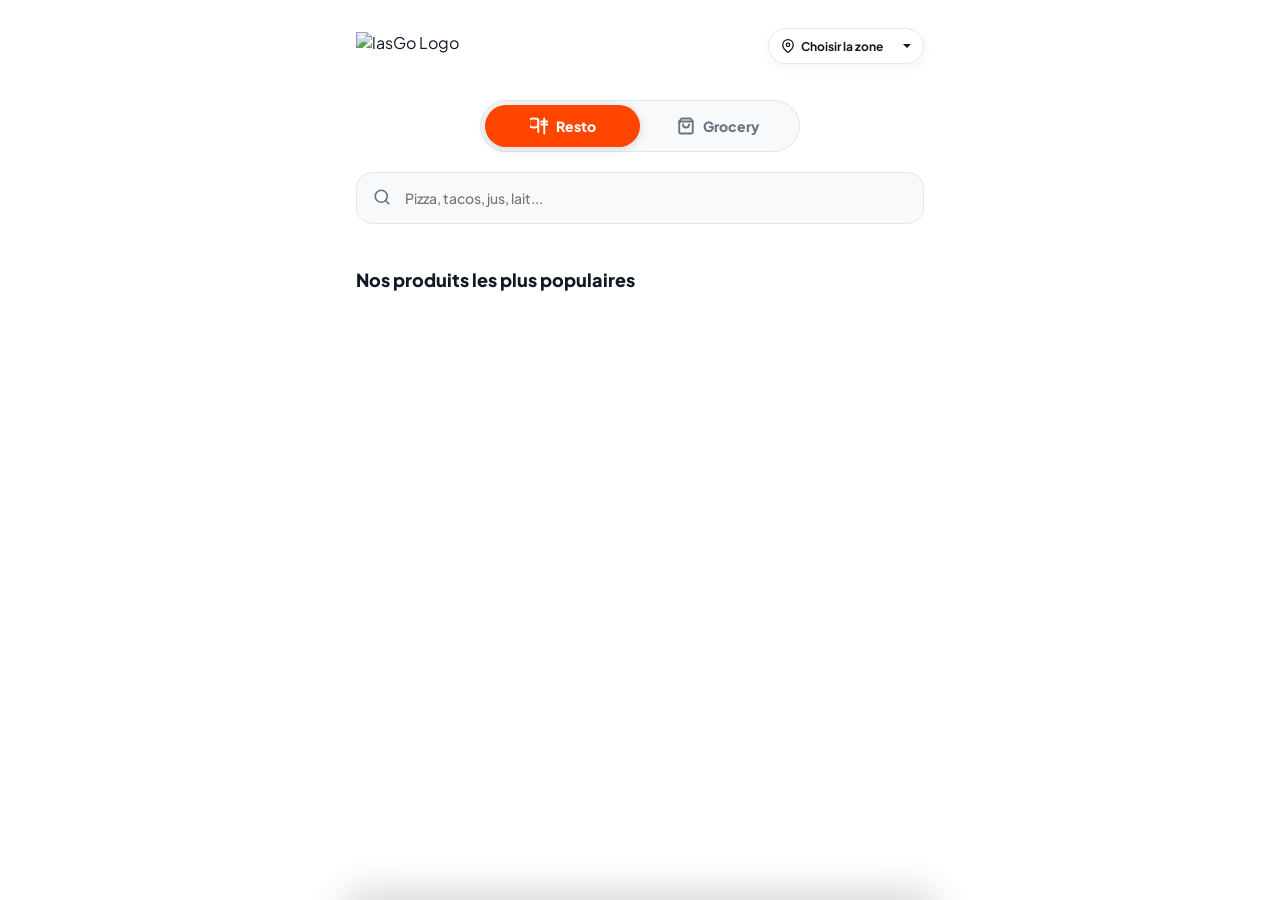
==== index.html @ 86d432a6 "Update index.html" ====
<!DOCTYPE html>
<html lang="en">
<head>
    <meta charset="UTF-8">
    <meta name="viewport" content="width=device-width, initial-scale=1.0, maximum-scale=1.0, user-scalable=no">
    <title>lasco.</title>
    <link href="https://fonts.googleapis.com/css2?family=Plus+Jakarta+Sans:wght@400;500;600;700;800&display=swap" rel="stylesheet">
    
    <style>
        /* =========================================
           VARIABLES & RESET (Dynamic Theme)
        ========================================= */
        :root {
            --bg-main: #FFFFFF; 
            --surface: #FFFFFF;
            
            --resto-color: #FF4500; 
            --resto-light: #FFF0EB;
            
            --grocery-color: #16A34A; 
            --grocery-light: #DCFCE7;
            
            --theme-color: var(--resto-color);
            --theme-light: var(--resto-light);
            
            --text-main: #111827; 
            --text-muted: #6B7280;
            --border-light: #F3F4F6; 
            --border-dark: #E5E7EB;
            
            --warning: #D97706; --warning-light: #FEF3C7; 
            --promo: #DB2777; --promo-light: #FCE7F3; 
            --purple: #8B5CF6; --purple-light: #EDE9FE;
            --blue: #3B82F6; --blue-light: #DBEAFE;
            --danger: #EF4444; --danger-light: #FEE2E2;

            --radius-card: 16px; 
            --shadow-sm: 0 4px 12px rgba(0,0,0,0.04); 
            --shadow-modal: 0 -10px 40px rgba(0,0,0,0.08);
            --shadow-floating: 0 10px 25px rgba(255, 69, 0, 0.25);
        }

        * { box-sizing: border-box; margin: 0; padding: 0; -webkit-tap-highlight-color: transparent; }
        body { font-family: 'Plus Jakarta Sans', sans-serif; background: var(--bg-main); color: var(--text-main); padding-bottom: 120px; transition: background-color 0.3s ease; overflow-x: hidden;}
        
        /* PREVENTS BACKGROUND SCROLL WHEN MODAL IS OPEN */
        body.no-scroll { overflow: hidden; }

        .container { padding: 16px; max-width: 600px; margin: 0 auto; position: relative; }
        svg { width: 18px; height: 18px; fill: none; stroke: currentColor; stroke-width: 2.2; stroke-linecap: round; stroke-linejoin: round; }
        button, input, select, textarea { font-family: inherit; outline: none; border: none; background: none; }
        button { cursor: pointer; }

        /* LIVE ANNOUNCEMENT BANNER */
        #announcementBanner { display: none; background: var(--text-main); color: white; text-align: center; font-size: 13px; font-weight: 700; padding: 10px; }

        /* HEADER & LOGO */
        .header { display: flex; justify-content: space-between; align-items: center; margin-bottom: 24px; position: sticky; top: 0; background: rgba(255,255,255,0.95); backdrop-filter: blur(8px); z-index: 50; padding: 12px 0; }
        .brand-logo { display: flex; align-items: center; gap: 4px; }
        .brand-text { font-size: 26px; font-weight: 800; color: var(--theme-color); letter-spacing: -1px; transition: color 0.3s ease;}
        
        /* LOCATION SELECTOR PILL */
        .location-pill { position: relative; background: var(--bg-main); border: 1px solid var(--border-dark); padding: 8px 12px; border-radius: 50px; display: flex; align-items: center; gap: 6px; box-shadow: var(--shadow-sm);}
        .location-pill svg.loc-icon { width: 14px; color: var(--text-main); }
        .location-pill select { appearance: none; border: none; background: transparent; font-family: inherit; font-size: 12px; font-weight: 700; color: var(--text-main); outline: none; padding-right: 14px; cursor: pointer; width: 110px;}
        .location-pill::after { content: ''; position: absolute; right: 12px; top: 50%; transform: translateY(-50%); width: 0; height: 0; border-left: 4px solid transparent; border-right: 4px solid transparent; border-top: 4px solid var(--text-main); pointer-events: none;}

        /* ANIMATED MODE TOGGLE */
        .mode-toggle-wrapper { display: flex; justify-content: center; margin-bottom: 20px; }
        .mode-toggle { position: relative; display: flex; width: 100%; max-width: 320px; background: #F8F9FB; border-radius: 50px; padding: 4px; border: 1px solid var(--border-dark); box-shadow: inset 0 2px 4px rgba(0,0,0,0.02); }
        .toggle-bg { position: absolute; top: 4px; bottom: 4px; left: 4px; width: calc(50% - 4px); background: var(--theme-color); border-radius: 50px; transition: transform 0.35s cubic-bezier(0.25, 1, 0.5, 1), background-color 0.3s ease; z-index: 1; box-shadow: 0 2px 8px rgba(0,0,0,0.15);}
        .m-btn { flex: 1; position: relative; z-index: 2; padding: 12px 16px; border-radius: 50px; font-size: 14px; font-weight: 800; color: var(--text-muted); display: flex; align-items: center; justify-content: center; gap: 8px; transition: color 0.3s; cursor: pointer; }
        .m-btn svg { width: 18px; stroke-width: 2.5; }
        .m-btn.active { color: white; }
        
        /* SEARCH */
        .search-box { position: relative; margin-bottom: 24px; }
        .search-box input { width: 100%; padding: 16px 16px 16px 48px; border: 1px solid var(--border-dark); border-radius: 16px; background: #F8F9FB; font-size: 14px; font-weight: 500; color: var(--text-main); transition: 0.2s;}
        .search-box input:focus { border-color: var(--theme-color); background: var(--surface); box-shadow: 0 0 0 3px var(--theme-light); }
        .search-box .s-icon { position: absolute; left: 16px; top: 16px; color: var(--text-muted); width: 20px; }

        /* TIER 1: MAIN CATEGORIES */
        .main-cats { display: flex; gap: 12px; overflow-x: auto; scrollbar-width: none; margin: 0 -16px 20px; padding: 0 16px; scroll-behavior: smooth; }
        .main-cats::-webkit-scrollbar { display: none; }
        .mc-card { min-width: 85px; background: var(--surface); border: 1px solid var(--border-dark); border-radius: 16px; padding: 16px 8px; display: flex; flex-direction: column; align-items: center; justify-content: center; gap: 8px; cursor: pointer; transition: 0.2s; box-shadow: 0 2px 8px rgba(0,0,0,0.02);}
        .mc-card:active { transform: scale(0.95); }
        .mc-icon { font-size: 28px; line-height: 1; }
        .mc-text { font-size: 12px; font-weight: 700; color: var(--text-main); text-align: center; }
        .mc-card.active { border-color: var(--theme-color); background: var(--theme-light); }
        .mc-card.active .mc-text { color: var(--theme-color); }
        
        /* TIER 2: SUBCATEGORIES */
        .sub-cats { display: none; gap: 8px; overflow-x: auto; scrollbar-width: none; margin: 0 -16px 24px; padding: 0 16px; scroll-behavior: smooth; }
        .sub-cats::-webkit-scrollbar { display: none; }
        .sc-pill { padding: 8px 16px; border-radius: 50px; background: var(--surface); border: 1px solid var(--border-dark); font-size: 13px; font-weight: 600; color: var(--text-muted); white-space: nowrap; cursor: pointer; transition: 0.2s; box-shadow: 0 2px 4px rgba(0,0,0,0.02);}
        .sc-pill.active { background: var(--theme-color); color: white; border-color: var(--theme-color); }

        /* GRID HEADER */
        .grid-header { font-size: 18px; font-weight: 800; color: var(--text-main); margin-bottom: 16px; display: flex; align-items: center; gap: 8px;}
        .grid-header .count { font-size: 13px; color: var(--text-muted); font-weight: 500; }

        /* PRODUCT GRID */
        .product-grid { display: grid; grid-template-columns: 1fr 1fr; gap: 14px; margin-bottom: 32px;}
        .prod-card { background: var(--surface); border-radius: 18px; padding: 10px; position: relative; border: 1px solid var(--border-dark); display: flex; flex-direction: column; cursor: pointer; transition: 0.2s; overflow: hidden; box-shadow: 0 4px 12px rgba(0,0,0,0.02);} 
        .prod-card:active { transform: scale(0.98); }
        
        .prod-img-wrap { width: 100%; aspect-ratio: 5 / 4; overflow: hidden; background: transparent; transition: transform 0.3s; margin-bottom: 12px; display: flex; align-items: center; justify-content: center;}
        .prod-img { width: 100%; height: 100%; object-fit: contain; mix-blend-mode: multiply; display: block; }
        
        /* NEW BADGES & TRAITS */
        .prod-tag { position: absolute; top: 10px; left: 10px; font-size: 10px; font-weight: 800; padding: 4px 8px; border-radius: 6px; z-index: 2; display: flex; align-items: center; gap: 3px; letter-spacing: 0.5px;}
        .tag-promo { background: var(--promo-light); color: var(--promo); }
        .tag-vedette { background: var(--danger-light); color: var(--danger); }
        .tag-nouveau { background: var(--purple-light); color: var(--purple); }
        .tag-populaire { background: var(--warning-light); color: var(--warning); }
        .tag-combo { background: var(--blue-light); color: var(--blue); }
        .tag-resto { background: var(--warning-light); color: var(--warning); }
        .tag-grocery { background: var(--grocery-light); color: var(--grocery-color); }
        
        .card-trait-wrap { display: flex; gap: 6px; margin-bottom: 12px; flex-wrap: wrap; }
        .card-trait { background: #F3F4F6; color: var(--text-muted); font-size: 10px; font-weight: 800; padding: 4px 8px; border-radius: 6px; display: inline-flex; align-items: center; text-transform: uppercase; letter-spacing: 0.5px; }

        .prod-info-block { flex: 1; display: flex; flex-direction: column; justify-content: flex-start; padding: 0 2px; }
        .prod-title { font-size: 15px; font-weight: 800; color: var(--text-main); margin-bottom: 4px; line-height: 1.2; display: -webkit-box; -webkit-line-clamp: 2; -webkit-box-orient: vertical; overflow: hidden;} 
        .prod-category { font-size: 12px; color: var(--text-muted); font-weight: 500; white-space: nowrap; overflow: hidden; text-overflow: ellipsis;}
        
        .prod-bottom-row { display: flex; justify-content: space-between; align-items: center; margin-top: auto;}
        
        .p-old-price { font-size: 12px; color: var(--text-muted); text-decoration: line-through; font-weight: 600; margin-right: 6px;}
        .prod-price { font-size: 16px; font-weight: 800; color: var(--theme-color); transition: color 0.3s ease;} 
        .btn-add { width: 34px; height: 34px; background: var(--theme-color); color: white; border-radius: 10px; display: flex; align-items: center; justify-content: center; flex-shrink: 0; transition: background-color 0.3s ease; box-shadow: 0 4px 10px rgba(0,0,0,0.1);} 

        /* FULL WIDTH BOTTOM CART BAR */
        .floating-cart { position: fixed; bottom: 20px; left: 16px; right: 16px; max-width: 568px; margin: 0 auto; background: var(--theme-color); border-radius: 16px; padding: 16px 20px; display: flex; justify-content: space-between; align-items: center; color: white; box-shadow: var(--shadow-floating); z-index: 90; cursor: pointer; transform: translateY(200%); transition: transform 0.4s cubic-bezier(0.175, 0.885, 0.32, 1), background-color 0.3s ease; }
        .floating-cart.visible { transform: translateY(0); }
        .fc-left { display: flex; align-items: center; gap: 12px; font-size: 16px; font-weight: 800;}
        .fc-icon-wrapper { position: relative; display: flex; align-items: center; justify-content: center;}
        .fc-icon-wrapper svg { width: 24px; height: 24px; stroke-width: 2.5;}
        .fc-badge { position: absolute; top: -6px; right: -8px; background: white; color: var(--theme-color); font-size: 11px; font-weight: 800; width: 18px; height: 18px; border-radius: 50%; display: flex; align-items: center; justify-content: center; }
        .fc-right { display: flex; align-items: center; gap: 12px; font-size: 18px; font-weight: 800;}
        .fc-arrow { background: white; color: var(--theme-color); width: 32px; height: 32px; border-radius: 50%; display: flex; align-items: center; justify-content: center; }

        /* STORE CLOSED BANNER */
        .closed-banner { background: var(--danger); color: white; padding: 12px; text-align: center; font-size: 13px; font-weight: 700; border-radius: var(--radius-card); margin-bottom: 20px; display: none; }

        /* MODAL OVERLAYS */
        .overlay { position: fixed; inset: 0; background: rgba(17, 24, 39, 0.6); backdrop-filter: blur(4px); z-index: 1000; opacity: 0; pointer-events: none; transition: 0.3s; }
        .overlay.active { opacity: 1; pointer-events: auto; }
        
        /* =========================================
           PRODUCT MODAL SHEET
        ========================================= */
        .product-sheet { position: fixed; bottom: 0; left: 0; right: 0; background: white; border-radius: 28px 28px 0 0; z-index: 1001; transform: translateY(100%); transition: 0.4s cubic-bezier(0.175, 0.885, 0.32, 1); max-width: 600px; margin: 0 auto; box-shadow: var(--shadow-modal); max-height: 92vh; display: flex; flex-direction: column; overflow: hidden; padding: 0;}
        .product-sheet.active { transform: translateY(0); }
        
        .pm-header-img-wrap { position: relative; width: 100%; aspect-ratio: 5 / 4; height: auto; background: #F8F9FB; flex-shrink: 0;}
        .pm-img { width: 100%; height: 100%; object-fit: contain; mix-blend-mode: multiply;}
        .pm-close-btn { position: absolute; top: 16px; right: 16px; width: 36px; height: 36px; background: white; border-radius: 50%; display: flex; align-items: center; justify-content: center; color: var(--text-main); cursor: pointer; box-shadow: 0 4px 12px rgba(0,0,0,0.1); z-index: 10;}
        
        .pm-content { overflow-y: auto; padding: 20px 20px 100px; flex: 1; scrollbar-width: none;}
        .pm-content::-webkit-scrollbar { display: none; }
        
        .pm-title { font-size: 24px; font-weight: 800; margin-bottom: 4px; color: var(--text-main); letter-spacing: -0.5px;}
        .pm-price { font-size: 20px; font-weight: 800; color: var(--theme-color); margin-bottom: 12px;}
        .pm-desc { font-size: 13px; color: var(--text-muted); line-height: 1.5; margin-bottom: 32px; font-weight: 500;}
        
        .pm-section { margin-bottom: 28px; }
        .pm-section-header { display: flex; align-items: center; gap: 8px; margin-bottom: 16px; }
        .pm-section-title { font-size: 15px; font-weight: 800; color: var(--text-main); text-transform: uppercase; letter-spacing: 0.5px;}
        .badge-req { background: var(--theme-light); color: var(--theme-color); font-size: 9px; font-weight: 800; padding: 4px 8px; border-radius: 50px; text-transform: uppercase; }
        .badge-opt { background: #F3F4F6; color: var(--text-muted); font-size: 9px; font-weight: 800; padding: 4px 8px; border-radius: 50px; text-transform: uppercase; }

        /* MODULAR PILLS (RADIO STYLE) */
        .opt-scroll { display: flex; gap: 10px; overflow-x: auto; scrollbar-width: none; margin: 0 -20px; padding: 0 20px; }
        .opt-scroll::-webkit-scrollbar { display: none; }
        .opt-pill { border: 1px solid var(--border-dark); border-radius: 50px; padding: 10px 16px; font-size: 13px; font-weight: 700; color: var(--text-main); cursor: pointer; transition: 0.2s; display: flex; align-items: center; gap: 6px; white-space: nowrap; }
        .opt-pill.selected { border-color: var(--theme-color); color: var(--theme-color); background: var(--theme-light); }
        .opt-pill .price-tag { font-size: 11px; font-weight: 600; color: var(--text-muted); margin-left: 4px; }
        .opt-pill.selected .price-tag { color: var(--theme-color); }
        .opt-check { display: none; width: 14px; height: 14px; background: var(--theme-color); border-radius: 50%; align-items: center; justify-content: center; }
        .opt-pill.selected .opt-check { display: flex; }
        .opt-check::after { content: ''; width: 3px; height: 7px; border: solid white; border-width: 0 2px 2px 0; transform: rotate(45deg); margin-bottom: 1px;}

        /* MODULAR ROWS (CHECKBOX STYLE) */
        .opt-list { display: flex; flex-direction: column; gap: 12px; }
        .opt-row { display: flex; justify-content: space-between; align-items: center; cursor: pointer; padding: 14px 16px; border: 1px solid var(--border-dark); border-radius: 16px; transition: 0.2s; background: var(--surface); }
        .opt-row.selected { border-color: var(--theme-color); background: var(--theme-light); }
        .opt-left { display: flex; align-items: center; gap: 12px; font-size: 14px; font-weight: 700; color: var(--text-main); }
        .opt-right { display: flex; align-items: center; gap: 12px; font-size: 13px; font-weight: 700; color: var(--text-muted); }
        .opt-row.selected .opt-right { color: var(--theme-color); }
        .opt-checkbox { width: 22px; height: 22px; border: 2px solid var(--border-dark); border-radius: 6px; display: flex; align-items: center; justify-content: center; transition: 0.2s; background: white;}
        .opt-row.selected .opt-checkbox { background: var(--theme-color); border-color: var(--theme-color); }
        .opt-row.selected .opt-checkbox::after { content: ''; width: 5px; height: 10px; border: solid white; border-width: 0 2px 2px 0; transform: rotate(45deg); margin-bottom: 2px;}

        .textarea-notes { width: 100%; padding: 16px; border-radius: 16px; border: 1px solid var(--border-dark); background: #F8F9FB; font-size: 13px; resize: none; outline: none; margin-bottom: 20px; font-weight: 500; font-family: inherit;}
        .textarea-notes:focus { border-color: var(--theme-color); background: var(--surface); box-shadow: 0 0 0 3px var(--theme-light);}

        /* Sticky Bottom Bar */
        .pm-sticky-bottom { position: absolute; bottom: 0; left: 0; right: 0; background: white; padding: 16px 20px 24px; display: flex; gap: 16px; align-items: center; box-shadow: 0 -10px 30px rgba(0,0,0,0.05); z-index: 20; border-radius: 0 0 28px 28px; }
        .qty-pill { display: flex; align-items: center; background: #F3F4F6; border-radius: 50px; padding: 6px; }
        .qty-btn { width: 36px; height: 36px; display: flex; align-items: center; justify-content: center; font-size: 20px; font-weight: 600; color: var(--text-main); border: none; background: transparent; cursor: pointer;}
        .qty-val { font-size: 16px; font-weight: 800; min-width: 24px; text-align: center; }
        .btn-add-cart { flex: 1; background: var(--theme-color); color: white; border-radius: 16px; padding: 18px; font-size: 16px; font-weight: 800; border: none; display: flex; justify-content: center; align-items: center; gap: 8px; cursor: pointer; transition: 0.2s; box-shadow: 0 8px 20px rgba(255, 69, 0, 0.2); }
        .btn-add-cart:active { transform: scale(0.98); }

        /* CART MODAL (Standard Sheet) */
        .std-sheet { position: fixed; bottom: 0; left: 0; right: 0; background: var(--surface); border-radius: 28px 28px 0 0; padding: 20px 16px 32px; z-index: 1001; transform: translateY(100%); transition: 0.4s cubic-bezier(0.175, 0.885, 0.32, 1); max-width: 600px; margin: 0 auto; box-shadow: var(--shadow-modal); max-height: 90vh; overflow-y: auto; scrollbar-width: none; }
        .std-sheet::-webkit-scrollbar { display: none; }
        .std-sheet.active { transform: translateY(0); }
        .sheet-handle { width: 36px; height: 5px; background: var(--border-dark); border-radius: 10px; margin: 0 auto 16px; }
        .sheet-close { position: absolute; top: 16px; right: 16px; width: 32px; height: 32px; background: var(--bg-main); border-radius: 50%; display: flex; align-items: center; justify-content: center; color: var(--text-muted); cursor: pointer; border: 1px solid var(--border-dark);}

        #cartModal h2 { font-size: 22px; font-weight: 800; margin-bottom: 4px; color: var(--text-main); }
        #cartCountHeader { font-size: 13px; font-weight: 700; color: var(--theme-color); }
        .cart-subtitle { font-size: 13px; color: var(--text-muted); font-weight: 500; margin-bottom: 24px; }
        .cart-item { display: flex; gap: 14px; padding: 16px 0; border-bottom: 1px solid var(--border-dark); align-items: center;}
        .cart-item:last-child { border-bottom: none; }
        .ci-img { width: 64px; height: 64px; border-radius: 14px; object-fit: cover; background: var(--bg-main); mix-blend-mode: multiply; border: 1px solid var(--border-dark);}
        .ci-details { flex: 1; }
        .ci-name { font-size: 15px; font-weight: 800; margin-bottom: 4px; color: var(--text-main); }
        .ci-meta { font-size: 12px; color: var(--text-muted); margin-bottom: 4px; line-height: 1.3; }
        .ci-price { font-size: 14px; font-weight: 800; color: var(--theme-color); margin-bottom: 8px;}
        .ci-actions { display: flex; flex-direction: column; align-items: flex-end; justify-content: center; gap: 12px;}
        .ci-qty-pill { display: flex; align-items: center; gap: 12px; border: 1px solid var(--border-dark); border-radius: 50px; padding: 4px 8px; background: var(--surface); }
        .ci-qty-btn { width: 24px; height: 24px; display: flex; align-items: center; justify-content: center; font-size: 16px; font-weight: 600; color: var(--text-main); border:none; background:transparent;}
        .ci-qty-val { font-size: 14px; font-weight: 800; min-width: 14px; text-align: center;}
        .ci-remove { font-size: 12px; color: var(--text-main); font-weight: 600; cursor: pointer; display: flex; align-items:center; gap: 4px; transition: 0.2s; border:none; background:transparent;}
        .ci-remove svg { color: var(--text-muted); }
        
        .cart-summary { background: var(--bg-main); border-radius: 16px; padding: 20px; margin-top: 16px; margin-bottom: 28px; border: 1px solid var(--border-dark);}
        .cs-row { display: flex; justify-content: space-between; font-size: 14px; margin-bottom: 14px; color: var(--text-muted); font-weight: 500; }
        .cs-row.total { font-size: 18px; font-weight: 800; color: var(--theme-color); margin-bottom: 0; padding-top: 14px; border-top: 1px dashed var(--border-dark); }

        .form-group { margin-bottom: 16px; }
        .form-input { width: 100%; padding: 16px; border-radius: 16px; border: 1px solid var(--border-dark); background: #F8F9FB; font-size: 14px; outline: none; font-weight: 500; transition: 0.2s; color: var(--text-main); font-family: inherit;}
        .form-input:focus { border-color: var(--theme-color); background: var(--surface); box-shadow: 0 0 0 3px var(--theme-light); }
        
        select.form-input { appearance: none; cursor: pointer; }
        .select-wrapper { position: relative; }
        .select-wrapper::after { content: ''; position: absolute; right: 16px; top: 50%; transform: translateY(-50%); width: 0; height: 0; border-left: 5px solid transparent; border-right: 5px solid transparent; border-top: 5px solid var(--text-main); pointer-events: none;}

        .btn-main-cart { width: 100%; padding: 18px; background: var(--theme-color); color: white; font-size: 16px; font-weight: 800; border-radius: 16px; border: none; margin-top: 20px; box-shadow: 0 8px 20px rgba(255, 69, 0, 0.2); cursor: pointer; transition: 0.2s;}
        .btn-main-cart:active { transform: scale(0.98); }

        .secure-text { display: flex; align-items: center; justify-content: center; gap: 6px; font-size: 11px; color: var(--text-muted); font-weight: 600; margin-top: 16px; }
        .secure-text svg { width: 12px; height: 12px; stroke: currentColor; stroke-width: 2.5;}

        /* TOAST */
        .toast { position: fixed; top: 20px; left: 50%; transform: translateX(-50%) translateY(-100px); background: var(--text-main); color: white; padding: 12px 24px; border-radius: 50px; font-size: 13px; font-weight: 700; display: flex; align-items: center; gap: 8px; box-shadow: 0 10px 30px rgba(0,0,0,0.12); z-index: 2000; transition: 0.4s cubic-bezier(0.175, 0.885, 0.32, 1.275); }
        .toast.show { transform: translateX(-50%) translateY(0); }
    </style>
</head>
<body>

    <div id="announcementBanner"></div>

    <div class="container">
        <div class="closed-banner" id="closedBanner">La boutique est actuellement fermée.</div>

        <header class="header">
    <div class="brand-logo">
        <img src="https://i.postimg.cc/tCS14jmV/file-000000007c5c720ab4e6e16943cc7514.png" alt="lasGo Logo" style="height: 28px; width: auto; object-fit: contain;">
    </div>

            <div class="location-pill">
                <svg class="loc-icon" viewBox="0 0 24 24"><path d="M21 10c0 7-9 13-9 13s-9-6-9-13a9 9 0 0 1 18 0z"></path><circle cx="12" cy="10" r="3"></circle></svg>
                <select id="headerZoneSelect" onchange="syncZone(this.value)">
                    <option value="" disabled selected>Choisir la zone</option>
                </select>
            </div>
        </header>

        <div class="mode-toggle-wrapper">
            <div class="mode-toggle">
                <div class="toggle-bg" id="toggleBg"></div>
                <div class="m-btn active" id="btnResto" onclick="setMode('Resto')">
                    <svg viewBox="0 0 24 24"><path d="M11 4v16"></path><path d="M11 4C11 2.9 8.31 2 5 2S-1 2.9-1 4v6c0 2.21 2.69 4 6 4s6-1.79 6-4V4z"></path><path d="M19 2v20"></path><path d="M15 6h8"></path><path d="M15 10h8"></path></svg>
                    Resto
                </div>
                <div class="m-btn" id="btnGrocery" onclick="setMode('Grocery')">
                    <svg viewBox="0 0 24 24"><path d="M6 2L3 6v14a2 2 0 0 0 2 2h14a2 2 0 0 0 2-2V6l-3-4z"></path><line x1="3" y1="6" x2="21" y2="6"></line><path d="M16 10a4 4 0 0 1-8 0"></path></svg>
                    Grocery
                </div>
            </div>
        </div>

        <div class="search-box">
            <svg class="s-icon" viewBox="0 0 24 24"><circle cx="11" cy="11" r="8"></circle><line x1="21" y1="21" x2="16.65" y2="16.65"></line></svg>
            <input type="text" id="searchInput" placeholder="Pizza, tacos, jus, lait...">
        </div>

        <div class="main-cats" id="mainCatContainer"></div>

        <div class="sub-cats" id="subCatContainer"></div>

        <div id="gridSection">
            <h2 class="grid-header" id="gridTitle">Nos produits les plus populaires <span class="count" id="gridCount"></span></h2>
            <div class="product-grid" id="mainGrid"></div>
        </div>

    </div>

    <div class="floating-cart" id="floatingCart" onclick="openCartModal()">
        <div class="fc-left">
            <div class="fc-icon-wrapper">
                <svg viewBox="0 0 24 24"><circle cx="9" cy="21" r="1"></circle><circle cx="20" cy="21" r="1"></circle><path d="M1 1h4l2.68 13.39a2 2 0 0 0 2 1.61h9.72a2 2 0 0 0 2-1.61L23 6H6"></path></svg>
                <div class="fc-badge" id="floatCartBadge">1</div>
            </div>
            <span>Voir panier</span>
        </div>
        <div class="fc-right">
            <span id="floatCartTotal">0 DH</span>
            <div class="fc-arrow"><svg viewBox="0 0 24 24" style="width:18px;"><polyline points="9 18 15 12 9 6"></polyline></svg></div>
        </div>
    </div>

    <div class="overlay" id="productOverlay" onclick="if(event.target===this) closeModals()"></div>
    
    <div class="bottom-sheet product-sheet" id="productModal">
        <div class="pm-header-img-wrap">
            <img src="" class="pm-img" id="modalImg">
            <div class="pm-close-btn" onclick="closeModals()"><svg viewBox="0 0 24 24"><line x1="18" y1="6" x2="6" y2="18"></line><line x1="6" y1="6" x2="18" y2="18"></line></svg></div>
        </div>
        
        <div class="pm-content">
            <div id="modalTraits"></div>
            <h2 class="pm-title" id="modalTitle">Nom du produit</h2>
            <div class="pm-price" id="modalPrice">0 DH</div>
            <p class="pm-desc" id="modalDesc"></p>

            <div id="modalConfigSections">
                </div>

            <div class="pm-section" id="modalNotesSection">
                <div class="pm-section-header">
                    <span class="pm-section-title">Instructions Spéciales</span>
                    <span class="badge-opt">OPTIONNEL</span>
                </div>
                <textarea class="textarea-notes" id="modalNotes" rows="2" placeholder="Ex: Sans sucre, sans glaçons, bien cuit..."></textarea>
            </div>
        </div>
        
        <div class="pm-sticky-bottom">
            <div class="qty-pill">
                <button class="qty-btn" onclick="updateModalQty(-1)">−</button>
                <span class="qty-val" id="modalQty">1</span>
                <button class="qty-btn" onclick="updateModalQty(1)">+</button>
            </div>
            <button class="btn-add-cart" id="btnAddToCart" onclick="addToCart()">
                Ajouter • <span id="modalBtnTotal">0 DH</span>
            </button>
        </div>
    </div>

    <div class="overlay" id="cartOverlay" onclick="if(event.target===this) closeModals()"></div>
    <div class="std-sheet" id="cartModal">
        <div class="sheet-handle"></div>
        <div class="sheet-close" onclick="closeModals()"><svg viewBox="0 0 24 24" style="width:16px;"><line x1="18" y1="6" x2="6" y2="18"></line><line x1="6" y1="6" x2="18" y2="18"></line></svg></div>
        
        <h2>Mon Panier</h2>
        <p class="cart-subtitle"><span id="cartCountHeader">1 article</span></p>

        <div id="cartItemsList"></div>

        <div class="cart-summary">
            <div class="cs-row"><span>Sous-total</span><span id="cartSubtotal">0 DH</span></div>
            <div class="cs-row"><span>Frais de livraison</span><span id="cartDelivery">-- DH</span></div>
            <div class="cs-row total"><span>Total</span><span id="cartTotal">0 DH</span></div>
        </div>

        <div id="checkoutForm">
            <h3 style="font-size: 16px; font-weight: 800; margin-bottom: 16px;">Détails de livraison</h3>
            <div class="form-group">
                <input type="text" id="custName" class="form-input" placeholder="Nom Complet *">
            </div>
            <div class="form-group">
                <input type="tel" id="custPhone" class="form-input" placeholder="Numéro de téléphone *">
            </div>
            <div class="form-group select-wrapper">
                <select id="custArea" class="form-input" onchange="syncZone(this.value)">
                    <option value="" disabled selected>Choisissez votre zone...</option>
                </select>
            </div>
        </div>

        <button class="btn-main-cart" id="btnSubmitOrder" onclick="submitOrder()">Commander via WhatsApp</button>
        <div class="secure-text">
            <svg viewBox="0 0 24 24"><rect x="3" y="11" width="18" height="11" rx="2" ry="2"></rect><path d="M7 11V7a5 5 0 0 1 10 0v4"></path></svg>
            Vos informations sont sécurisées
        </div>
    </div>

    <div class="toast" id="toastBox">
        <svg viewBox="0 0 24 24"><path d="M22 11.08V12a10 10 0 1 1-5.93-9.14"></path><polyline points="22 4 12 14.01 9 11.01"></polyline></svg><span id="toastMsg">Action réussie</span>
    </div>

    <script type="module">
        import { initializeApp } from "https://www.gstatic.com/firebasejs/10.7.1/firebase-app.js";
        import { getFirestore, collection, onSnapshot, addDoc, doc } from "https://www.gstatic.com/firebasejs/10.7.1/firebase-firestore.js";

        const firebaseConfig = {
          apiKey: "AIzaSyAaaR52bvyQfkxmZL16lcg4Bd4M76OtbI4",
          authDomain: "lesgo-cd7f9.firebaseapp.com",
          projectId: "lesgo-cd7f9",
          storageBucket: "lesgo-cd7f9.firebasestorage.app",
          messagingSenderId: "618932234525",
          appId: "1:618932234525:web:8eb0b934b1bfd1060059f4"
        };
        const app = initializeApp(firebaseConfig);
        const db = getFirestore(app);

        const formatPrice = (num) => { const p = Number(num); return p % 1 === 0 ? p.toString() : p.toFixed(2); };

        let allProducts = [];
        let currentMode = 'Resto'; 
        let activeMainCategory = 'Top ventes'; 
        let activeSubCategory = 'All';
        
        // CART LOAD FROM LOCALSTORAGE
        let cart = [];
        try {
            const savedCart = localStorage.getItem('lasGoCart');
            if (savedCart) cart = JSON.parse(savedCart);
        } catch(e) {}

        let currentProductData = null;
        
        let customModalState = { 
            qty: 1, 
            basePrice: 0,
            selections: {} 
        };

        const categoryAssets = {
            "Breakfast": "🥐", "Petit-déjeuner": "🥐", "Tacos": "🌮", "Fast Food": "🍔", "Burger": "🍔", "Pizza": "🍕", "Drinks": "🥤", "Boissons": "🥤", "Desserts": "🍰", "Sucré": "🍰", "Produce": "🥗", "Fruits & Légumes": "🍎", "Meat": "🥩", "Viande": "🥩", "Dairy": "🥛", "Laitiers": "🥛", "Bakery": "🥖", "Boulangerie": "🥖", "Cleaning": "🧼", "Épicerie": "🍝"
        };
        function getIconForCat(name) {
            for(let key in categoryAssets) { if(name.toLowerCase().includes(key.toLowerCase())) return categoryAssets[key]; }
            return currentMode === 'Resto' ? "🍽️" : "🛒";
        }

        onSnapshot(collection(db, "zones"), snap => {
            let allZones = snap.docs.map(d => ({id: d.id, ...d.data()}));
            allZones.sort((a,b) => a.name.localeCompare(b.name));
            
            let html = '<option value="" disabled selected>Choisissez votre zone...</option>';
            allZones.forEach(z => {
                html += `<option value="${z.name}|${z.fee}">${z.name} (${formatPrice(z.fee)} DH)</option>`;
            });
            
            const headerSelect = document.getElementById('headerZoneSelect');
            const cartSelect = document.getElementById('custArea');
            
            const currHeader = headerSelect.value;
            const currCart = cartSelect.value;
            
            headerSelect.innerHTML = html;
            cartSelect.innerHTML = html;
            
            if(currHeader) headerSelect.value = currHeader;
            if(currCart) cartSelect.value = currCart;
        });

        onSnapshot(doc(db, "settings", "announcement"), snap => {
            const banner = document.getElementById('announcementBanner');
            if(snap.exists() && snap.data().isVisible && snap.data().text) {
                banner.innerText = snap.data().text;
                banner.style.display = 'block';
            } else {
                banner.style.display = 'none';
            }
        });

        onSnapshot(doc(db, "settings", "store_status"), snap => {
            const banner = document.getElementById('closedBanner');
            const btnSubmit = document.getElementById('btnSubmitOrder');
            
            let isOnline = false;
            if (snap.exists()) { isOnline = snap.data().isOnline === true; }
            
            if(isOnline) {
                banner.style.display = 'none';
                btnSubmit.disabled = false;
                btnSubmit.innerHTML = "Commander via WhatsApp";
            } else {
                banner.style.display = 'block';
                btnSubmit.disabled = true;
                btnSubmit.innerHTML = "Boutique fermée";
            }
        });

        window.syncZone = (value) => {
            document.getElementById('headerZoneSelect').value = value;
            document.getElementById('custArea').value = value;
            updateCartTotals(); 
        };

        window.setMode = (mode) => {
            currentMode = mode;
            activeMainCategory = mode === 'Resto' ? 'Top ventes' : 'Tous';
            activeSubCategory = 'All';
            
            const btnResto = document.getElementById('btnResto');
            const btnGrocery = document.getElementById('btnGrocery');
            btnResto.classList.remove('active'); btnGrocery.classList.remove('active');
            
            const root = document.documentElement;
            if(mode === 'Grocery') {
                btnGrocery.classList.add('active');
                document.getElementById('toggleBg').style.transform = 'translateX(100%)';
                root.style.setProperty('--theme-color', 'var(--grocery-color)');
                root.style.setProperty('--theme-light', 'var(--grocery-light)');
                document.getElementById('brandIconBox').innerText = '🛒';
            } else {
                btnResto.classList.add('active');
                document.getElementById('toggleBg').style.transform = 'translateX(0)';
                root.style.setProperty('--theme-color', 'var(--resto-color)');
                root.style.setProperty('--theme-light', 'var(--resto-light)');
                document.getElementById('brandIconBox').innerText = '🔥';
            }
            renderUI();
        };

        onSnapshot(collection(db, "products"), snap => {
            allProducts = snap.docs.map(d => ({id: d.id, ...d.data()})).filter(p => p.isAvailable !== false);
            if(!document.getElementById('productModal').classList.contains('active')) {
                renderUI();
            }
        });

        function renderUI() {
            renderMainCategories();
            renderSubCategories();
            renderProductGrid();
            updateFloatingCart(); // Load floating cart on UI render
        }

        function renderMainCategories() {
            const modeProducts = allProducts.filter(p => p.productType === currentMode);
            const uniqueCats = [...new Set(modeProducts.map(p => p.category).filter(Boolean))].sort();
            const container = document.getElementById('mainCatContainer');
            let html = '';
            
            if(currentMode === 'Resto') html += createMainCard('Top ventes', '🔥', activeMainCategory === 'Top ventes');
            else html += createMainCard('Tous', '🛒', activeMainCategory === 'Tous');
            
            uniqueCats.forEach(cat => { html += createMainCard(cat, getIconForCat(cat), activeMainCategory === cat); });
            container.innerHTML = html;
            
            setTimeout(() => {
                const activeItem = document.querySelector('#mainCatContainer .mc-card.active');
                if(activeItem && container) { container.scrollTo({ left: activeItem.offsetLeft - 16, behavior: 'smooth' }); }
            }, 50);
        }

        function createMainCard(name, icon, isActive) {
            const activeClass = isActive ? 'active' : '';
            return `<div class="mc-card ${activeClass}" onclick="selectMainCategory('${name}', this)"><div class="mc-icon">${icon}</div><div class="mc-text">${name}</div></div>`;
        }

        window.selectMainCategory = (name, element) => { activeMainCategory = name; activeSubCategory = 'All'; renderUI(); };

        function renderSubCategories() {
            const container = document.getElementById('subCatContainer');
            if(activeMainCategory === 'Top ventes' || activeMainCategory === 'Tous') { container.style.display = 'none'; return; }

            const modeProducts = allProducts.filter(p => p.productType === currentMode && p.category === activeMainCategory);
            const uniqueSubs = [...new Set(modeProducts.map(p => p.subCategory).filter(Boolean))].sort();
            
            if(uniqueSubs.length === 0) { container.style.display = 'none'; return; }

            container.style.display = 'flex';
            let html = `<div class="sc-pill ${activeSubCategory === 'All' ? 'active' : ''}" onclick="selectSubCategory('All', this)">Tous</div>`;
            uniqueSubs.forEach(sub => { html += `<div class="sc-pill ${activeSubCategory === sub ? 'active' : ''}" onclick="selectSubCategory('${sub}', this)">${sub}</div>`; });
            container.innerHTML = html;
            
            setTimeout(() => {
                const activeItem = document.querySelector('#subCatContainer .sc-pill.active');
                if(activeItem && container) { container.scrollTo({ left: activeItem.offsetLeft - 16, behavior: 'smooth' }); }
            }, 50);
        }

        window.selectSubCategory = (name, element) => { activeSubCategory = name; renderProductGrid(); renderSubCategories(); };

        function renderProductGrid() {
            let displayProducts = [];
            const modeProducts = allProducts.filter(p => p.productType === currentMode);
            
            if(activeMainCategory === 'Top ventes') {
                displayProducts = modeProducts.filter(p => p.featured === true || (p.sortWeight && p.sortWeight > 0) || (p.badge && p.badge !== 'Standard'));
                document.getElementById('gridTitle').innerHTML = `Nos produits les plus populaires <span class="count">${displayProducts.length} produits</span>`;
            } else if (activeMainCategory === 'Tous') {
                displayProducts = modeProducts;
                document.getElementById('gridTitle').innerHTML = `Tous les produits <span class="count">${displayProducts.length} produits</span>`;
            } else {
                displayProducts = modeProducts.filter(p => p.category === activeMainCategory);
                if(activeSubCategory !== 'All') displayProducts = displayProducts.filter(p => p.subCategory === activeSubCategory);
                document.getElementById('gridTitle').innerHTML = `${activeMainCategory} <span class="count">${displayProducts.length} produits</span>`;
            }

            displayProducts.sort((a, b) => {
                const wa = a.sortWeight || 0;
                const wb = b.sortWeight || 0;
                if (wb !== wa) return wb - wa;
                return (a.name || "").localeCompare(b.name || "");
            });

            const container = document.getElementById('mainGrid');
            if(displayProducts.length === 0) { container.innerHTML = `<p style="color:var(--text-muted); font-size:13px; font-weight:500;">Aucun article trouvé.</p>`; return; }

            container.innerHTML = displayProducts.map(p => generateProductCard(p)).join('');
        }

        function generateProductCard(p) {
            const hasPromo = p.promoPrice !== null && p.promoPrice !== undefined;
            const displayPrice = hasPromo ? p.promoPrice : p.sellPrice;
            
            const priceHtml = hasPromo 
                ? `<span class="p-old-price">${formatPrice(p.sellPrice)} DH</span><span class="prod-price">${formatPrice(p.promoPrice)} DH</span>`
                : `<span class="prod-price">${formatPrice(p.sellPrice)} DH</span>`;

            const imgTag = p.imageUrl ? `<img src="${p.imageUrl}" class="prod-img">` : `<span style="font-weight:800; color:var(--text-muted); font-size:24px;">${p.name.charAt(0)}</span>`;
            
            let tagHtml = '';
            if (hasPromo) {
                tagHtml = `<div class="prod-tag tag-promo">% PROMO</div>`;
            } else if (p.badge && p.badge !== 'Standard') {
                let badgeClass = 'tag-resto';
                if(p.badge === 'Vedette') badgeClass = 'tag-vedette';
                if(p.badge === 'Nouveau') badgeClass = 'tag-nouveau';
                if(p.badge === 'Populaire') badgeClass = 'tag-populaire';
                if(p.badge === 'Combo Pack') badgeClass = 'tag-combo';
                tagHtml = `<div class="prod-tag ${badgeClass}">★ ${p.badge.toUpperCase()}</div>`;
            } else if (p.featured) {
                tagHtml = `<div class="prod-tag tag-vedette">★ VEDETTE</div>`; 
            }

            let subText = p.subtitle || p.category || '';

            let traitHtml = '';
            if (p.traits && p.traits.length > 0) {
                const displayTraits = p.traits.slice(0, 2);
                traitHtml = `<div class="card-trait-wrap">` + 
                    displayTraits.map(t => `<span class="card-trait">${t}</span>`).join('') + 
                    `</div>`;
            }

            const subMargin = traitHtml ? 'margin-bottom: 8px;' : 'margin-bottom: 16px;';

            return `
            <div class="prod-card" onclick="openProductModal('${p.id}')">
                ${tagHtml}
                <div class="prod-img-wrap">${imgTag}</div>
                <div class="prod-info-block">
                    <h3 class="prod-title">${p.name}</h3>
                    <p class="prod-category" style="${subMargin}">${subText}</p>
                    ${traitHtml}
                    <div class="prod-bottom-row">
                        <div style="display:flex; align-items:center;">${priceHtml}</div>
                        <div class="btn-add"><svg viewBox="0 0 24 24"><line x1="12" y1="5" x2="12" y2="19"></line><line x1="5" y1="12" x2="19" y2="12"></line></svg></div>
                    </div>
                </div>
            </div>`;
        }

        document.getElementById('searchInput').addEventListener('input', e => {
            const q = e.target.value.toLowerCase();
            if(q.length === 0) { renderUI(); return; }
            let subset = allProducts.filter(p => p.productType === currentMode && p.name.toLowerCase().includes(q));
            
            subset.sort((a, b) => {
                const wa = a.sortWeight || 0;
                const wb = b.sortWeight || 0;
                if (wb !== wa) return wb - wa;
                return (a.name || "").localeCompare(b.name || "");
            });

            document.getElementById('mainCatContainer').style.display = 'none';
            document.getElementById('subCatContainer').style.display = 'none';
            document.getElementById('gridTitle').innerHTML = `Résultats de recherche <span class="count">${subset.length} produits</span>`;
            
            const container = document.getElementById('mainGrid');
            if(subset.length === 0) { container.innerHTML = `<p style="color:var(--text-muted); font-size:13px; font-weight:500;">Aucun article trouvé.</p>`; } 
            else {
                container.innerHTML = subset.map(p => generateProductCard(p)).join('');
            }
        });
        
        document.getElementById('searchInput').addEventListener('blur', e => { if(e.target.value.trim() === '') { document.getElementById('mainCatContainer').style.display = 'flex'; renderUI(); } });

        window.openProductModal = (id) => {
            const p = allProducts.find(x => x.id === id); if(!p) return;
            currentProductData = p;
            history.pushState({ modalOpen: true }, "");

            const hasPromo = p.promoPrice !== null && p.promoPrice !== undefined;
            const baseP = hasPromo ? p.promoPrice : p.sellPrice;

            customModalState = { 
                qty: 1, 
                basePrice: baseP, 
                selections: {}
            };
            
            document.getElementById('modalTitle').innerText = p.name;
            document.getElementById('modalPrice').innerHTML = hasPromo 
                ? `<span style="text-decoration:line-through; color:var(--text-muted); font-size:16px; margin-right:8px;">${formatPrice(p.sellPrice)} DH</span>${formatPrice(p.promoPrice)} DH`
                : `${formatPrice(p.sellPrice)} DH`;
            
            const traitsContainer = document.getElementById('modalTraits');
            if(p.traits && p.traits.length > 0) {
                traitsContainer.innerHTML = `<div style="display:flex; gap:6px; flex-wrap:wrap; margin-bottom:12px;">` + 
                    p.traits.map(t => `<span style="font-size:10px; font-weight:800; padding:4px 8px; background:#F3F4F6; color:var(--text-muted); border-radius:4px; text-transform:uppercase;">${t}</span>`).join('') + 
                    `</div>`;
            } else {
                traitsContainer.innerHTML = '';
            }

            const descEl = document.getElementById('modalDesc');
            if(p.description) { descEl.innerText = p.description; descEl.style.display = 'block'; } else { descEl.style.display = 'none'; }
            
            const imgEl = document.getElementById('modalImg');
            if(p.imageUrl) { imgEl.src = p.imageUrl; imgEl.style.display = 'block'; } else { imgEl.style.display = 'none'; }

            let sectionsHtml = '';

            if (p.optionGroups && p.optionGroups.length > 0) {
                p.optionGroups.forEach(g => {
                    if(g.selection === 'single' && g.items.length > 0) {
                        customModalState.selections[g.id] = [{ name: g.items[0].name, price: g.items[0].price }];
                    } else {
                        customModalState.selections[g.id] = [];
                    }

                    let groupBadge = g.selection === 'single' ? `<span class="badge-req">OBLIGATOIRE</span>` : `<span class="badge-opt">MULTIPLE</span>`;
                    
                    sectionsHtml += `
                    <div class="pm-section">
                        <div class="pm-section-header"><span class="pm-section-title">${g.name}</span>${groupBadge}</div>
                        ${g.selection === 'single' ? buildSingleChoiceHTML(g) : buildMultipleChoiceHTML(g)}
                    </div>`;
                });
            }

            document.getElementById('modalConfigSections').innerHTML = sectionsHtml;

            updateModalDOMPrice();
            
            document.body.classList.add('no-scroll'); // LOCK SCROLL
            document.getElementById('productOverlay').classList.add('active'); 
            document.getElementById('productModal').classList.add('active');
        };

        function buildSingleChoiceHTML(group) {
            return `
            <div class="opt-scroll">
                ${group.items.map((item, i) => `
                <div class="opt-pill ${i===0?'selected':''}" onclick="toggleModularOption(this, ${group.id}, '${item.name}', ${item.price}, 'single')">
                    <span>${item.name}</span>
                    ${item.price > 0 ? `<span class="price-tag">+${formatPrice(item.price)}DH</span>` : ''}
                    <div class="opt-check"></div>
                </div>`).join('')}
            </div>`;
        }

        function buildMultipleChoiceHTML(group) {
            return `
            <div class="opt-list">
                ${group.items.map((item, i) => `
                <div class="opt-row" onclick="toggleModularOption(this, ${group.id}, '${item.name}', ${item.price}, 'multiple')">
                    <div class="opt-left"><span>${item.name}</span></div>
                    <div class="opt-right">
                        ${item.price > 0 ? `<span>+${formatPrice(item.price)} DH</span>` : ''}
                        <div class="opt-checkbox"></div>
                    </div>
                </div>`).join('')}
            </div>`;
        }

        window.toggleModularOption = (element, groupId, itemName, price, type) => {
            let selections = customModalState.selections[groupId] || [];

            if (type === 'single') {
                const siblings = element.parentElement.querySelectorAll('.opt-pill'); 
                siblings.forEach(el => el.classList.remove('selected'));
                element.classList.add('selected');
                customModalState.selections[groupId] = [{ name: itemName, price: price }];
            } else {
                const idx = selections.findIndex(s => s.name === itemName);
                if (idx > -1) {
                    selections.splice(idx, 1);
                    element.classList.remove('selected');
                } else {
                    selections.push({ name: itemName, price: price });
                    element.classList.add('selected');
                }
                customModalState.selections[groupId] = selections;
            }

            updateModalDOMPrice();
        };

        window.updateModalQty = (change) => {
            let newQty = customModalState.qty + change; if(newQty < 1) newQty = 1;
            customModalState.qty = newQty; updateModalDOMPrice();
        };

        function updateModalDOMPrice() {
            document.getElementById('modalQty').innerText = customModalState.qty;
            
            let optionsTotal = 0;
            Object.values(customModalState.selections).forEach(groupSelections => {
                groupSelections.forEach(item => {
                    optionsTotal += item.price;
                });
            });

            let unitPrice = customModalState.basePrice + optionsTotal;
            let total = unitPrice * customModalState.qty;
            document.getElementById('modalBtnTotal').innerText = `${formatPrice(total)} DH`;
        }

        window.addEventListener('popstate', (e) => { closeModals(true); });

        window.closeModals = (fromHistory = false) => { 
            document.body.classList.remove('no-scroll'); // UNLOCK SCROLL
            document.querySelectorAll('.overlay').forEach(el => el.classList.remove('active')); 
            document.querySelectorAll('.bottom-sheet, .std-sheet, .product-sheet').forEach(el => el.classList.remove('active')); 
            if(!fromHistory && history.state && history.state.modalOpen) { history.back(); }
        };

        // --- CART LOGIC ---
        window.addToCart = () => {
            const p = currentProductData;
            const note = document.getElementById('modalNotes').value.trim();

            let optionsTotal = 0;
            let formattedChoices = []; 

            if(p.optionGroups) {
                p.optionGroups.forEach(g => {
                    const groupSelections = customModalState.selections[g.id] || [];
                    groupSelections.forEach(sel => {
                        optionsTotal += sel.price;
                        formattedChoices.push({
                            groupId: g.id,
                            groupName: g.name,
                            itemName: sel.name,
                            price: sel.price
                        });
                    });
                });
            }

            let unitPrice = customModalState.basePrice + optionsTotal;

            const choiceString = formattedChoices.map(c => `${c.groupId}-${c.itemName}`).join('|');
            const cartItemId = p.id + '_' + choiceString;

            const existingIndex = cart.findIndex(item => item.cartItemId === cartItemId && item.note === note);
            if(existingIndex > -1) { 
                cart[existingIndex].qty += customModalState.qty; 
            } else {
                cart.push({
                    cartItemId: cartItemId, 
                    product: { id: p.id, name: p.name, imageUrl: p.imageUrl },
                    qty: customModalState.qty, 
                    unitPrice: unitPrice, 
                    modularChoices: formattedChoices,
                    note: note
                });
            }

            localStorage.setItem('lasGoCart', JSON.stringify(cart)); // SAVE TO STORAGE

            closeModals(); updateFloatingCart(); showToast("Ajouté au panier !");
        };

        function updateFloatingCart() {
            const banner = document.getElementById('floatingCart');
            if(cart.length === 0) { banner.classList.remove('visible'); return; }

            let totalItems = 0; let totalPrice = 0;
            cart.forEach(item => { totalItems += item.qty; totalPrice += (item.qty * item.unitPrice); });

            document.getElementById('floatCartBadge').innerText = totalItems;
            document.getElementById('floatCartTotal').innerText = `${formatPrice(totalPrice)} DH`;
            banner.classList.add('visible');
        }

        window.openCartModal = () => {
            if(cart.length === 0) return showToast("Votre panier est vide");
            history.pushState({ modalOpen: true }, ""); 
            renderCartItems(); updateCartTotals();
            document.body.classList.add('no-scroll'); // LOCK SCROLL
            document.getElementById('cartOverlay').classList.add('active'); document.getElementById('cartModal').classList.add('active');
        };

        window.updateCartItemQty = (index, change) => {
            cart[index].qty += change;
            if(cart[index].qty <= 0) cart.splice(index, 1);
            
            localStorage.setItem('lasGoCart', JSON.stringify(cart)); // UPDATE STORAGE
            
            if(cart.length === 0) { closeModals(); updateFloatingCart(); return; }
            renderCartItems(); updateCartTotals(); updateFloatingCart();
        };

        function renderCartItems() {
            let totalItems = 0; cart.forEach(i => totalItems += i.qty);
            document.getElementById('cartCountHeader').innerText = `${totalItems} article${totalItems>1?'s':''}`;

            document.getElementById('cartItemsList').innerHTML = cart.map((item, i) => {
                const imgHtml = item.product.imageUrl ? `<img src="${item.product.imageUrl}" class="ci-img">` : `<div class="ci-img" style="display:flex;align-items:center;justify-content:center;font-size:10px; font-weight:bold; color:var(--text-muted);">${item.product.name.charAt(0)}</div>`;
                
                let metaText = [];
                if(item.modularChoices && item.modularChoices.length > 0) {
                    item.modularChoices.forEach(c => {
                        let priceTag = c.price > 0 ? ` (+${formatPrice(c.price)}DH)` : '';
                        metaText.push(`${c.groupName}: <span style="color:var(--text-main); font-weight:600;">${c.itemName}</span>${priceTag}`);
                    });
                }

                if(item.note) metaText.push(`Note: ${item.note}`);

                return `
                <div class="cart-item">
                    ${imgHtml}
                    <div class="ci-details">
                        <div class="ci-name">${item.product.name}</div>
                        <div class="ci-meta">${metaText.join('<br>')}</div>
                        <div class="ci-price">${formatPrice(item.unitPrice * item.qty)} DH</div>
                    </div>
                    <div class="ci-actions">
                        <div class="ci-qty-pill">
                            <button class="ci-qty-btn" onclick="updateCartItemQty(${i}, -1)">-</button>
                            <span class="ci-qty-val">${item.qty}</span>
                            <button class="ci-qty-btn" onclick="updateCartItemQty(${i}, 1)">+</button>
                        </div>
                        <button class="ci-remove" onclick="updateCartItemQty(${i}, -999)">
                            <svg viewBox="0 0 24 24" style="width:14px;"><polyline points="3 6 5 6 21 6"></polyline><path d="M19 6v14a2 2 0 0 1-2 2H7a2 2 0 0 1-2-2V6m3 0V4a2 2 0 0 1 2-2h4a2 2 0 0 1 2 2v2"></path></svg> Supprimer
                        </button>
                    </div>
                </div>`;
            }).join('');
        }

        window.updateCartTotals = () => {
            let subtotal = 0; cart.forEach(i => subtotal += (i.qty * i.unitPrice));
            const areaRaw = document.getElementById('custArea').value;
            const deliveryFee = areaRaw ? (parseInt(areaRaw.split('|')[1]) || 0) : 0;
            const total = subtotal + deliveryFee;

            document.getElementById('cartSubtotal').innerText = `${formatPrice(subtotal)} DH`;
            document.getElementById('cartDelivery').innerText = areaRaw ? `${formatPrice(deliveryFee)} DH` : `-- DH`;
            document.getElementById('cartTotal').innerText = `${formatPrice(total)} DH`;
        };

        // --- CHECKOUT & SUBMIT LOGIC ---
        window.submitOrder = async () => {
            const name = document.getElementById('custName').value.trim();
            const phone = document.getElementById('custPhone').value.trim();
            const areaRaw = document.getElementById('custArea').value;
            
            if(!areaRaw) return showToast("Veuillez choisir votre zone de livraison.");
            if(!name || !phone) return showToast("Veuillez entrer votre nom et téléphone.");
            
            const areaName = areaRaw.split('|')[0]; const deliveryFee = parseInt(areaRaw.split('|')[1]) || 0;
            
            let subtotal = 0; let totalItems = 0; cart.forEach(i => { subtotal += (i.qty * i.unitPrice); totalItems += i.qty; });
            const total = subtotal + deliveryFee;

            const btn = document.getElementById('btnSubmitOrder');
            btn.innerHTML = "Traitement en cours..."; btn.disabled = true;

            const orderData = {
                customerName: name, customerPhone: phone, neighborhood: areaName,
                deliveryFee: deliveryFee, totalPrice: total, totalItems: totalItems,
                status: "Pending", timestamp: new Date().toISOString(), driverEmail: "",
                cart: cart.map(c => ({
                    product: { id: c.product.id, name: c.product.name, imageUrl: c.product.imageUrl },
                    qty: c.qty, unitPrice: c.unitPrice, 
                    modularChoices: c.modularChoices || [],
                    note: c.note || ''
                }))
            };

            try {
                await addDoc(collection(db, "orders"), orderData);
                
                let waText = `*Nouvelle Commande - Lasco*\n\n`;
                waText += `*Nom:* ${name}\n*Tél:* ${phone}\n*Quartier:* ${areaName}\n\n*Détails:*\n`;
                cart.forEach(c => {
                    waText += `▪ ${c.qty}x ${c.product.name} (${formatPrice(c.unitPrice * c.qty)} DH)\n`;
                    let mods = []; 
                    
                    if(c.modularChoices && c.modularChoices.length > 0) {
                        c.modularChoices.forEach(choice => {
                            mods.push(`${choice.groupName}: ${choice.itemName}`);
                        });
                    }

                    if(c.note) mods.push(`Note: ${c.note}`);
                    
                    if(mods.length) waText += `   _${mods.join(' | ')}_\n`;
                });
                waText += `\n*Sous-total:* ${formatPrice(subtotal)} DH\n*Livraison:* ${formatPrice(deliveryFee)} DH\n*TOTAL:* ${formatPrice(total)} DH`;
                
                const waUrl = `https://wa.me/212600000000?text=${encodeURIComponent(waText)}`; 
                
                // CLEAR CART AFTER SUCCESSFUL ORDER
                cart = []; 
                localStorage.removeItem('lasGoCart'); 
                
                updateFloatingCart(); 
                closeModals(); 
                
                window.open(waUrl, '_blank'); // Open WhatsApp in new tab so button can reset
                
                // Reset Button after 2 seconds
                setTimeout(() => {
                    btn.innerHTML = "Commander via WhatsApp"; 
                    btn.disabled = false;
                }, 2000);

            } catch (e) {
                console.error(e); alert("Erreur lors de la commande.");
                btn.innerHTML = `Commander via WhatsApp`; 
                btn.disabled = false;
            }
        };

        function showToast(msg) { const t = document.getElementById('toastBox'); document.getElementById('toastMsg').innerText = msg; t.classList.add('show'); setTimeout(() => t.classList.remove('show'), 3000); }

        // Start App
        setMode('Resto');
    </script>
</body>
</html>
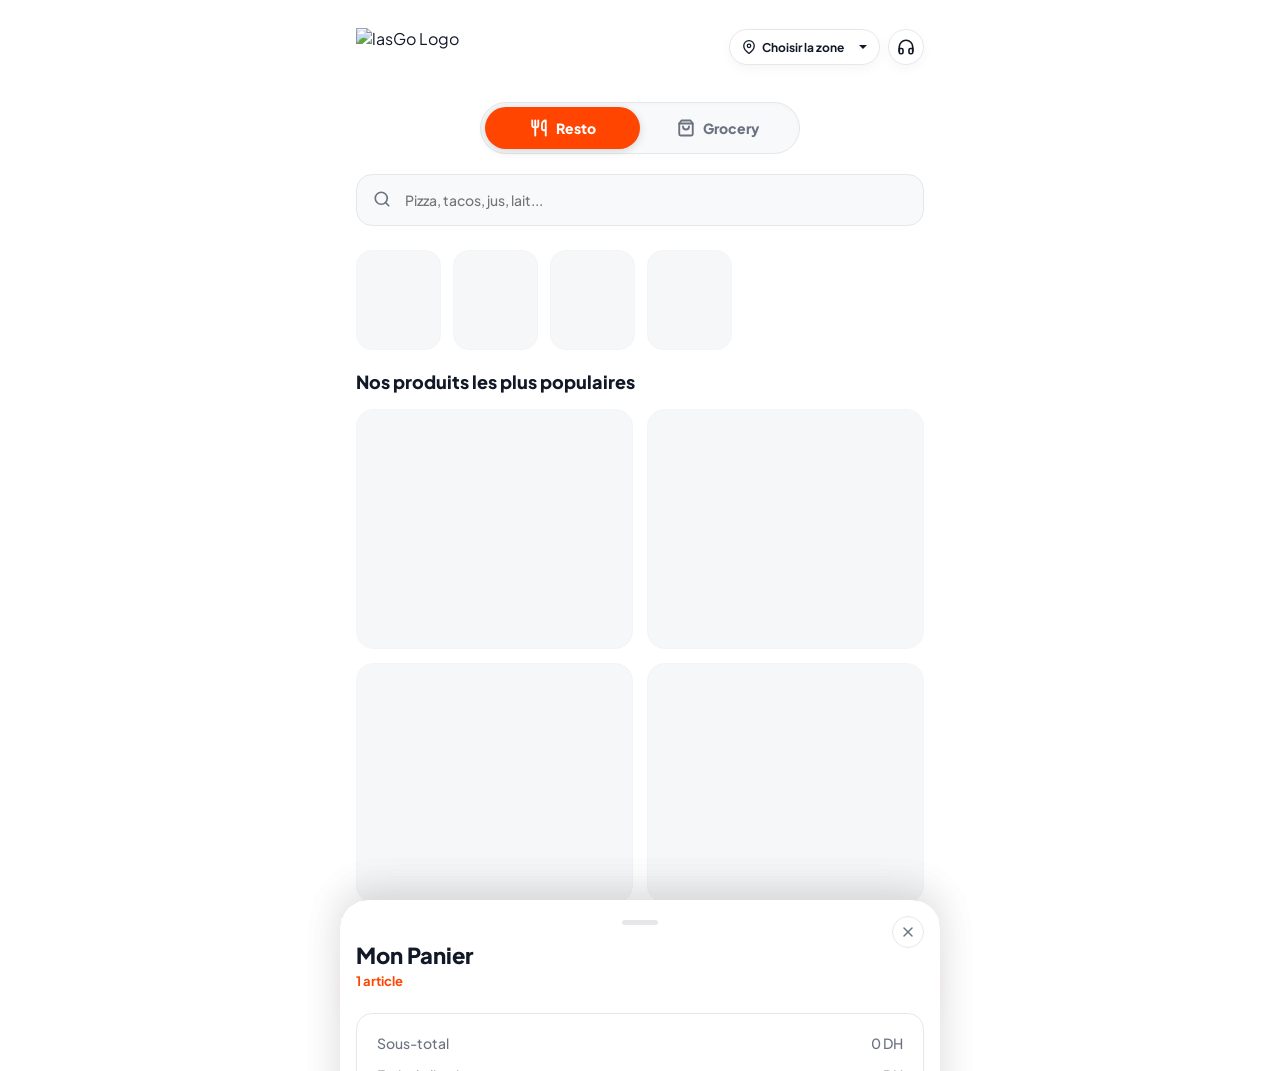
==== commit 7d3f4258: "Update index.html" ====
--- a/index.html
+++ b/index.html
@@ -3,7 +3,7 @@
 <head>
     <meta charset="UTF-8">
     <meta name="viewport" content="width=device-width, initial-scale=1.0, maximum-scale=1.0, user-scalable=no">
-    <title>lasco.</title>
+    <title>lasGo.</title>
     <link href="https://fonts.googleapis.com/css2?family=Plus+Jakarta+Sans:wght@400;500;600;700;800&display=swap" rel="stylesheet">
     
     <style>
@@ -43,7 +43,6 @@
         * { box-sizing: border-box; margin: 0; padding: 0; -webkit-tap-highlight-color: transparent; }
         body { font-family: 'Plus Jakarta Sans', sans-serif; background: var(--bg-main); color: var(--text-main); padding-bottom: 120px; transition: background-color 0.3s ease; overflow-x: hidden;}
         
-        /* PREVENTS BACKGROUND SCROLL WHEN MODAL IS OPEN */
         body.no-scroll { overflow: hidden; }
 
         .container { padding: 16px; max-width: 600px; margin: 0 auto; position: relative; }
@@ -51,19 +50,25 @@
         button, input, select, textarea { font-family: inherit; outline: none; border: none; background: none; }
         button { cursor: pointer; }
 
-        /* LIVE ANNOUNCEMENT BANNER */
         #announcementBanner { display: none; background: var(--text-main); color: white; text-align: center; font-size: 13px; font-weight: 700; padding: 10px; }
 
         /* HEADER & LOGO */
         .header { display: flex; justify-content: space-between; align-items: center; margin-bottom: 24px; position: sticky; top: 0; background: rgba(255,255,255,0.95); backdrop-filter: blur(8px); z-index: 50; padding: 12px 0; }
         .brand-logo { display: flex; align-items: center; gap: 4px; }
-        .brand-text { font-size: 26px; font-weight: 800; color: var(--theme-color); letter-spacing: -1px; transition: color 0.3s ease;}
-        
+        
+        /* HEADER RIGHT SECTION (Location + Support) */
+        .header-right { display: flex; align-items: center; gap: 8px; }
+
         /* LOCATION SELECTOR PILL */
-        .location-pill { position: relative; background: var(--bg-main); border: 1px solid var(--border-dark); padding: 8px 12px; border-radius: 50px; display: flex; align-items: center; gap: 6px; box-shadow: var(--shadow-sm);}
+        .location-pill { position: relative; background: var(--surface); border: 1px solid var(--border-dark); padding: 8px 12px; border-radius: 50px; display: flex; align-items: center; gap: 6px; box-shadow: var(--shadow-sm);}
         .location-pill svg.loc-icon { width: 14px; color: var(--text-main); }
-        .location-pill select { appearance: none; border: none; background: transparent; font-family: inherit; font-size: 12px; font-weight: 700; color: var(--text-main); outline: none; padding-right: 14px; cursor: pointer; width: 110px;}
+        .location-pill select { appearance: none; border: none; background: transparent; font-family: inherit; font-size: 12px; font-weight: 700; color: var(--text-main); outline: none; padding-right: 14px; cursor: pointer; width: 105px;}
         .location-pill::after { content: ''; position: absolute; right: 12px; top: 50%; transform: translateY(-50%); width: 0; height: 0; border-left: 4px solid transparent; border-right: 4px solid transparent; border-top: 4px solid var(--text-main); pointer-events: none;}
+
+        /* SUPPORT BUTTON */
+        .support-btn { background: var(--surface); border: 1px solid var(--border-dark); width: 36px; height: 36px; border-radius: 50px; display: flex; align-items: center; justify-content: center; color: var(--text-main); box-shadow: var(--shadow-sm); cursor: pointer; transition: 0.2s; text-decoration: none;}
+        .support-btn:active { transform: scale(0.95); }
+        .support-btn svg { width: 18px; height: 18px; }
 
         /* ANIMATED MODE TOGGLE */
         .mode-toggle-wrapper { display: flex; justify-content: center; margin-bottom: 20px; }
@@ -79,12 +84,25 @@
         .search-box input:focus { border-color: var(--theme-color); background: var(--surface); box-shadow: 0 0 0 3px var(--theme-light); }
         .search-box .s-icon { position: absolute; left: 16px; top: 16px; color: var(--text-muted); width: 20px; }
 
+        /* SKELETON LOADING ANIMATION */
+        @keyframes shimmer { 0% { background-position: -1000px 0; } 100% { background-position: 1000px 0; } }
+        .skeleton { background: #f6f7f8; background-image: linear-gradient(to right, #f6f7f8 0%, #edeef1 20%, #f6f7f8 40%, #f6f7f8 100%); background-repeat: no-repeat; background-size: 1000px 100%; animation-duration: 1.5s; animation-fill-mode: forwards; animation-iteration-count: infinite; animation-name: shimmer; animation-timing-function: linear; }
+        .skel-cat { min-width: 85px; height: 100px; border-radius: 16px; border: 1px solid var(--border-light); }
+        .skel-card { height: 240px; border-radius: 18px; border: 1px solid var(--border-light); }
+
         /* TIER 1: MAIN CATEGORIES */
         .main-cats { display: flex; gap: 12px; overflow-x: auto; scrollbar-width: none; margin: 0 -16px 20px; padding: 0 16px; scroll-behavior: smooth; }
         .main-cats::-webkit-scrollbar { display: none; }
         .mc-card { min-width: 85px; background: var(--surface); border: 1px solid var(--border-dark); border-radius: 16px; padding: 16px 8px; display: flex; flex-direction: column; align-items: center; justify-content: center; gap: 8px; cursor: pointer; transition: 0.2s; box-shadow: 0 2px 8px rgba(0,0,0,0.02);}
         .mc-card:active { transform: scale(0.95); }
-        .mc-icon { font-size: 28px; line-height: 1; }
+        
+        /* ICONS - SCALING REMOVED */
+        .mc-icon { font-size: 28px; line-height: 1; transition: 0.2s ease; display: flex; align-items: center; justify-content: center;}
+        .mc-icon svg { width: 28px; height: 28px; stroke-width: 1.5; color: var(--text-main); transition: 0.2s ease; }
+        .mc-card:not(.active) .mc-icon { opacity: 0.5; filter: grayscale(100%); }
+        .mc-card.active .mc-icon { opacity: 1; filter: drop-shadow(0 4px 8px rgba(0,0,0,0.08)); }
+        .mc-card.active .mc-icon svg { color: var(--theme-color); }
+        
         .mc-text { font-size: 12px; font-weight: 700; color: var(--text-main); text-align: center; }
         .mc-card.active { border-color: var(--theme-color); background: var(--theme-light); }
         .mc-card.active .mc-text { color: var(--theme-color); }
@@ -126,8 +144,10 @@
         
         .prod-bottom-row { display: flex; justify-content: space-between; align-items: center; margin-top: auto;}
         
-        .p-old-price { font-size: 12px; color: var(--text-muted); text-decoration: line-through; font-weight: 600; margin-right: 6px;}
-        .prod-price { font-size: 16px; font-weight: 800; color: var(--theme-color); transition: color 0.3s ease;} 
+        /* UPDATED PRICE LAYOUT (STACKED) */
+        .p-old-price { font-size: 11px; color: var(--text-muted); text-decoration: line-through; font-weight: 600; margin-bottom: 2px; line-height: 1; display: block;}
+        .prod-price { font-size: 16px; font-weight: 800; color: var(--theme-color); line-height: 1; display: block;} 
+
         .btn-add { width: 34px; height: 34px; background: var(--theme-color); color: white; border-radius: 10px; display: flex; align-items: center; justify-content: center; flex-shrink: 0; transition: background-color 0.3s ease; box-shadow: 0 4px 10px rgba(0,0,0,0.1);} 
 
         /* FULL WIDTH BOTTOM CART BAR */
@@ -140,16 +160,13 @@
         .fc-right { display: flex; align-items: center; gap: 12px; font-size: 18px; font-weight: 800;}
         .fc-arrow { background: white; color: var(--theme-color); width: 32px; height: 32px; border-radius: 50%; display: flex; align-items: center; justify-content: center; }
 
-        /* STORE CLOSED BANNER */
         .closed-banner { background: var(--danger); color: white; padding: 12px; text-align: center; font-size: 13px; font-weight: 700; border-radius: var(--radius-card); margin-bottom: 20px; display: none; }
 
         /* MODAL OVERLAYS */
         .overlay { position: fixed; inset: 0; background: rgba(17, 24, 39, 0.6); backdrop-filter: blur(4px); z-index: 1000; opacity: 0; pointer-events: none; transition: 0.3s; }
         .overlay.active { opacity: 1; pointer-events: auto; }
         
-        /* =========================================
-           PRODUCT MODAL SHEET
-        ========================================= */
+        /* PRODUCT MODAL SHEET */
         .product-sheet { position: fixed; bottom: 0; left: 0; right: 0; background: white; border-radius: 28px 28px 0 0; z-index: 1001; transform: translateY(100%); transition: 0.4s cubic-bezier(0.175, 0.885, 0.32, 1); max-width: 600px; margin: 0 auto; box-shadow: var(--shadow-modal); max-height: 92vh; display: flex; flex-direction: column; overflow: hidden; padding: 0;}
         .product-sheet.active { transform: translateY(0); }
         
@@ -170,7 +187,6 @@
         .badge-req { background: var(--theme-light); color: var(--theme-color); font-size: 9px; font-weight: 800; padding: 4px 8px; border-radius: 50px; text-transform: uppercase; }
         .badge-opt { background: #F3F4F6; color: var(--text-muted); font-size: 9px; font-weight: 800; padding: 4px 8px; border-radius: 50px; text-transform: uppercase; }
 
-        /* MODULAR PILLS (RADIO STYLE) */
         .opt-scroll { display: flex; gap: 10px; overflow-x: auto; scrollbar-width: none; margin: 0 -20px; padding: 0 20px; }
         .opt-scroll::-webkit-scrollbar { display: none; }
         .opt-pill { border: 1px solid var(--border-dark); border-radius: 50px; padding: 10px 16px; font-size: 13px; font-weight: 700; color: var(--text-main); cursor: pointer; transition: 0.2s; display: flex; align-items: center; gap: 6px; white-space: nowrap; }
@@ -181,7 +197,6 @@
         .opt-pill.selected .opt-check { display: flex; }
         .opt-check::after { content: ''; width: 3px; height: 7px; border: solid white; border-width: 0 2px 2px 0; transform: rotate(45deg); margin-bottom: 1px;}
 
-        /* MODULAR ROWS (CHECKBOX STYLE) */
         .opt-list { display: flex; flex-direction: column; gap: 12px; }
         .opt-row { display: flex; justify-content: space-between; align-items: center; cursor: pointer; padding: 14px 16px; border: 1px solid var(--border-dark); border-radius: 16px; transition: 0.2s; background: var(--surface); }
         .opt-row.selected { border-color: var(--theme-color); background: var(--theme-light); }
@@ -195,7 +210,6 @@
         .textarea-notes { width: 100%; padding: 16px; border-radius: 16px; border: 1px solid var(--border-dark); background: #F8F9FB; font-size: 13px; resize: none; outline: none; margin-bottom: 20px; font-weight: 500; font-family: inherit;}
         .textarea-notes:focus { border-color: var(--theme-color); background: var(--surface); box-shadow: 0 0 0 3px var(--theme-light);}
 
-        /* Sticky Bottom Bar */
         .pm-sticky-bottom { position: absolute; bottom: 0; left: 0; right: 0; background: white; padding: 16px 20px 24px; display: flex; gap: 16px; align-items: center; box-shadow: 0 -10px 30px rgba(0,0,0,0.05); z-index: 20; border-radius: 0 0 28px 28px; }
         .qty-pill { display: flex; align-items: center; background: #F3F4F6; border-radius: 50px; padding: 6px; }
         .qty-btn { width: 36px; height: 36px; display: flex; align-items: center; justify-content: center; font-size: 20px; font-weight: 600; color: var(--text-main); border: none; background: transparent; cursor: pointer;}
@@ -203,7 +217,7 @@
         .btn-add-cart { flex: 1; background: var(--theme-color); color: white; border-radius: 16px; padding: 18px; font-size: 16px; font-weight: 800; border: none; display: flex; justify-content: center; align-items: center; gap: 8px; cursor: pointer; transition: 0.2s; box-shadow: 0 8px 20px rgba(255, 69, 0, 0.2); }
         .btn-add-cart:active { transform: scale(0.98); }
 
-        /* CART MODAL (Standard Sheet) */
+        /* CART MODAL */
         .std-sheet { position: fixed; bottom: 0; left: 0; right: 0; background: var(--surface); border-radius: 28px 28px 0 0; padding: 20px 16px 32px; z-index: 1001; transform: translateY(100%); transition: 0.4s cubic-bezier(0.175, 0.885, 0.32, 1); max-width: 600px; margin: 0 auto; box-shadow: var(--shadow-modal); max-height: 90vh; overflow-y: auto; scrollbar-width: none; }
         .std-sheet::-webkit-scrollbar { display: none; }
         .std-sheet.active { transform: translateY(0); }
@@ -258,15 +272,20 @@
         <div class="closed-banner" id="closedBanner">La boutique est actuellement fermée.</div>
 
         <header class="header">
-    <div class="brand-logo">
-        <img src="https://i.postimg.cc/tCS14jmV/file-000000007c5c720ab4e6e16943cc7514.png" alt="lasGo Logo" style="height: 28px; width: auto; object-fit: contain;">
-    </div>
-
-            <div class="location-pill">
-                <svg class="loc-icon" viewBox="0 0 24 24"><path d="M21 10c0 7-9 13-9 13s-9-6-9-13a9 9 0 0 1 18 0z"></path><circle cx="12" cy="10" r="3"></circle></svg>
-                <select id="headerZoneSelect" onchange="syncZone(this.value)">
-                    <option value="" disabled selected>Choisir la zone</option>
-                </select>
+            <div class="brand-logo" style="display: flex; align-items: center;">
+                <img src="https://i.postimg.cc/HWJW9ySr/file-000000007c5c720ab4e6e16943cc7514.png" alt="lasGo Logo" style="height: 38px; width: auto; object-fit: contain; mix-blend-mode: multiply;">
+            </div>
+
+            <div class="header-right">
+                <div class="location-pill">
+                    <svg class="loc-icon" viewBox="0 0 24 24"><path d="M21 10c0 7-9 13-9 13s-9-6-9-13a9 9 0 0 1 18 0z"></path><circle cx="12" cy="10" r="3"></circle></svg>
+                    <select id="headerZoneSelect" onchange="syncZone(this.value)">
+                        <option value="" disabled selected>Choisir la zone</option>
+                    </select>
+                </div>
+                <a href="https://wa.me/212708006088" target="_blank" class="support-btn" aria-label="Support">
+                    <svg viewBox="0 0 24 24"><path d="M3 18v-6a9 9 0 0 1 18 0v6"></path><path d="M21 19a2 2 0 0 1-2 2h-1a2 2 0 0 1-2-2v-3a2 2 0 0 1 2-2h3zM3 19a2 2 0 0 0 2 2h1a2 2 0 0 0 2-2v-3a2 2 0 0 0-2-2H3z"></path></svg>
+                </a>
             </div>
         </header>
 
@@ -274,7 +293,7 @@
             <div class="mode-toggle">
                 <div class="toggle-bg" id="toggleBg"></div>
                 <div class="m-btn active" id="btnResto" onclick="setMode('Resto')">
-                    <svg viewBox="0 0 24 24"><path d="M11 4v16"></path><path d="M11 4C11 2.9 8.31 2 5 2S-1 2.9-1 4v6c0 2.21 2.69 4 6 4s6-1.79 6-4V4z"></path><path d="M19 2v20"></path><path d="M15 6h8"></path><path d="M15 10h8"></path></svg>
+                    <svg viewBox="0 0 24 24" fill="none" stroke="currentColor" stroke-width="2.5" stroke-linecap="round" stroke-linejoin="round"><path d="M3 2v7c0 1.1.9 2 2 2h4a2 2 0 0 0 2-2V2"></path><path d="M7 2v20"></path><path d="M21 15V2v0a5 5 0 0 0-5 5v6c0 1.1.9 2 2 2h3Zm0 0v7"></path></svg>
                     Resto
                 </div>
                 <div class="m-btn" id="btnGrocery" onclick="setMode('Grocery')">
@@ -289,13 +308,23 @@
             <input type="text" id="searchInput" placeholder="Pizza, tacos, jus, lait...">
         </div>
 
-        <div class="main-cats" id="mainCatContainer"></div>
+        <div class="main-cats" id="mainCatContainer">
+            <div class="skeleton skel-cat"></div>
+            <div class="skeleton skel-cat"></div>
+            <div class="skeleton skel-cat"></div>
+            <div class="skeleton skel-cat"></div>
+        </div>
 
         <div class="sub-cats" id="subCatContainer"></div>
 
         <div id="gridSection">
             <h2 class="grid-header" id="gridTitle">Nos produits les plus populaires <span class="count" id="gridCount"></span></h2>
-            <div class="product-grid" id="mainGrid"></div>
+            <div class="product-grid" id="mainGrid">
+                <div class="skeleton skel-card"></div>
+                <div class="skeleton skel-card"></div>
+                <div class="skeleton skel-card"></div>
+                <div class="skeleton skel-card"></div>
+            </div>
         </div>
 
     </div>
@@ -318,7 +347,7 @@
     
     <div class="bottom-sheet product-sheet" id="productModal">
         <div class="pm-header-img-wrap">
-            <img src="" class="pm-img" id="modalImg">
+            <img src="" class="pm-img" id="modalImg" loading="lazy" decoding="async">
             <div class="pm-close-btn" onclick="closeModals()"><svg viewBox="0 0 24 24"><line x1="18" y1="6" x2="6" y2="18"></line><line x1="6" y1="6" x2="18" y2="18"></line></svg></div>
         </div>
         
@@ -328,8 +357,7 @@
             <div class="pm-price" id="modalPrice">0 DH</div>
             <p class="pm-desc" id="modalDesc"></p>
 
-            <div id="modalConfigSections">
-                </div>
+            <div id="modalConfigSections"></div>
 
             <div class="pm-section" id="modalNotesSection">
                 <div class="pm-section-header">
@@ -415,8 +443,8 @@
         let currentMode = 'Resto'; 
         let activeMainCategory = 'Top ventes'; 
         let activeSubCategory = 'All';
-        
-        // CART LOAD FROM LOCALSTORAGE
+        let isFirstDataLoad = true; 
+        
         let cart = [];
         try {
             const savedCart = localStorage.getItem('lasGoCart');
@@ -432,8 +460,20 @@
         };
 
         const categoryAssets = {
-            "Breakfast": "🥐", "Petit-déjeuner": "🥐", "Tacos": "🌮", "Fast Food": "🍔", "Burger": "🍔", "Pizza": "🍕", "Drinks": "🥤", "Boissons": "🥤", "Desserts": "🍰", "Sucré": "🍰", "Produce": "🥗", "Fruits & Légumes": "🍎", "Meat": "🥩", "Viande": "🥩", "Dairy": "🥛", "Laitiers": "🥛", "Bakery": "🥖", "Boulangerie": "🥖", "Cleaning": "🧼", "Épicerie": "🍝"
-        };
+            "Top ventes": "🔥",
+            "En Vedette": "⭐",
+            "Breakfast": "🥐", "Petit-déjeuner": "🥐", "Croissants": "🥐", 
+            "Desserts": "🍰", "Sucré": "🍰", "Cakes": "🎂", 
+            "Traditional": "🫖", "Moroccan Sweets": "🍯",
+            "Drinks": "🧋", "Boissons": "🥤",
+            "Tacos": "🌮", "Fast Food": "🍔", "Burger": "🍔", "Pizza": "🍕", 
+            "Produce": "🥗", "Fruits & Légumes": "🍎", "Meat": "🥩", "Viande": "🥩", "Charcuterie & Frais": "🥩",
+            "Dairy": "🥛", "Produits Laitiers": "🥛", "Bakery": "🥖", "Boulangerie": "🥖", 
+            "Cleaning": "🧼", "Entretien": "🧼",
+            "Épicerie": `<svg viewBox="0 0 24 24" fill="none" stroke="currentColor" stroke-width="2" stroke-linecap="round" stroke-linejoin="round" style="width:24px;height:24px;"><path d="M4 10h16M4 14h16M6 4h12a2 2 0 0 1 2 2v14a2 2 0 0 1-2 2H6a2 2 0 0 1-2-2V6a2 2 0 0 1 2-2z"></path></svg>`,
+            "Snacks": "🍪" /* Updated to Emoji */
+        };
+        
         function getIconForCat(name) {
             for(let key in categoryAssets) { if(name.toLowerCase().includes(key.toLowerCase())) return categoryAssets[key]; }
             return currentMode === 'Resto' ? "🍽️" : "🛒";
@@ -497,8 +537,10 @@
 
         window.setMode = (mode) => {
             currentMode = mode;
-            activeMainCategory = mode === 'Resto' ? 'Top ventes' : 'Tous';
+            activeMainCategory = mode === 'Resto' ? 'Top ventes' : 'En Vedette';
             activeSubCategory = 'All';
+            
+            localStorage.setItem('lasGoActiveTab', mode);
             
             const btnResto = document.getElementById('btnResto');
             const btnGrocery = document.getElementById('btnGrocery');
@@ -510,29 +552,35 @@
                 document.getElementById('toggleBg').style.transform = 'translateX(100%)';
                 root.style.setProperty('--theme-color', 'var(--grocery-color)');
                 root.style.setProperty('--theme-light', 'var(--grocery-light)');
-                document.getElementById('brandIconBox').innerText = '🛒';
             } else {
                 btnResto.classList.add('active');
                 document.getElementById('toggleBg').style.transform = 'translateX(0)';
                 root.style.setProperty('--theme-color', 'var(--resto-color)');
                 root.style.setProperty('--theme-light', 'var(--resto-light)');
-                document.getElementById('brandIconBox').innerText = '🔥';
             }
             renderUI();
         };
 
         onSnapshot(collection(db, "products"), snap => {
             allProducts = snap.docs.map(d => ({id: d.id, ...d.data()})).filter(p => p.isAvailable !== false);
+            
+            if (isFirstDataLoad && snap.metadata.fromCache && allProducts.length === 0) {
+                setTimeout(() => { if (isFirstDataLoad) { isFirstDataLoad = false; renderUI(); } }, 1500);
+                return;
+            }
+            isFirstDataLoad = false;
+
             if(!document.getElementById('productModal').classList.contains('active')) {
                 renderUI();
             }
         });
 
         function renderUI() {
+            if (isFirstDataLoad) return; 
             renderMainCategories();
             renderSubCategories();
             renderProductGrid();
-            updateFloatingCart(); // Load floating cart on UI render
+            updateFloatingCart(); 
         }
 
         function renderMainCategories() {
@@ -541,8 +589,10 @@
             const container = document.getElementById('mainCatContainer');
             let html = '';
             
-            if(currentMode === 'Resto') html += createMainCard('Top ventes', '🔥', activeMainCategory === 'Top ventes');
-            else html += createMainCard('Tous', '🛒', activeMainCategory === 'Tous');
+            const firstCatName = currentMode === 'Resto' ? 'Top ventes' : 'En Vedette';
+            const firstCatIcon = currentMode === 'Resto' ? '🔥' : '⭐';
+            
+            html += createMainCard(firstCatName, firstCatIcon, activeMainCategory === firstCatName);
             
             uniqueCats.forEach(cat => { html += createMainCard(cat, getIconForCat(cat), activeMainCategory === cat); });
             container.innerHTML = html;
@@ -562,7 +612,7 @@
 
         function renderSubCategories() {
             const container = document.getElementById('subCatContainer');
-            if(activeMainCategory === 'Top ventes' || activeMainCategory === 'Tous') { container.style.display = 'none'; return; }
+            if(activeMainCategory === 'Top ventes' || activeMainCategory === 'En Vedette') { container.style.display = 'none'; return; }
 
             const modeProducts = allProducts.filter(p => p.productType === currentMode && p.category === activeMainCategory);
             const uniqueSubs = [...new Set(modeProducts.map(p => p.subCategory).filter(Boolean))].sort();
@@ -589,9 +639,9 @@
             if(activeMainCategory === 'Top ventes') {
                 displayProducts = modeProducts.filter(p => p.featured === true || (p.sortWeight && p.sortWeight > 0) || (p.badge && p.badge !== 'Standard'));
                 document.getElementById('gridTitle').innerHTML = `Nos produits les plus populaires <span class="count">${displayProducts.length} produits</span>`;
-            } else if (activeMainCategory === 'Tous') {
-                displayProducts = modeProducts;
-                document.getElementById('gridTitle').innerHTML = `Tous les produits <span class="count">${displayProducts.length} produits</span>`;
+            } else if (activeMainCategory === 'En Vedette') {
+                displayProducts = modeProducts.filter(p => p.promoPrice > 0 || p.badge === 'Top Vente' || p.badge === 'Promo' || p.badge === 'Combo Pack');
+                document.getElementById('gridTitle').innerHTML = `En Vedette <span class="count">${displayProducts.length} produits</span>`;
             } else {
                 displayProducts = modeProducts.filter(p => p.category === activeMainCategory);
                 if(activeSubCategory !== 'All') displayProducts = displayProducts.filter(p => p.subCategory === activeSubCategory);
@@ -612,14 +662,19 @@
         }
 
         function generateProductCard(p) {
-            const hasPromo = p.promoPrice !== null && p.promoPrice !== undefined;
-            const displayPrice = hasPromo ? p.promoPrice : p.sellPrice;
-            
+            const hasPromo = p.promoPrice !== null && p.promoPrice !== undefined && p.promoPrice > 0;
+            
+            // UPDATED PRICE HTML TO STACK
             const priceHtml = hasPromo 
-                ? `<span class="p-old-price">${formatPrice(p.sellPrice)} DH</span><span class="prod-price">${formatPrice(p.promoPrice)} DH</span>`
-                : `<span class="prod-price">${formatPrice(p.sellPrice)} DH</span>`;
-
-            const imgTag = p.imageUrl ? `<img src="${p.imageUrl}" class="prod-img">` : `<span style="font-weight:800; color:var(--text-muted); font-size:24px;">${p.name.charAt(0)}</span>`;
+                ? `<div style="display:flex; flex-direction:column; justify-content:center;">
+                       <span class="p-old-price">${formatPrice(p.sellPrice)} DH</span>
+                       <span class="prod-price">${formatPrice(p.promoPrice)} DH</span>
+                   </div>`
+                : `<div style="display:flex; align-items:center;">
+                       <span class="prod-price">${formatPrice(p.sellPrice)} DH</span>
+                   </div>`;
+
+            const imgTag = p.imageUrl ? `<img src="${p.imageUrl}" class="prod-img" loading="lazy" decoding="async">` : `<span style="font-weight:800; color:var(--text-muted); font-size:24px;">${p.name.charAt(0)}</span>`;
             
             let tagHtml = '';
             if (hasPromo) {
@@ -656,8 +711,10 @@
                     <p class="prod-category" style="${subMargin}">${subText}</p>
                     ${traitHtml}
                     <div class="prod-bottom-row">
-                        <div style="display:flex; align-items:center;">${priceHtml}</div>
-                        <div class="btn-add"><svg viewBox="0 0 24 24"><line x1="12" y1="5" x2="12" y2="19"></line><line x1="5" y1="12" x2="19" y2="12"></line></svg></div>
+                        ${priceHtml}
+                        <div class="btn-add" onclick="event.stopPropagation(); quickAddToCart('${p.id}')">
+                            <svg viewBox="0 0 24 24"><line x1="12" y1="5" x2="12" y2="19"></line><line x1="5" y1="12" x2="19" y2="12"></line></svg>
+                        </div>
                     </div>
                 </div>
             </div>`;
@@ -693,7 +750,7 @@
             currentProductData = p;
             history.pushState({ modalOpen: true }, "");
 
-            const hasPromo = p.promoPrice !== null && p.promoPrice !== undefined;
+            const hasPromo = p.promoPrice !== null && p.promoPrice !== undefined && p.promoPrice > 0;
             const baseP = hasPromo ? p.promoPrice : p.sellPrice;
 
             customModalState = { 
@@ -746,7 +803,7 @@
 
             updateModalDOMPrice();
             
-            document.body.classList.add('no-scroll'); // LOCK SCROLL
+            document.body.classList.add('no-scroll'); 
             document.getElementById('productOverlay').classList.add('active'); 
             document.getElementById('productModal').classList.add('active');
         };
@@ -823,13 +880,43 @@
         window.addEventListener('popstate', (e) => { closeModals(true); });
 
         window.closeModals = (fromHistory = false) => { 
-            document.body.classList.remove('no-scroll'); // UNLOCK SCROLL
+            document.body.classList.remove('no-scroll'); 
             document.querySelectorAll('.overlay').forEach(el => el.classList.remove('active')); 
             document.querySelectorAll('.bottom-sheet, .std-sheet, .product-sheet').forEach(el => el.classList.remove('active')); 
             if(!fromHistory && history.state && history.state.modalOpen) { history.back(); }
         };
 
-        // --- CART LOGIC ---
+        window.quickAddToCart = (id) => {
+            const p = allProducts.find(x => x.id === id);
+            if(!p) return;
+
+            if(p.productType === 'Resto' || (p.optionGroups && p.optionGroups.length > 0)) {
+                openProductModal(id);
+                return;
+            }
+
+            const price = (p.promoPrice !== null && p.promoPrice !== undefined && p.promoPrice > 0) ? p.promoPrice : p.sellPrice;
+            const cartItemId = p.id + '_quick';
+
+            const existingIndex = cart.findIndex(item => item.cartItemId === cartItemId);
+            if(existingIndex > -1) { 
+                cart[existingIndex].qty += 1; 
+            } else {
+                cart.push({
+                    cartItemId: cartItemId, 
+                    product: { id: p.id, name: p.name, imageUrl: p.imageUrl },
+                    qty: 1, 
+                    unitPrice: price, 
+                    modularChoices: [],
+                    note: ''
+                });
+            }
+
+            localStorage.setItem('lasGoCart', JSON.stringify(cart));
+            updateFloatingCart(); 
+            showToast(p.name + " ajouté !");
+        };
+
         window.addToCart = () => {
             const p = currentProductData;
             const note = document.getElementById('modalNotes').value.trim();
@@ -871,7 +958,7 @@
                 });
             }
 
-            localStorage.setItem('lasGoCart', JSON.stringify(cart)); // SAVE TO STORAGE
+            localStorage.setItem('lasGoCart', JSON.stringify(cart)); 
 
             closeModals(); updateFloatingCart(); showToast("Ajouté au panier !");
         };
@@ -892,7 +979,7 @@
             if(cart.length === 0) return showToast("Votre panier est vide");
             history.pushState({ modalOpen: true }, ""); 
             renderCartItems(); updateCartTotals();
-            document.body.classList.add('no-scroll'); // LOCK SCROLL
+            document.body.classList.add('no-scroll'); 
             document.getElementById('cartOverlay').classList.add('active'); document.getElementById('cartModal').classList.add('active');
         };
 
@@ -900,7 +987,7 @@
             cart[index].qty += change;
             if(cart[index].qty <= 0) cart.splice(index, 1);
             
-            localStorage.setItem('lasGoCart', JSON.stringify(cart)); // UPDATE STORAGE
+            localStorage.setItem('lasGoCart', JSON.stringify(cart)); 
             
             if(cart.length === 0) { closeModals(); updateFloatingCart(); return; }
             renderCartItems(); updateCartTotals(); updateFloatingCart();
@@ -911,7 +998,7 @@
             document.getElementById('cartCountHeader').innerText = `${totalItems} article${totalItems>1?'s':''}`;
 
             document.getElementById('cartItemsList').innerHTML = cart.map((item, i) => {
-                const imgHtml = item.product.imageUrl ? `<img src="${item.product.imageUrl}" class="ci-img">` : `<div class="ci-img" style="display:flex;align-items:center;justify-content:center;font-size:10px; font-weight:bold; color:var(--text-muted);">${item.product.name.charAt(0)}</div>`;
+                const imgHtml = item.product.imageUrl ? `<img src="${item.product.imageUrl}" class="ci-img" loading="lazy">` : `<div class="ci-img" style="display:flex;align-items:center;justify-content:center;font-size:10px; font-weight:bold; color:var(--text-muted);">${item.product.name.charAt(0)}</div>`;
                 
                 let metaText = [];
                 if(item.modularChoices && item.modularChoices.length > 0) {
@@ -956,7 +1043,6 @@
             document.getElementById('cartTotal').innerText = `${formatPrice(total)} DH`;
         };
 
-        // --- CHECKOUT & SUBMIT LOGIC ---
         window.submitOrder = async () => {
             const name = document.getElementById('custName').value.trim();
             const phone = document.getElementById('custPhone').value.trim();
@@ -1006,18 +1092,16 @@
                 });
                 waText += `\n*Sous-total:* ${formatPrice(subtotal)} DH\n*Livraison:* ${formatPrice(deliveryFee)} DH\n*TOTAL:* ${formatPrice(total)} DH`;
                 
-                const waUrl = `https://wa.me/212600000000?text=${encodeURIComponent(waText)}`; 
+                const waUrl = `https://wa.me/212708006088?text=${encodeURIComponent(waText)}`; 
                 
-                // CLEAR CART AFTER SUCCESSFUL ORDER
                 cart = []; 
                 localStorage.removeItem('lasGoCart'); 
                 
                 updateFloatingCart(); 
                 closeModals(); 
                 
-                window.open(waUrl, '_blank'); // Open WhatsApp in new tab so button can reset
+                window.open(waUrl, '_blank'); 
                 
-                // Reset Button after 2 seconds
                 setTimeout(() => {
                     btn.innerHTML = "Commander via WhatsApp"; 
                     btn.disabled = false;
@@ -1032,8 +1116,8 @@
 
         function showToast(msg) { const t = document.getElementById('toastBox'); document.getElementById('toastMsg').innerText = msg; t.classList.add('show'); setTimeout(() => t.classList.remove('show'), 3000); }
 
-        // Start App
-        setMode('Resto');
+        const savedTab = localStorage.getItem('lasGoActiveTab') || 'Resto';
+        setMode(savedTab);
     </script>
 </body>
 </html>
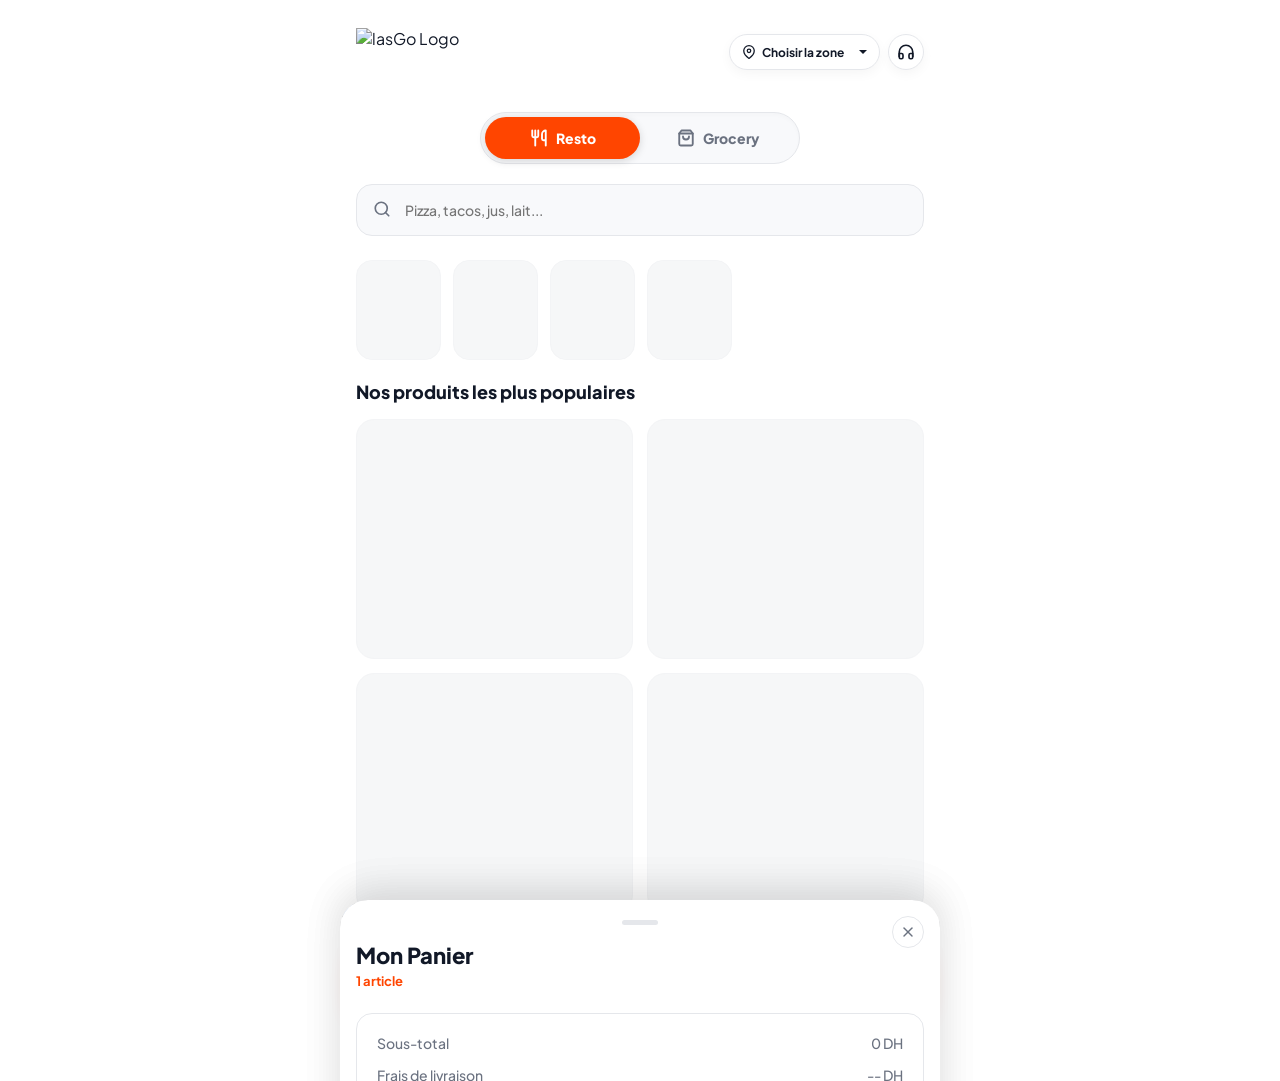
==== commit 2d461afc: "Update index.html" ====
--- a/index.html
+++ b/index.html
@@ -3,7 +3,16 @@
 <head>
     <meta charset="UTF-8">
     <meta name="viewport" content="width=device-width, initial-scale=1.0, maximum-scale=1.0, user-scalable=no">
-    <title>lasGo.</title>
+    <title>lasco</title>
+    
+    <meta property="og:title" content="lasco.">
+    <meta property="og:description" content="Vos repas et courses livrés en un éclair à Marrakech !">
+    <meta property="og:image" content="https://i.postimg.cc/0jFQ8Spd/file-000000007c5c720ab4e6e16943cc7514.png">
+    <meta property="og:url" content="https://hamza7derai.github.io/">
+    <meta property="og:type" content="website">
+    
+    <link rel="manifest" href="manifest.json">
+
     <link href="https://fonts.googleapis.com/css2?family=Plus+Jakarta+Sans:wght@400;500;600;700;800&display=swap" rel="stylesheet">
     
     <style>
@@ -96,7 +105,6 @@
         .mc-card { min-width: 85px; background: var(--surface); border: 1px solid var(--border-dark); border-radius: 16px; padding: 16px 8px; display: flex; flex-direction: column; align-items: center; justify-content: center; gap: 8px; cursor: pointer; transition: 0.2s; box-shadow: 0 2px 8px rgba(0,0,0,0.02);}
         .mc-card:active { transform: scale(0.95); }
         
-        /* ICONS - SCALING REMOVED */
         .mc-icon { font-size: 28px; line-height: 1; transition: 0.2s ease; display: flex; align-items: center; justify-content: center;}
         .mc-icon svg { width: 28px; height: 28px; stroke-width: 1.5; color: var(--text-main); transition: 0.2s ease; }
         .mc-card:not(.active) .mc-icon { opacity: 0.5; filter: grayscale(100%); }
@@ -144,7 +152,6 @@
         
         .prod-bottom-row { display: flex; justify-content: space-between; align-items: center; margin-top: auto;}
         
-        /* UPDATED PRICE LAYOUT (STACKED) */
         .p-old-price { font-size: 11px; color: var(--text-muted); text-decoration: line-through; font-weight: 600; margin-bottom: 2px; line-height: 1; display: block;}
         .prod-price { font-size: 16px; font-weight: 800; color: var(--theme-color); line-height: 1; display: block;} 
 
@@ -253,6 +260,10 @@
         .select-wrapper { position: relative; }
         .select-wrapper::after { content: ''; position: absolute; right: 16px; top: 50%; transform: translateY(-50%); width: 0; height: 0; border-left: 5px solid transparent; border-right: 5px solid transparent; border-top: 5px solid var(--text-main); pointer-events: none;}
 
+        /* CSS FOR THE NEW CART ZONE ICON */
+        .cart-zone-wrapper .zone-icon { position: absolute; left: 16px; top: 50%; transform: translateY(-50%); width: 18px; color: var(--text-muted); pointer-events: none; }
+        .cart-zone-wrapper select.form-input { padding-left: 44px; }
+
         .btn-main-cart { width: 100%; padding: 18px; background: var(--theme-color); color: white; font-size: 16px; font-weight: 800; border-radius: 16px; border: none; margin-top: 20px; box-shadow: 0 8px 20px rgba(255, 69, 0, 0.2); cursor: pointer; transition: 0.2s;}
         .btn-main-cart:active { transform: scale(0.98); }
 
@@ -266,6 +277,17 @@
 </head>
 <body>
 
+    <div id="installBanner" style="display: none; background: var(--text-main); color: white; padding: 12px 16px; justify-content: space-between; align-items: center; box-shadow: 0 4px 12px rgba(0,0,0,0.15); position: relative; z-index: 1000;">
+        <div style="display: flex; align-items: center; gap: 12px;">
+            <img src="https://i.postimg.cc/q7yMGWc1/file-00000000906471f4b781f0c5b3944220.png" style="width: 32px; height: 32px; border-radius: 8px; background: white; padding: 2px; object-fit: contain;">
+            <div>
+                <div style="font-weight: 800; font-size: 14px;">Installer l'app lasco.</div>
+                <div style="font-size: 11px; opacity: 0.8; font-weight: 500;">Commandez plus rapidement !</div>
+            </div>
+        </div>
+        <button id="installBtn" style="background: var(--theme-color); color: white; padding: 8px 16px; border-radius: 50px; font-weight: 800; font-size: 12px; border: none; box-shadow: 0 4px 10px rgba(255,69,0,0.3); cursor:pointer;">Installer</button>
+    </div>
+
     <div id="announcementBanner"></div>
 
     <div class="container">
@@ -273,7 +295,7 @@
 
         <header class="header">
             <div class="brand-logo" style="display: flex; align-items: center;">
-                <img src="https://i.postimg.cc/HWJW9ySr/file-000000007c5c720ab4e6e16943cc7514.png" alt="lasGo Logo" style="height: 38px; width: auto; object-fit: contain; mix-blend-mode: multiply;">
+                <img src="https://i.postimg.cc/q7yMGWc1/file-00000000906471f4b781f0c5b3944220.png" alt="lasGo Logo" style="height: 48px; width: auto; object-fit: contain; mix-blend-mode: multiply;">
             </div>
 
             <div class="header-right">
@@ -399,12 +421,14 @@
         <div id="checkoutForm">
             <h3 style="font-size: 16px; font-weight: 800; margin-bottom: 16px;">Détails de livraison</h3>
             <div class="form-group">
-                <input type="text" id="custName" class="form-input" placeholder="Nom Complet *">
+                <input type="text" id="custName" class="form-input" placeholder="Ton prénom ou surnom ✌️">
             </div>
             <div class="form-group">
                 <input type="tel" id="custPhone" class="form-input" placeholder="Numéro de téléphone *">
             </div>
-            <div class="form-group select-wrapper">
+            
+            <div class="form-group select-wrapper cart-zone-wrapper">
+                <svg class="zone-icon" viewBox="0 0 24 24"><path d="M21 10c0 7-9 13-9 13s-9-6-9-13a9 9 0 0 1 18 0z"></path><circle cx="12" cy="10" r="3"></circle></svg>
                 <select id="custArea" class="form-input" onchange="syncZone(this.value)">
                     <option value="" disabled selected>Choisissez votre zone...</option>
                 </select>
@@ -443,7 +467,6 @@
         let currentMode = 'Resto'; 
         let activeMainCategory = 'Top ventes'; 
         let activeSubCategory = 'All';
-        let isFirstDataLoad = true; 
         
         let cart = [];
         try {
@@ -470,8 +493,8 @@
             "Produce": "🥗", "Fruits & Légumes": "🍎", "Meat": "🥩", "Viande": "🥩", "Charcuterie & Frais": "🥩",
             "Dairy": "🥛", "Produits Laitiers": "🥛", "Bakery": "🥖", "Boulangerie": "🥖", 
             "Cleaning": "🧼", "Entretien": "🧼",
-            "Épicerie": `<svg viewBox="0 0 24 24" fill="none" stroke="currentColor" stroke-width="2" stroke-linecap="round" stroke-linejoin="round" style="width:24px;height:24px;"><path d="M4 10h16M4 14h16M6 4h12a2 2 0 0 1 2 2v14a2 2 0 0 1-2 2H6a2 2 0 0 1-2-2V6a2 2 0 0 1 2-2z"></path></svg>`,
-            "Snacks": "🍪" /* Updated to Emoji */
+            "Épicerie": "🥫", 
+            "Snacks": "🍪"
         };
         
         function getIconForCat(name) {
@@ -563,20 +586,37 @@
 
         onSnapshot(collection(db, "products"), snap => {
             allProducts = snap.docs.map(d => ({id: d.id, ...d.data()})).filter(p => p.isAvailable !== false);
-            
-            if (isFirstDataLoad && snap.metadata.fromCache && allProducts.length === 0) {
-                setTimeout(() => { if (isFirstDataLoad) { isFirstDataLoad = false; renderUI(); } }, 1500);
-                return;
-            }
-            isFirstDataLoad = false;
-
             if(!document.getElementById('productModal').classList.contains('active')) {
                 renderUI();
             }
         });
 
+        function isProductTimeValid(p) {
+            if (!p.startTime && !p.endTime && (!p.daysAvailable || p.daysAvailable.length === 0)) {
+                return true; 
+            }
+
+            const now = new Date();
+            const currentDay = now.getDay(); 
+            
+            if (p.daysAvailable && p.daysAvailable.length > 0) {
+                if (!p.daysAvailable.includes(currentDay)) return false;
+            }
+
+            if (p.startTime && p.endTime) {
+                const currentHour = now.getHours().toString().padStart(2, '0');
+                const currentMin = now.getMinutes().toString().padStart(2, '0');
+                const currentTimeStr = `${currentHour}:${currentMin}`;
+                
+                if (currentTimeStr < p.startTime || currentTimeStr > p.endTime) {
+                    return false;
+                }
+            }
+
+            return true;
+        }
+
         function renderUI() {
-            if (isFirstDataLoad) return; 
             renderMainCategories();
             renderSubCategories();
             renderProductGrid();
@@ -584,7 +624,7 @@
         }
 
         function renderMainCategories() {
-            const modeProducts = allProducts.filter(p => p.productType === currentMode);
+            const modeProducts = allProducts.filter(p => p.productType === currentMode && isProductTimeValid(p));
             const uniqueCats = [...new Set(modeProducts.map(p => p.category).filter(Boolean))].sort();
             const container = document.getElementById('mainCatContainer');
             let html = '';
@@ -614,7 +654,7 @@
             const container = document.getElementById('subCatContainer');
             if(activeMainCategory === 'Top ventes' || activeMainCategory === 'En Vedette') { container.style.display = 'none'; return; }
 
-            const modeProducts = allProducts.filter(p => p.productType === currentMode && p.category === activeMainCategory);
+            const modeProducts = allProducts.filter(p => p.productType === currentMode && p.category === activeMainCategory && isProductTimeValid(p));
             const uniqueSubs = [...new Set(modeProducts.map(p => p.subCategory).filter(Boolean))].sort();
             
             if(uniqueSubs.length === 0) { container.style.display = 'none'; return; }
@@ -634,7 +674,7 @@
 
         function renderProductGrid() {
             let displayProducts = [];
-            const modeProducts = allProducts.filter(p => p.productType === currentMode);
+            const modeProducts = allProducts.filter(p => p.productType === currentMode && isProductTimeValid(p));
             
             if(activeMainCategory === 'Top ventes') {
                 displayProducts = modeProducts.filter(p => p.featured === true || (p.sortWeight && p.sortWeight > 0) || (p.badge && p.badge !== 'Standard'));
@@ -664,7 +704,6 @@
         function generateProductCard(p) {
             const hasPromo = p.promoPrice !== null && p.promoPrice !== undefined && p.promoPrice > 0;
             
-            // UPDATED PRICE HTML TO STACK
             const priceHtml = hasPromo 
                 ? `<div style="display:flex; flex-direction:column; justify-content:center;">
                        <span class="p-old-price">${formatPrice(p.sellPrice)} DH</span>
@@ -678,7 +717,12 @@
             
             let tagHtml = '';
             if (hasPromo) {
-                tagHtml = `<div class="prod-tag tag-promo">% PROMO</div>`;
+                let discountText = '% PROMO';
+                if(p.sellPrice > p.promoPrice) {
+                    const discount = Math.round(((p.sellPrice - p.promoPrice) / p.sellPrice) * 100);
+                    discountText = `-${discount}%`;
+                }
+                tagHtml = `<div class="prod-tag tag-promo">${discountText}</div>`;
             } else if (p.badge && p.badge !== 'Standard') {
                 let badgeClass = 'tag-resto';
                 if(p.badge === 'Vedette') badgeClass = 'tag-vedette';
@@ -723,12 +767,12 @@
         document.getElementById('searchInput').addEventListener('input', e => {
             const q = e.target.value.toLowerCase();
             if(q.length === 0) { renderUI(); return; }
-            let subset = allProducts.filter(p => p.productType === currentMode && p.name.toLowerCase().includes(q));
+            let subset = allProducts.filter(p => p.productType === currentMode && isProductTimeValid(p) && p.name.toLowerCase().includes(q));
             
             subset.sort((a, b) => {
                 const wa = a.sortWeight || 0;
                 const wb = b.sortWeight || 0;
-                if (wb !== wa) return wb - wa;
+                if (weightB !== weightA) return weightB - weightA;
                 return (a.name || "").localeCompare(b.name || "");
             });
 
@@ -1119,5 +1163,45 @@
         const savedTab = localStorage.getItem('lasGoActiveTab') || 'Resto';
         setMode(savedTab);
     </script>
+
+    <script>
+        // 1. Register the Service Worker (Safely handles errors without breaking page)
+        if ('serviceWorker' in navigator) {
+            window.addEventListener('load', () => {
+                navigator.serviceWorker.register('sw.js').catch(err => {
+                    console.log("Service worker not active, but app will still run.");
+                });
+            });
+        }
+
+        // 2. The Sticky Banner Logic
+        let deferredPrompt;
+        const installBanner = document.getElementById('installBanner');
+        const installBtn = document.getElementById('installBtn');
+
+        // Hide it by default until the prompt triggers
+        installBanner.style.display = 'none';
+
+        window.addEventListener('beforeinstallprompt', (e) => {
+            e.preventDefault();
+            deferredPrompt = e;
+            installBanner.style.display = 'flex';
+        });
+
+        installBtn.addEventListener('click', async () => {
+            if (deferredPrompt) {
+                deferredPrompt.prompt();
+                const { outcome } = await deferredPrompt.userChoice;
+                if (outcome === 'accepted') {
+                    installBanner.style.display = 'none';
+                }
+                deferredPrompt = null;
+            }
+        });
+
+        window.addEventListener('appinstalled', () => {
+            installBanner.style.display = 'none';
+        });
+    </script>
 </body>
 </html>
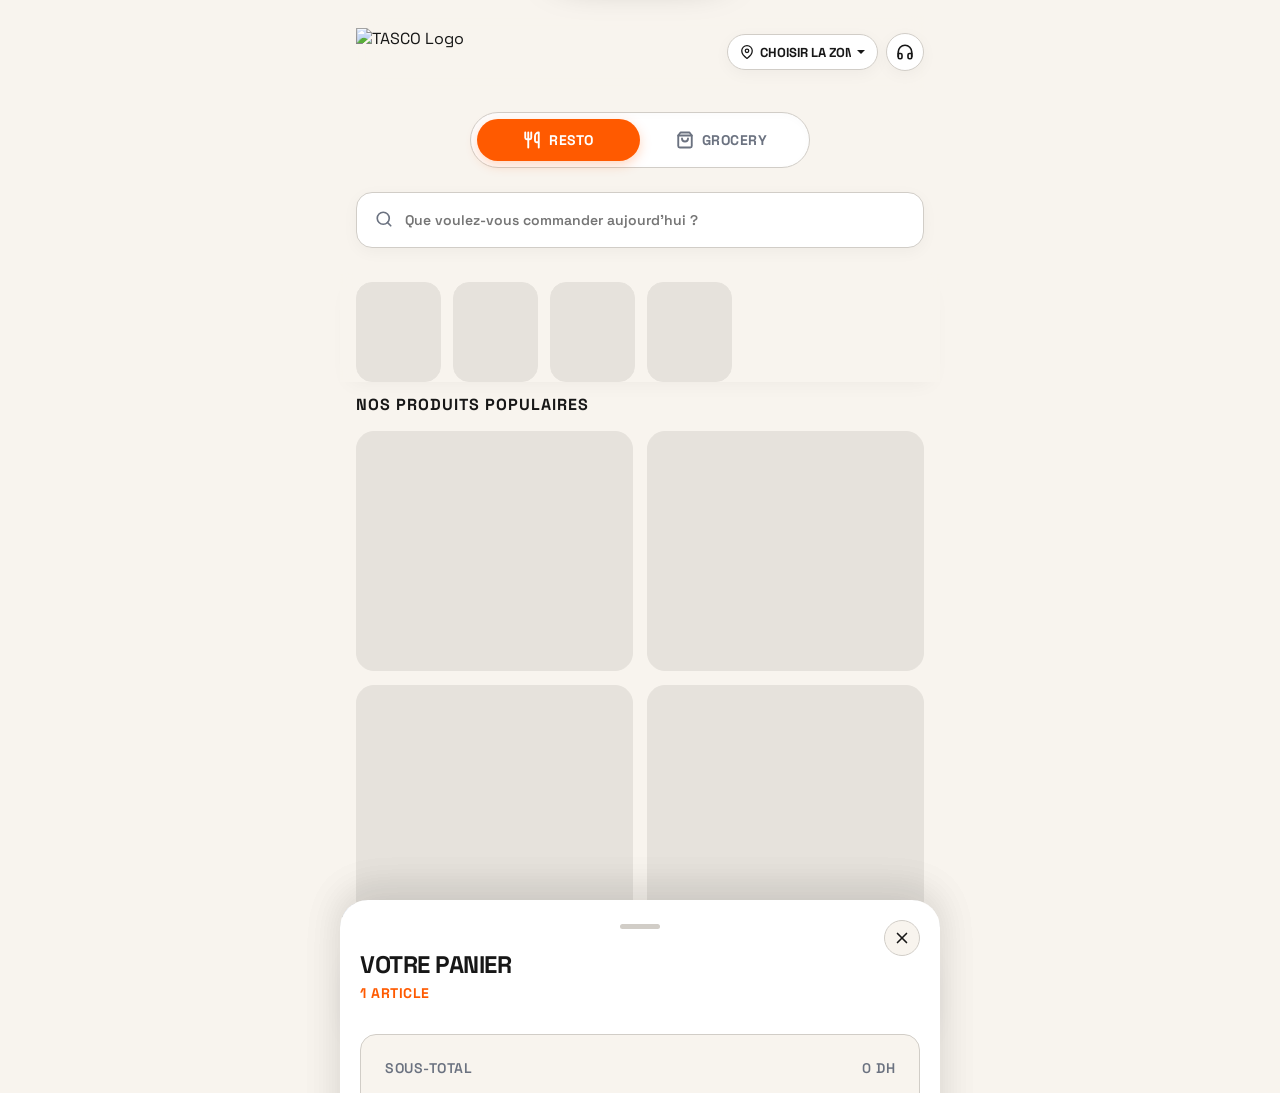
==== commit 7d78c4be: "Update index.html" ====
--- a/index.html
+++ b/index.html
@@ -1,1207 +1,2571 @@
 <!DOCTYPE html>
+
 <html lang="en">
+
 <head>
+
     <meta charset="UTF-8">
+
     <meta name="viewport" content="width=device-width, initial-scale=1.0, maximum-scale=1.0, user-scalable=no">
-    <title>lasco</title>
+
+    <title>TASCO | Fast Cravings. Real Satisfaction.</title>
+
     
-    <meta property="og:title" content="lasco.">
+
+    <meta property="og:title" content="TASCO.">
+
     <meta property="og:description" content="Vos repas et courses livrés en un éclair à Marrakech !">
-    <meta property="og:image" content="https://i.postimg.cc/0jFQ8Spd/file-000000007c5c720ab4e6e16943cc7514.png">
-    <meta property="og:url" content="https://hamza7derai.github.io/">
+
+    <meta property="og:image" content="https://i.postimg.cc/rmmnn3XM/file-000000007624720ab6ae4d2993693772.png">
+
+    <meta property="og:url" content="https://tasco.ma/">
+
     <meta property="og:type" content="website">
+
     
+
     <link rel="manifest" href="manifest.json">
 
-    <link href="https://fonts.googleapis.com/css2?family=Plus+Jakarta+Sans:wght@400;500;600;700;800&display=swap" rel="stylesheet">
+
+
+    <link href="https://fonts.googleapis.com/css2?family=Space+Grotesk:wght@400;500;600;700;800&display=swap" rel="stylesheet">
+
     
+
     <style>
+
         /* =========================================
-           VARIABLES & RESET (Dynamic Theme)
+
+           TASCO KRAFT & CREAM THEME (DYNAMIC)
+
         ========================================= */
+
         :root {
-            --bg-main: #FFFFFF; 
-            --surface: #FFFFFF;
-            
-            --resto-color: #FF4500; 
-            --resto-light: #FFF0EB;
-            
-            --grocery-color: #16A34A; 
+
+            --bg-main: #F8F4EE; /* TASCO Warm Cream */
+
+            --surface: #FFFFFF; /* Pure White Cards */
+
+            
+
+            --resto-color: #FF5A00; /* TASCO Orange */
+
+            --resto-light: rgba(255, 90, 0, 0.12);
+
+            
+
+            --grocery-color: #16A34A; /* Fresh Green */
+
             --grocery-light: #DCFCE7;
-            
+
+            
+
             --theme-color: var(--resto-color);
+
             --theme-light: var(--resto-light);
-            
-            --text-main: #111827; 
+
+            
+
+            --text-main: #171717; /* Deep Charcoal */
+
             --text-muted: #6B7280;
-            --border-light: #F3F4F6; 
-            --border-dark: #E5E7EB;
-            
+
+            --border-light: #E6E2DC; 
+
+            --border-dark: #D1CDC7;
+
+            
+
+            /* VIBRANT BADGE COLORS RESTORED */
+
             --warning: #D97706; --warning-light: #FEF3C7; 
+
             --promo: #DB2777; --promo-light: #FCE7F3; 
+
             --purple: #8B5CF6; --purple-light: #EDE9FE;
+
             --blue: #3B82F6; --blue-light: #DBEAFE;
+
             --danger: #EF4444; --danger-light: #FEE2E2;
 
+
+
             --radius-card: 16px; 
-            --shadow-sm: 0 4px 12px rgba(0,0,0,0.04); 
-            --shadow-modal: 0 -10px 40px rgba(0,0,0,0.08);
-            --shadow-floating: 0 10px 25px rgba(255, 69, 0, 0.25);
+
+            --shadow-sm: 0 4px 16px rgba(23, 23, 23, 0.04); 
+
+            --shadow-modal: 0 -10px 40px rgba(23, 23, 23, 0.08);
+
+            --shadow-floating: 0 10px 30px rgba(0, 0, 0, 0.15);
+
         }
 
+
+
         * { box-sizing: border-box; margin: 0; padding: 0; -webkit-tap-highlight-color: transparent; }
-        body { font-family: 'Plus Jakarta Sans', sans-serif; background: var(--bg-main); color: var(--text-main); padding-bottom: 120px; transition: background-color 0.3s ease; overflow-x: hidden;}
-        
+
+        body { font-family: 'Space Grotesk', sans-serif; background: var(--bg-main); color: var(--text-main); padding-bottom: 120px; transition: background-color 0.3s ease; overflow-x: hidden;}
+
+        
+
         body.no-scroll { overflow: hidden; }
 
+
+
         .container { padding: 16px; max-width: 600px; margin: 0 auto; position: relative; }
+
         svg { width: 18px; height: 18px; fill: none; stroke: currentColor; stroke-width: 2.2; stroke-linecap: round; stroke-linejoin: round; }
+
         button, input, select, textarea { font-family: inherit; outline: none; border: none; background: none; }
+
         button { cursor: pointer; }
 
-        #announcementBanner { display: none; background: var(--text-main); color: white; text-align: center; font-size: 13px; font-weight: 700; padding: 10px; }
+
+
+        #announcementBanner { display: none; background: var(--text-main); color: var(--bg-main); text-align: center; font-size: 13px; font-weight: 800; padding: 12px; text-transform: uppercase; letter-spacing: 0.5px;}
+
+
 
         /* HEADER & LOGO */
-        .header { display: flex; justify-content: space-between; align-items: center; margin-bottom: 24px; position: sticky; top: 0; background: rgba(255,255,255,0.95); backdrop-filter: blur(8px); z-index: 50; padding: 12px 0; }
+
+        .header { display: flex; justify-content: space-between; align-items: center; margin-bottom: 24px; position: sticky; top: 0; background: rgba(248, 244, 238, 0.95); backdrop-filter: blur(10px); z-index: 50; padding: 12px 0; }
+
         .brand-logo { display: flex; align-items: center; gap: 4px; }
-        
-        /* HEADER RIGHT SECTION (Location + Support) */
+
+        
+
+        /* HEADER RIGHT SECTION */
+
         .header-right { display: flex; align-items: center; gap: 8px; }
 
+
+
         /* LOCATION SELECTOR PILL */
+
         .location-pill { position: relative; background: var(--surface); border: 1px solid var(--border-dark); padding: 8px 12px; border-radius: 50px; display: flex; align-items: center; gap: 6px; box-shadow: var(--shadow-sm);}
+
         .location-pill svg.loc-icon { width: 14px; color: var(--text-main); }
-        .location-pill select { appearance: none; border: none; background: transparent; font-family: inherit; font-size: 12px; font-weight: 700; color: var(--text-main); outline: none; padding-right: 14px; cursor: pointer; width: 105px;}
+
+        .location-pill select { appearance: none; border: none; background: transparent; font-family: inherit; font-size: 13px; font-weight: 800; color: var(--text-main); outline: none; padding-right: 14px; cursor: pointer; width: 105px; text-transform: uppercase;}
+
         .location-pill::after { content: ''; position: absolute; right: 12px; top: 50%; transform: translateY(-50%); width: 0; height: 0; border-left: 4px solid transparent; border-right: 4px solid transparent; border-top: 4px solid var(--text-main); pointer-events: none;}
 
-        /* SUPPORT BUTTON */
-        .support-btn { background: var(--surface); border: 1px solid var(--border-dark); width: 36px; height: 36px; border-radius: 50px; display: flex; align-items: center; justify-content: center; color: var(--text-main); box-shadow: var(--shadow-sm); cursor: pointer; transition: 0.2s; text-decoration: none;}
-        .support-btn:active { transform: scale(0.95); }
-        .support-btn svg { width: 18px; height: 18px; }
+
+
+        /* SUPPORT & INSTALL BUTTONS */
+
+        .action-btn-circle { background: var(--surface); border: 1px solid var(--border-dark); width: 38px; height: 38px; border-radius: 50px; display: flex; align-items: center; justify-content: center; color: var(--text-main); box-shadow: var(--shadow-sm); cursor: pointer; transition: 0.2s; text-decoration: none;}
+
+        .action-btn-circle:active { transform: scale(0.95); }
+
+        .action-btn-circle svg { width: 18px; height: 18px; }
+
+
 
         /* ANIMATED MODE TOGGLE */
-        .mode-toggle-wrapper { display: flex; justify-content: center; margin-bottom: 20px; }
-        .mode-toggle { position: relative; display: flex; width: 100%; max-width: 320px; background: #F8F9FB; border-radius: 50px; padding: 4px; border: 1px solid var(--border-dark); box-shadow: inset 0 2px 4px rgba(0,0,0,0.02); }
-        .toggle-bg { position: absolute; top: 4px; bottom: 4px; left: 4px; width: calc(50% - 4px); background: var(--theme-color); border-radius: 50px; transition: transform 0.35s cubic-bezier(0.25, 1, 0.5, 1), background-color 0.3s ease; z-index: 1; box-shadow: 0 2px 8px rgba(0,0,0,0.15);}
-        .m-btn { flex: 1; position: relative; z-index: 2; padding: 12px 16px; border-radius: 50px; font-size: 14px; font-weight: 800; color: var(--text-muted); display: flex; align-items: center; justify-content: center; gap: 8px; transition: color 0.3s; cursor: pointer; }
+
+        .mode-toggle-wrapper { display: flex; justify-content: center; margin-bottom: 24px; }
+
+        .mode-toggle { position: relative; display: flex; width: 100%; max-width: 340px; background: var(--surface); border-radius: 50px; padding: 6px; border: 1px solid var(--border-dark); box-shadow: inset 0 2px 8px rgba(0,0,0,0.02); }
+
+        .toggle-bg { position: absolute; top: 6px; bottom: 6px; left: 6px; width: calc(50% - 6px); background: var(--theme-color); border-radius: 50px; transition: transform 0.35s cubic-bezier(0.25, 1, 0.5, 1), background-color 0.3s ease, box-shadow 0.3s ease; z-index: 1; box-shadow: 0 4px 12px rgba(255, 90, 0, 0.25);}
+
+        .m-btn { flex: 1; position: relative; z-index: 2; padding: 12px 16px; border-radius: 50px; font-size: 14px; font-weight: 800; color: var(--text-muted); display: flex; align-items: center; justify-content: center; gap: 8px; transition: color 0.3s; cursor: pointer; text-transform: uppercase; letter-spacing: 0.5px;}
+
         .m-btn svg { width: 18px; stroke-width: 2.5; }
+
         .m-btn.active { color: white; }
-        
+
+        
+
         /* SEARCH */
+
         .search-box { position: relative; margin-bottom: 24px; }
-        .search-box input { width: 100%; padding: 16px 16px 16px 48px; border: 1px solid var(--border-dark); border-radius: 16px; background: #F8F9FB; font-size: 14px; font-weight: 500; color: var(--text-main); transition: 0.2s;}
-        .search-box input:focus { border-color: var(--theme-color); background: var(--surface); box-shadow: 0 0 0 3px var(--theme-light); }
-        .search-box .s-icon { position: absolute; left: 16px; top: 16px; color: var(--text-muted); width: 20px; }
+
+        .search-box input { width: 100%; padding: 18px 18px 18px 48px; border: 1px solid var(--border-dark); border-radius: 16px; background: var(--surface); font-size: 14px; font-weight: 600; color: var(--text-main); transition: 0.2s; box-shadow: var(--shadow-sm);}
+
+        .search-box input:focus { border-color: var(--theme-color); box-shadow: 0 0 0 3px var(--theme-light); }
+
+        .search-box .s-icon { position: absolute; left: 18px; top: 18px; color: var(--text-muted); width: 20px; }
+
+
 
         /* SKELETON LOADING ANIMATION */
+
         @keyframes shimmer { 0% { background-position: -1000px 0; } 100% { background-position: 1000px 0; } }
-        .skeleton { background: #f6f7f8; background-image: linear-gradient(to right, #f6f7f8 0%, #edeef1 20%, #f6f7f8 40%, #f6f7f8 100%); background-repeat: no-repeat; background-size: 1000px 100%; animation-duration: 1.5s; animation-fill-mode: forwards; animation-iteration-count: infinite; animation-name: shimmer; animation-timing-function: linear; }
+
+        .skeleton { background: #E6E2DC; background-image: linear-gradient(to right, #E6E2DC 0%, #F8F4EE 20%, #E6E2DC 40%, #E6E2DC 100%); background-repeat: no-repeat; background-size: 1000px 100%; animation-duration: 1.5s; animation-fill-mode: forwards; animation-iteration-count: infinite; animation-name: shimmer; animation-timing-function: linear; }
+
         .skel-cat { min-width: 85px; height: 100px; border-radius: 16px; border: 1px solid var(--border-light); }
+
         .skel-card { height: 240px; border-radius: 18px; border: 1px solid var(--border-light); }
 
+
+
+        /* STICKY CATEGORY WRAPPER */
+
+        .category-sticky-wrapper {
+
+            position: sticky;
+
+            top: 70px; 
+
+            z-index: 45;
+
+            background: rgba(248, 244, 238, 0.95);
+
+            backdrop-filter: blur(8px);
+
+            padding-top: 10px;
+
+            margin: 0 -16px;
+
+            padding-left: 16px;
+
+            padding-right: 16px;
+
+            box-shadow: 0 10px 20px -10px rgba(23,23,23,0.05); 
+
+        }
+
+
+
         /* TIER 1: MAIN CATEGORIES */
-        .main-cats { display: flex; gap: 12px; overflow-x: auto; scrollbar-width: none; margin: 0 -16px 20px; padding: 0 16px; scroll-behavior: smooth; }
+
+        .main-cats { display: flex; gap: 12px; overflow-x: auto; scrollbar-width: none; margin: 0 -16px 12px; padding: 0 16px; scroll-behavior: smooth; }
+
         .main-cats::-webkit-scrollbar { display: none; }
-        .mc-card { min-width: 85px; background: var(--surface); border: 1px solid var(--border-dark); border-radius: 16px; padding: 16px 8px; display: flex; flex-direction: column; align-items: center; justify-content: center; gap: 8px; cursor: pointer; transition: 0.2s; box-shadow: 0 2px 8px rgba(0,0,0,0.02);}
+
+        .mc-card { min-width: 90px; background: var(--surface); border: 1px solid var(--border-dark); border-radius: 16px; padding: 16px 8px; display: flex; flex-direction: column; align-items: center; justify-content: center; gap: 8px; cursor: pointer; transition: 0.2s; box-shadow: var(--shadow-sm);}
+
         .mc-card:active { transform: scale(0.95); }
-        
+
+        
+
         .mc-icon { font-size: 28px; line-height: 1; transition: 0.2s ease; display: flex; align-items: center; justify-content: center;}
+
         .mc-icon svg { width: 28px; height: 28px; stroke-width: 1.5; color: var(--text-main); transition: 0.2s ease; }
-        .mc-card:not(.active) .mc-icon { opacity: 0.5; filter: grayscale(100%); }
+
+        .mc-card:not(.active) .mc-icon { opacity: 0.6; } 
+
         .mc-card.active .mc-icon { opacity: 1; filter: drop-shadow(0 4px 8px rgba(0,0,0,0.08)); }
+
         .mc-card.active .mc-icon svg { color: var(--theme-color); }
-        
-        .mc-text { font-size: 12px; font-weight: 700; color: var(--text-main); text-align: center; }
+
+        
+
+        .mc-text { font-size: 12px; font-weight: 800; color: var(--text-main); text-align: center; text-transform: uppercase; letter-spacing: 0.5px;}
+
         .mc-card.active { border-color: var(--theme-color); background: var(--theme-light); }
+
         .mc-card.active .mc-text { color: var(--theme-color); }
-        
+
+        
+
         /* TIER 2: SUBCATEGORIES */
-        .sub-cats { display: none; gap: 8px; overflow-x: auto; scrollbar-width: none; margin: 0 -16px 24px; padding: 0 16px; scroll-behavior: smooth; }
+
+        .sub-cats { display: none; gap: 8px; overflow-x: auto; scrollbar-width: none; margin: 0 -16px 16px; padding: 0 16px 10px; scroll-behavior: smooth; }
+
         .sub-cats::-webkit-scrollbar { display: none; }
-        .sc-pill { padding: 8px 16px; border-radius: 50px; background: var(--surface); border: 1px solid var(--border-dark); font-size: 13px; font-weight: 600; color: var(--text-muted); white-space: nowrap; cursor: pointer; transition: 0.2s; box-shadow: 0 2px 4px rgba(0,0,0,0.02);}
+
+        .sc-pill { padding: 10px 18px; border-radius: 50px; background: var(--surface); border: 1px solid var(--border-dark); font-size: 13px; font-weight: 700; color: var(--text-muted); white-space: nowrap; cursor: pointer; transition: 0.2s; box-shadow: var(--shadow-sm); text-transform: uppercase; letter-spacing: 0.5px;}
+
         .sc-pill.active { background: var(--theme-color); color: white; border-color: var(--theme-color); }
 
+
+
         /* GRID HEADER */
-        .grid-header { font-size: 18px; font-weight: 800; color: var(--text-main); margin-bottom: 16px; display: flex; align-items: center; gap: 8px;}
-        .grid-header .count { font-size: 13px; color: var(--text-muted); font-weight: 500; }
+
+        .grid-header { font-size: 16px; font-weight: 800; color: var(--text-main); margin-bottom: 16px; margin-top: 8px; display: flex; align-items: center; gap: 8px; text-transform: uppercase; letter-spacing: 1px;}
+
+        .grid-header .count { font-size: 12px; color: var(--text-muted); font-weight: 600; text-transform: none; letter-spacing: 0;}
+
+
 
         /* PRODUCT GRID */
+
         .product-grid { display: grid; grid-template-columns: 1fr 1fr; gap: 14px; margin-bottom: 32px;}
-        .prod-card { background: var(--surface); border-radius: 18px; padding: 10px; position: relative; border: 1px solid var(--border-dark); display: flex; flex-direction: column; cursor: pointer; transition: 0.2s; overflow: hidden; box-shadow: 0 4px 12px rgba(0,0,0,0.02);} 
+
+        .prod-card { background: var(--surface); border-radius: 18px; padding: 10px; position: relative; border: 1px solid var(--border-dark); display: flex; flex-direction: column; cursor: pointer; transition: 0.2s; overflow: hidden; box-shadow: var(--shadow-sm);} 
+
         .prod-card:active { transform: scale(0.98); }
-        
-        .prod-img-wrap { width: 100%; aspect-ratio: 5 / 4; overflow: hidden; background: transparent; transition: transform 0.3s; margin-bottom: 12px; display: flex; align-items: center; justify-content: center;}
-        .prod-img { width: 100%; height: 100%; object-fit: contain; mix-blend-mode: multiply; display: block; }
-        
-        /* NEW BADGES & TRAITS */
-        .prod-tag { position: absolute; top: 10px; left: 10px; font-size: 10px; font-weight: 800; padding: 4px 8px; border-radius: 6px; z-index: 2; display: flex; align-items: center; gap: 3px; letter-spacing: 0.5px;}
+
+        
+
+        .prod-img-wrap { width: 100%; aspect-ratio: 5 / 4; overflow: hidden; background: var(--bg-main); border-radius: 12px; transition: transform 0.3s; margin-bottom: 12px; display: flex; align-items: center; justify-content: center; border: 1px solid var(--border-light);}
+
+        .prod-img { width: 100%; height: 100%; object-fit: cover; display: block; } 
+
+        
+
+        /* RESTORED COLORFUL BADGES & TRAITS */
+
+        .prod-tag { position: absolute; top: 10px; left: 10px; font-size: 10px; font-weight: 800; padding: 6px 10px; border-radius: 6px; z-index: 2; display: flex; align-items: center; gap: 3px; letter-spacing: 0.5px; box-shadow: 0 4px 12px rgba(0,0,0,0.08); text-transform: uppercase;}
+
         .tag-promo { background: var(--promo-light); color: var(--promo); }
+
         .tag-vedette { background: var(--danger-light); color: var(--danger); }
+
         .tag-nouveau { background: var(--purple-light); color: var(--purple); }
+
         .tag-populaire { background: var(--warning-light); color: var(--warning); }
+
         .tag-combo { background: var(--blue-light); color: var(--blue); }
+
         .tag-resto { background: var(--warning-light); color: var(--warning); }
+
         .tag-grocery { background: var(--grocery-light); color: var(--grocery-color); }
-        
+
+        
+
         .card-trait-wrap { display: flex; gap: 6px; margin-bottom: 12px; flex-wrap: wrap; }
-        .card-trait { background: #F3F4F6; color: var(--text-muted); font-size: 10px; font-weight: 800; padding: 4px 8px; border-radius: 6px; display: inline-flex; align-items: center; text-transform: uppercase; letter-spacing: 0.5px; }
-
-        .prod-info-block { flex: 1; display: flex; flex-direction: column; justify-content: flex-start; padding: 0 2px; }
-        .prod-title { font-size: 15px; font-weight: 800; color: var(--text-main); margin-bottom: 4px; line-height: 1.2; display: -webkit-box; -webkit-line-clamp: 2; -webkit-box-orient: vertical; overflow: hidden;} 
-        .prod-category { font-size: 12px; color: var(--text-muted); font-weight: 500; white-space: nowrap; overflow: hidden; text-overflow: ellipsis;}
-        
+
+        .card-trait { background: var(--bg-main); color: var(--text-muted); font-size: 10px; font-weight: 800; padding: 4px 8px; border-radius: 6px; display: inline-flex; align-items: center; text-transform: uppercase; letter-spacing: 0.5px; border: 1px solid var(--border-light);}
+
+
+
+        .prod-info-block { flex: 1; display: flex; flex-direction: column; justify-content: flex-start; padding: 0 4px; }
+
+        .prod-title { font-size: 16px; font-weight: 800; color: var(--text-main); margin-bottom: 4px; line-height: 1.2; display: -webkit-box; -webkit-line-clamp: 2; -webkit-box-orient: vertical; overflow: hidden; letter-spacing: -0.5px;} 
+
+        .prod-category { font-size: 12px; color: var(--text-muted); font-weight: 600; white-space: nowrap; overflow: hidden; text-overflow: ellipsis; text-transform: uppercase; letter-spacing: 0.5px;}
+
+        
+
         .prod-bottom-row { display: flex; justify-content: space-between; align-items: center; margin-top: auto;}
-        
-        .p-old-price { font-size: 11px; color: var(--text-muted); text-decoration: line-through; font-weight: 600; margin-bottom: 2px; line-height: 1; display: block;}
-        .prod-price { font-size: 16px; font-weight: 800; color: var(--theme-color); line-height: 1; display: block;} 
-
-        .btn-add { width: 34px; height: 34px; background: var(--theme-color); color: white; border-radius: 10px; display: flex; align-items: center; justify-content: center; flex-shrink: 0; transition: background-color 0.3s ease; box-shadow: 0 4px 10px rgba(0,0,0,0.1);} 
-
-        /* FULL WIDTH BOTTOM CART BAR */
-        .floating-cart { position: fixed; bottom: 20px; left: 16px; right: 16px; max-width: 568px; margin: 0 auto; background: var(--theme-color); border-radius: 16px; padding: 16px 20px; display: flex; justify-content: space-between; align-items: center; color: white; box-shadow: var(--shadow-floating); z-index: 90; cursor: pointer; transform: translateY(200%); transition: transform 0.4s cubic-bezier(0.175, 0.885, 0.32, 1), background-color 0.3s ease; }
+
+        
+
+        .p-old-price { font-size: 12px; color: var(--text-muted); text-decoration: line-through; font-weight: 700; margin-bottom: 2px; line-height: 1; display: block;}
+
+        .prod-price { font-size: 18px; font-weight: 800; color: var(--theme-color); line-height: 1; display: block;} 
+
+
+
+        /* DYNAMIC ADD BUTTON */
+
+        .btn-add { width: 40px; height: 40px; background: var(--theme-color); color: white; border-radius: 12px; display: flex; align-items: center; justify-content: center; flex-shrink: 0; transition: background-color 0.3s ease, transform 0.1s; box-shadow: 0 4px 10px rgba(0,0,0,0.15);} 
+
+        .btn-add:active { transform: scale(0.9); }
+
+        .btn-add svg { stroke-width: 2.5; }
+
+
+
+        /* FULL WIDTH BOTTOM CART BAR + ANIMATIONS */
+
+        @keyframes pulseCartAnim { 0% { transform: translateY(0) scale(1); } 50% { transform: translateY(0) scale(1.04); } 100% { transform: translateY(0) scale(1); } }
+
+        
+
+        .floating-cart { position: fixed; bottom: 20px; left: 16px; right: 16px; max-width: 568px; margin: 0 auto; background: var(--theme-color); border-radius: 16px; padding: 18px 24px; display: flex; justify-content: space-between; align-items: center; color: white; box-shadow: var(--shadow-floating); z-index: 90; cursor: pointer; transform: translateY(200%); transition: transform 0.4s cubic-bezier(0.175, 0.885, 0.32, 1), background-color 0.3s ease; }
+
         .floating-cart.visible { transform: translateY(0); }
-        .fc-left { display: flex; align-items: center; gap: 12px; font-size: 16px; font-weight: 800;}
-        .fc-icon-wrapper { position: relative; display: flex; align-items: center; justify-content: center;}
+
+        .floating-cart.visible.pulse-anim { animation: pulseCartAnim 0.3s cubic-bezier(0.175, 0.885, 0.32, 1.275); }
+
+        
+
+        .fc-left { display: flex; align-items: center; gap: 12px; font-size: 16px; font-weight: 800; text-transform: uppercase; letter-spacing: 0.5px;}
+
+        .fc-icon-wrapper { position: relative; display: flex; align-items: center; justify-content: center; color: white;}
+
         .fc-icon-wrapper svg { width: 24px; height: 24px; stroke-width: 2.5;}
-        .fc-badge { position: absolute; top: -6px; right: -8px; background: white; color: var(--theme-color); font-size: 11px; font-weight: 800; width: 18px; height: 18px; border-radius: 50%; display: flex; align-items: center; justify-content: center; }
-        .fc-right { display: flex; align-items: center; gap: 12px; font-size: 18px; font-weight: 800;}
-        .fc-arrow { background: white; color: var(--theme-color); width: 32px; height: 32px; border-radius: 50%; display: flex; align-items: center; justify-content: center; }
-
-        .closed-banner { background: var(--danger); color: white; padding: 12px; text-align: center; font-size: 13px; font-weight: 700; border-radius: var(--radius-card); margin-bottom: 20px; display: none; }
+
+        .fc-badge { position: absolute; top: -8px; right: -8px; background: white; color: var(--theme-color); font-size: 11px; font-weight: 800; width: 20px; height: 20px; border-radius: 50%; display: flex; align-items: center; justify-content: center; box-shadow: 0 2px 4px rgba(0,0,0,0.2);}
+
+        .fc-right { display: flex; align-items: center; gap: 12px; font-size: 20px; font-weight: 800;}
+
+        .fc-arrow { background: white; color: var(--theme-color); width: 36px; height: 36px; border-radius: 50%; display: flex; align-items: center; justify-content: center; }
+
+
+
+        .closed-banner { background: var(--danger); color: white; padding: 14px; text-align: center; font-size: 14px; font-weight: 800; border-radius: var(--radius-card); margin-bottom: 24px; display: none; text-transform: uppercase; letter-spacing: 0.5px;}
+
+
 
         /* MODAL OVERLAYS */
-        .overlay { position: fixed; inset: 0; background: rgba(17, 24, 39, 0.6); backdrop-filter: blur(4px); z-index: 1000; opacity: 0; pointer-events: none; transition: 0.3s; }
+
+        .overlay { position: fixed; inset: 0; background: rgba(23, 23, 23, 0.7); backdrop-filter: blur(4px); z-index: 1000; opacity: 0; pointer-events: none; transition: 0.3s; }
+
         .overlay.active { opacity: 1; pointer-events: auto; }
-        
+
+        
+
         /* PRODUCT MODAL SHEET */
+
         .product-sheet { position: fixed; bottom: 0; left: 0; right: 0; background: white; border-radius: 28px 28px 0 0; z-index: 1001; transform: translateY(100%); transition: 0.4s cubic-bezier(0.175, 0.885, 0.32, 1); max-width: 600px; margin: 0 auto; box-shadow: var(--shadow-modal); max-height: 92vh; display: flex; flex-direction: column; overflow: hidden; padding: 0;}
+
         .product-sheet.active { transform: translateY(0); }
-        
-        .pm-header-img-wrap { position: relative; width: 100%; aspect-ratio: 5 / 4; height: auto; background: #F8F9FB; flex-shrink: 0;}
-        .pm-img { width: 100%; height: 100%; object-fit: contain; mix-blend-mode: multiply;}
-        .pm-close-btn { position: absolute; top: 16px; right: 16px; width: 36px; height: 36px; background: white; border-radius: 50%; display: flex; align-items: center; justify-content: center; color: var(--text-main); cursor: pointer; box-shadow: 0 4px 12px rgba(0,0,0,0.1); z-index: 10;}
-        
-        .pm-content { overflow-y: auto; padding: 20px 20px 100px; flex: 1; scrollbar-width: none;}
+
+        
+
+        .pm-header-img-wrap { position: relative; width: 100%; aspect-ratio: 5 / 4; height: auto; background: var(--bg-main); flex-shrink: 0; border-bottom: 1px solid var(--border-light);}
+
+        .pm-img { width: 100%; height: 100%; object-fit: cover; } 
+
+        .pm-close-btn { position: absolute; top: 16px; right: 16px; width: 40px; height: 40px; background: white; border-radius: 50%; display: flex; align-items: center; justify-content: center; color: var(--text-main); cursor: pointer; box-shadow: 0 4px 16px rgba(23,23,23,0.15); z-index: 10;}
+
+        
+
+        .pm-content { overflow-y: auto; padding: 24px 24px 100px; flex: 1; scrollbar-width: none;}
+
         .pm-content::-webkit-scrollbar { display: none; }
-        
-        .pm-title { font-size: 24px; font-weight: 800; margin-bottom: 4px; color: var(--text-main); letter-spacing: -0.5px;}
-        .pm-price { font-size: 20px; font-weight: 800; color: var(--theme-color); margin-bottom: 12px;}
-        .pm-desc { font-size: 13px; color: var(--text-muted); line-height: 1.5; margin-bottom: 32px; font-weight: 500;}
-        
-        .pm-section { margin-bottom: 28px; }
+
+        
+
+        .pm-title { font-size: 28px; font-weight: 800; margin-bottom: 4px; color: var(--text-main); letter-spacing: -1px;}
+
+        .pm-price { font-size: 22px; font-weight: 800; color: var(--theme-color); margin-bottom: 16px;}
+
+        .pm-desc { font-size: 14px; color: var(--text-muted); line-height: 1.6; margin-bottom: 32px; font-weight: 500;}
+
+        
+
+        .pm-section { margin-bottom: 32px; }
+
         .pm-section-header { display: flex; align-items: center; gap: 8px; margin-bottom: 16px; }
-        .pm-section-title { font-size: 15px; font-weight: 800; color: var(--text-main); text-transform: uppercase; letter-spacing: 0.5px;}
-        .badge-req { background: var(--theme-light); color: var(--theme-color); font-size: 9px; font-weight: 800; padding: 4px 8px; border-radius: 50px; text-transform: uppercase; }
-        .badge-opt { background: #F3F4F6; color: var(--text-muted); font-size: 9px; font-weight: 800; padding: 4px 8px; border-radius: 50px; text-transform: uppercase; }
-
-        .opt-scroll { display: flex; gap: 10px; overflow-x: auto; scrollbar-width: none; margin: 0 -20px; padding: 0 20px; }
+
+        .pm-section-title { font-size: 16px; font-weight: 800; color: var(--text-main); text-transform: uppercase; letter-spacing: 1px;}
+
+        .badge-req { background: var(--theme-light); color: var(--theme-color); font-size: 10px; font-weight: 800; padding: 6px 10px; border-radius: 50px; text-transform: uppercase; letter-spacing: 0.5px;}
+
+        .badge-opt { background: var(--bg-main); color: var(--text-muted); border: 1px solid var(--border-dark); font-size: 10px; font-weight: 800; padding: 4px 10px; border-radius: 50px; text-transform: uppercase; letter-spacing: 0.5px;}
+
+
+
+        /* DYNAMIC MODAL OPTIONS */
+
+        .opt-scroll { display: flex; gap: 12px; overflow-x: auto; scrollbar-width: none; margin: 0 -24px; padding: 0 24px; }
+
         .opt-scroll::-webkit-scrollbar { display: none; }
-        .opt-pill { border: 1px solid var(--border-dark); border-radius: 50px; padding: 10px 16px; font-size: 13px; font-weight: 700; color: var(--text-main); cursor: pointer; transition: 0.2s; display: flex; align-items: center; gap: 6px; white-space: nowrap; }
+
+        .opt-pill { border: 2px solid var(--border-dark); border-radius: 50px; padding: 12px 20px; font-size: 14px; font-weight: 700; color: var(--text-main); cursor: pointer; transition: 0.2s; display: flex; align-items: center; gap: 8px; white-space: nowrap; }
+
         .opt-pill.selected { border-color: var(--theme-color); color: var(--theme-color); background: var(--theme-light); }
-        .opt-pill .price-tag { font-size: 11px; font-weight: 600; color: var(--text-muted); margin-left: 4px; }
+
+        .opt-pill .price-tag { font-size: 12px; font-weight: 700; color: var(--text-muted); margin-left: 4px; }
+
         .opt-pill.selected .price-tag { color: var(--theme-color); }
-        .opt-check { display: none; width: 14px; height: 14px; background: var(--theme-color); border-radius: 50%; align-items: center; justify-content: center; }
+
+        .opt-check { display: none; width: 16px; height: 16px; background: var(--theme-color); border-radius: 50%; align-items: center; justify-content: center; }
+
         .opt-pill.selected .opt-check { display: flex; }
-        .opt-check::after { content: ''; width: 3px; height: 7px; border: solid white; border-width: 0 2px 2px 0; transform: rotate(45deg); margin-bottom: 1px;}
+
+        .opt-check::after { content: ''; width: 4px; height: 8px; border: solid white; border-width: 0 2px 2px 0; transform: rotate(45deg); margin-bottom: 2px;}
+
+
 
         .opt-list { display: flex; flex-direction: column; gap: 12px; }
-        .opt-row { display: flex; justify-content: space-between; align-items: center; cursor: pointer; padding: 14px 16px; border: 1px solid var(--border-dark); border-radius: 16px; transition: 0.2s; background: var(--surface); }
+
+        .opt-row { display: flex; justify-content: space-between; align-items: center; cursor: pointer; padding: 16px 20px; border: 2px solid var(--border-dark); border-radius: 16px; transition: 0.2s; background: var(--surface); }
+
         .opt-row.selected { border-color: var(--theme-color); background: var(--theme-light); }
-        .opt-left { display: flex; align-items: center; gap: 12px; font-size: 14px; font-weight: 700; color: var(--text-main); }
-        .opt-right { display: flex; align-items: center; gap: 12px; font-size: 13px; font-weight: 700; color: var(--text-muted); }
+
+        .opt-left { display: flex; align-items: center; gap: 12px; font-size: 15px; font-weight: 700; color: var(--text-main); }
+
+        .opt-right { display: flex; align-items: center; gap: 12px; font-size: 14px; font-weight: 700; color: var(--text-muted); }
+
         .opt-row.selected .opt-right { color: var(--theme-color); }
-        .opt-checkbox { width: 22px; height: 22px; border: 2px solid var(--border-dark); border-radius: 6px; display: flex; align-items: center; justify-content: center; transition: 0.2s; background: white;}
+
+        .opt-checkbox { width: 24px; height: 24px; border: 2px solid var(--border-dark); border-radius: 6px; display: flex; align-items: center; justify-content: center; transition: 0.2s; background: white;}
+
         .opt-row.selected .opt-checkbox { background: var(--theme-color); border-color: var(--theme-color); }
+
         .opt-row.selected .opt-checkbox::after { content: ''; width: 5px; height: 10px; border: solid white; border-width: 0 2px 2px 0; transform: rotate(45deg); margin-bottom: 2px;}
 
-        .textarea-notes { width: 100%; padding: 16px; border-radius: 16px; border: 1px solid var(--border-dark); background: #F8F9FB; font-size: 13px; resize: none; outline: none; margin-bottom: 20px; font-weight: 500; font-family: inherit;}
+
+
+        .textarea-notes { width: 100%; padding: 16px; border-radius: 16px; border: 1px solid var(--border-dark); background: var(--bg-main); font-size: 14px; resize: none; outline: none; margin-bottom: 20px; font-weight: 600; font-family: inherit;}
+
         .textarea-notes:focus { border-color: var(--theme-color); background: var(--surface); box-shadow: 0 0 0 3px var(--theme-light);}
 
-        .pm-sticky-bottom { position: absolute; bottom: 0; left: 0; right: 0; background: white; padding: 16px 20px 24px; display: flex; gap: 16px; align-items: center; box-shadow: 0 -10px 30px rgba(0,0,0,0.05); z-index: 20; border-radius: 0 0 28px 28px; }
-        .qty-pill { display: flex; align-items: center; background: #F3F4F6; border-radius: 50px; padding: 6px; }
-        .qty-btn { width: 36px; height: 36px; display: flex; align-items: center; justify-content: center; font-size: 20px; font-weight: 600; color: var(--text-main); border: none; background: transparent; cursor: pointer;}
-        .qty-val { font-size: 16px; font-weight: 800; min-width: 24px; text-align: center; }
-        .btn-add-cart { flex: 1; background: var(--theme-color); color: white; border-radius: 16px; padding: 18px; font-size: 16px; font-weight: 800; border: none; display: flex; justify-content: center; align-items: center; gap: 8px; cursor: pointer; transition: 0.2s; box-shadow: 0 8px 20px rgba(255, 69, 0, 0.2); }
+
+
+        .pm-sticky-bottom { position: absolute; bottom: 0; left: 0; right: 0; background: white; padding: 16px 24px 24px; display: flex; gap: 16px; align-items: center; box-shadow: 0 -10px 40px rgba(23,23,23,0.08); z-index: 20; border-radius: 0 0 28px 28px; }
+
+        .qty-pill { display: flex; align-items: center; background: var(--bg-main); border-radius: 50px; padding: 6px; border: 1px solid var(--border-dark);}
+
+        .qty-btn { width: 40px; height: 40px; display: flex; align-items: center; justify-content: center; font-size: 24px; font-weight: 600; color: var(--text-main); border: none; background: transparent; cursor: pointer;}
+
+        .qty-val { font-size: 18px; font-weight: 800; min-width: 24px; text-align: center; }
+
+        .btn-add-cart { flex: 1; background: var(--theme-color); color: white; border-radius: 16px; padding: 20px; font-size: 16px; font-weight: 800; border: none; display: flex; justify-content: center; align-items: center; gap: 12px; cursor: pointer; transition: 0.2s; box-shadow: 0 8px 24px rgba(0, 0, 0, 0.15); text-transform: uppercase; letter-spacing: 1px;}
+
         .btn-add-cart:active { transform: scale(0.98); }
 
+
+
         /* CART MODAL */
-        .std-sheet { position: fixed; bottom: 0; left: 0; right: 0; background: var(--surface); border-radius: 28px 28px 0 0; padding: 20px 16px 32px; z-index: 1001; transform: translateY(100%); transition: 0.4s cubic-bezier(0.175, 0.885, 0.32, 1); max-width: 600px; margin: 0 auto; box-shadow: var(--shadow-modal); max-height: 90vh; overflow-y: auto; scrollbar-width: none; }
+
+        .std-sheet { position: fixed; bottom: 0; left: 0; right: 0; background: var(--surface); border-radius: 28px 28px 0 0; padding: 24px 20px 40px; z-index: 1001; transform: translateY(100%); transition: 0.4s cubic-bezier(0.175, 0.885, 0.32, 1); max-width: 600px; margin: 0 auto; box-shadow: var(--shadow-modal); max-height: 90vh; overflow-y: auto; scrollbar-width: none; }
+
         .std-sheet::-webkit-scrollbar { display: none; }
+
         .std-sheet.active { transform: translateY(0); }
-        .sheet-handle { width: 36px; height: 5px; background: var(--border-dark); border-radius: 10px; margin: 0 auto 16px; }
-        .sheet-close { position: absolute; top: 16px; right: 16px; width: 32px; height: 32px; background: var(--bg-main); border-radius: 50%; display: flex; align-items: center; justify-content: center; color: var(--text-muted); cursor: pointer; border: 1px solid var(--border-dark);}
-
-        #cartModal h2 { font-size: 22px; font-weight: 800; margin-bottom: 4px; color: var(--text-main); }
-        #cartCountHeader { font-size: 13px; font-weight: 700; color: var(--theme-color); }
-        .cart-subtitle { font-size: 13px; color: var(--text-muted); font-weight: 500; margin-bottom: 24px; }
-        .cart-item { display: flex; gap: 14px; padding: 16px 0; border-bottom: 1px solid var(--border-dark); align-items: center;}
+
+        .sheet-handle { width: 40px; height: 5px; background: var(--border-dark); border-radius: 10px; margin: 0 auto 20px; }
+
+        .sheet-close { position: absolute; top: 20px; right: 20px; width: 36px; height: 36px; background: var(--bg-main); border-radius: 50%; display: flex; align-items: center; justify-content: center; color: var(--text-main); cursor: pointer; border: 1px solid var(--border-dark);}
+
+
+
+        #cartModal h2 { font-size: 24px; font-weight: 800; margin-bottom: 4px; color: var(--text-main); letter-spacing: -0.5px; text-transform: uppercase;}
+
+        #cartCountHeader { font-size: 14px; font-weight: 800; color: var(--theme-color); text-transform: uppercase; letter-spacing: 0.5px;}
+
+        .cart-subtitle { font-size: 13px; color: var(--text-muted); font-weight: 600; margin-bottom: 32px; }
+
+        
+
+        .cart-item { display: flex; gap: 16px; padding: 20px 0; border-bottom: 1px dashed var(--border-dark); align-items: center;}
+
         .cart-item:last-child { border-bottom: none; }
-        .ci-img { width: 64px; height: 64px; border-radius: 14px; object-fit: cover; background: var(--bg-main); mix-blend-mode: multiply; border: 1px solid var(--border-dark);}
+
+        .ci-img { width: 72px; height: 72px; border-radius: 16px; object-fit: cover; background: var(--bg-main); border: 1px solid var(--border-dark);}
+
         .ci-details { flex: 1; }
-        .ci-name { font-size: 15px; font-weight: 800; margin-bottom: 4px; color: var(--text-main); }
-        .ci-meta { font-size: 12px; color: var(--text-muted); margin-bottom: 4px; line-height: 1.3; }
-        .ci-price { font-size: 14px; font-weight: 800; color: var(--theme-color); margin-bottom: 8px;}
+
+        .ci-name { font-size: 16px; font-weight: 800; margin-bottom: 4px; color: var(--text-main); letter-spacing: -0.5px;}
+
+        .ci-meta { font-size: 13px; color: var(--text-muted); margin-bottom: 6px; line-height: 1.4; font-weight: 500;}
+
+        .ci-price { font-size: 16px; font-weight: 800; color: var(--theme-color); margin-bottom: 8px;}
+
         .ci-actions { display: flex; flex-direction: column; align-items: flex-end; justify-content: center; gap: 12px;}
-        .ci-qty-pill { display: flex; align-items: center; gap: 12px; border: 1px solid var(--border-dark); border-radius: 50px; padding: 4px 8px; background: var(--surface); }
-        .ci-qty-btn { width: 24px; height: 24px; display: flex; align-items: center; justify-content: center; font-size: 16px; font-weight: 600; color: var(--text-main); border:none; background:transparent;}
-        .ci-qty-val { font-size: 14px; font-weight: 800; min-width: 14px; text-align: center;}
-        .ci-remove { font-size: 12px; color: var(--text-main); font-weight: 600; cursor: pointer; display: flex; align-items:center; gap: 4px; transition: 0.2s; border:none; background:transparent;}
-        .ci-remove svg { color: var(--text-muted); }
-        
-        .cart-summary { background: var(--bg-main); border-radius: 16px; padding: 20px; margin-top: 16px; margin-bottom: 28px; border: 1px solid var(--border-dark);}
-        .cs-row { display: flex; justify-content: space-between; font-size: 14px; margin-bottom: 14px; color: var(--text-muted); font-weight: 500; }
-        .cs-row.total { font-size: 18px; font-weight: 800; color: var(--theme-color); margin-bottom: 0; padding-top: 14px; border-top: 1px dashed var(--border-dark); }
-
-        .form-group { margin-bottom: 16px; }
-        .form-input { width: 100%; padding: 16px; border-radius: 16px; border: 1px solid var(--border-dark); background: #F8F9FB; font-size: 14px; outline: none; font-weight: 500; transition: 0.2s; color: var(--text-main); font-family: inherit;}
-        .form-input:focus { border-color: var(--theme-color); background: var(--surface); box-shadow: 0 0 0 3px var(--theme-light); }
-        
-        select.form-input { appearance: none; cursor: pointer; }
+
+        .ci-qty-pill { display: flex; align-items: center; gap: 12px; border: 1px solid var(--border-dark); border-radius: 50px; padding: 6px 12px; background: var(--bg-main); }
+
+        .ci-qty-btn { width: 24px; height: 24px; display: flex; align-items: center; justify-content: center; font-size: 18px; font-weight: 600; color: var(--text-main); border:none; background:transparent;}
+
+        .ci-qty-val { font-size: 15px; font-weight: 800; min-width: 14px; text-align: center;}
+
+        .ci-remove { font-size: 11px; color: var(--danger); font-weight: 800; cursor: pointer; display: flex; align-items:center; gap: 4px; transition: 0.2s; border:none; background:var(--danger-light); padding: 4px 8px; border-radius: 6px; text-transform: uppercase;}
+
+        .ci-remove svg { color: var(--danger); }
+
+        
+
+        .cart-summary { background: var(--bg-main); border-radius: 16px; padding: 24px; margin-top: 16px; margin-bottom: 32px; border: 1px solid var(--border-dark);}
+
+        .cs-row { display: flex; justify-content: space-between; font-size: 14px; margin-bottom: 16px; color: var(--text-muted); font-weight: 600; text-transform: uppercase; letter-spacing: 0.5px;}
+
+        .cs-row.total { font-size: 20px; font-weight: 800; color: var(--text-main); margin-bottom: 0; padding-top: 16px; border-top: 2px dashed var(--border-dark); }
+
+
+
+        .form-group { margin-bottom: 20px; }
+
+        .form-input { width: 100%; padding: 18px; border-radius: 16px; border: 1px solid var(--border-dark); background: var(--surface); font-size: 15px; outline: none; font-weight: 600; transition: 0.2s; color: var(--text-main); font-family: inherit; box-shadow: var(--shadow-sm);}
+
+        .form-input:focus { border-color: var(--theme-color); box-shadow: 0 0 0 3px var(--theme-light); }
+
+        .form-input::placeholder { color: #A1A1AA; }
+
+        
+
+        select.form-input { appearance: none; cursor: pointer; text-transform: uppercase; letter-spacing: 0.5px;}
+
         .select-wrapper { position: relative; }
-        .select-wrapper::after { content: ''; position: absolute; right: 16px; top: 50%; transform: translateY(-50%); width: 0; height: 0; border-left: 5px solid transparent; border-right: 5px solid transparent; border-top: 5px solid var(--text-main); pointer-events: none;}
-
-        /* CSS FOR THE NEW CART ZONE ICON */
-        .cart-zone-wrapper .zone-icon { position: absolute; left: 16px; top: 50%; transform: translateY(-50%); width: 18px; color: var(--text-muted); pointer-events: none; }
-        .cart-zone-wrapper select.form-input { padding-left: 44px; }
-
-        .btn-main-cart { width: 100%; padding: 18px; background: var(--theme-color); color: white; font-size: 16px; font-weight: 800; border-radius: 16px; border: none; margin-top: 20px; box-shadow: 0 8px 20px rgba(255, 69, 0, 0.2); cursor: pointer; transition: 0.2s;}
+
+        .select-wrapper::after { content: ''; position: absolute; right: 20px; top: 50%; transform: translateY(-50%); width: 0; height: 0; border-left: 5px solid transparent; border-right: 5px solid transparent; border-top: 5px solid var(--text-main); pointer-events: none;}
+
+
+
+        .cart-zone-wrapper .zone-icon { position: absolute; left: 18px; top: 50%; transform: translateY(-50%); width: 20px; color: var(--text-main); pointer-events: none; }
+
+        .cart-zone-wrapper select.form-input { padding-left: 52px; }
+
+
+
+        .btn-main-cart { width: 100%; padding: 20px; background: var(--theme-color); color: white; font-size: 16px; font-weight: 800; border-radius: 16px; border: none; margin-top: 24px; box-shadow: 0 8px 24px rgba(0,0,0,0.15); cursor: pointer; transition: 0.2s; text-transform: uppercase; letter-spacing: 1px;}
+
         .btn-main-cart:active { transform: scale(0.98); }
 
-        .secure-text { display: flex; align-items: center; justify-content: center; gap: 6px; font-size: 11px; color: var(--text-muted); font-weight: 600; margin-top: 16px; }
-        .secure-text svg { width: 12px; height: 12px; stroke: currentColor; stroke-width: 2.5;}
+
+
+        .secure-text { display: flex; align-items: center; justify-content: center; gap: 8px; font-size: 12px; color: var(--text-muted); font-weight: 700; margin-top: 20px; text-transform: uppercase; letter-spacing: 0.5px;}
+
+        .secure-text svg { width: 14px; height: 14px; stroke: currentColor; stroke-width: 2.5;}
+
+
 
         /* TOAST */
-        .toast { position: fixed; top: 20px; left: 50%; transform: translateX(-50%) translateY(-100px); background: var(--text-main); color: white; padding: 12px 24px; border-radius: 50px; font-size: 13px; font-weight: 700; display: flex; align-items: center; gap: 8px; box-shadow: 0 10px 30px rgba(0,0,0,0.12); z-index: 2000; transition: 0.4s cubic-bezier(0.175, 0.885, 0.32, 1.275); }
+
+        .toast { position: fixed; top: 20px; left: 50%; transform: translateX(-50%) translateY(-100px); background: var(--text-main); color: white; padding: 14px 24px; border-radius: 50px; font-size: 14px; font-weight: 700; display: flex; align-items: center; gap: 8px; box-shadow: 0 10px 40px rgba(0,0,0,0.4); z-index: 2000; transition: 0.4s cubic-bezier(0.175, 0.885, 0.32, 1.275); }
+
         .toast.show { transform: translateX(-50%) translateY(0); }
+
     </style>
+
 </head>
+
 <body>
 
-    <div id="installBanner" style="display: none; background: var(--text-main); color: white; padding: 12px 16px; justify-content: space-between; align-items: center; box-shadow: 0 4px 12px rgba(0,0,0,0.15); position: relative; z-index: 1000;">
-        <div style="display: flex; align-items: center; gap: 12px;">
-            <img src="https://i.postimg.cc/q7yMGWc1/file-00000000906471f4b781f0c5b3944220.png" style="width: 32px; height: 32px; border-radius: 8px; background: white; padding: 2px; object-fit: contain;">
-            <div>
-                <div style="font-weight: 800; font-size: 14px;">Installer l'app lasco.</div>
-                <div style="font-size: 11px; opacity: 0.8; font-weight: 500;">Commandez plus rapidement !</div>
+
+
+    <div id="announcementBanner"></div>
+
+
+
+    <div class="container">
+
+        <div class="closed-banner" id="closedBanner">La boutique est actuellement fermée.</div>
+
+
+
+        <header class="header">
+
+            <div class="brand-logo" style="display: flex; align-items: center;">
+
+                <img src="https://i.postimg.cc/rmmnn3XM/file-000000007624720ab6ae4d2993693772.png" alt="TASCO Logo" style="height: 48px; width: auto; object-fit: contain;">
+
             </div>
+
+
+
+            <div class="header-right">
+
+                <div class="location-pill">
+
+                    <svg class="loc-icon" viewBox="0 0 24 24"><path d="M21 10c0 7-9 13-9 13s-9-6-9-13a9 9 0 0 1 18 0z"></path><circle cx="12" cy="10" r="3"></circle></svg>
+
+                    <select id="headerZoneSelect" onchange="syncZone(this.value)">
+
+                        <option value="" disabled selected>CHOISIR LA ZONE</option>
+
+                    </select>
+
+                </div>
+
+                
+
+                <button id="navInstallBtn" class="action-btn-circle" style="display:none; color: var(--text-main); background: var(--surface); border-color: var(--border-dark);" title="Installer l'App">
+
+                    <svg viewBox="0 0 24 24"><path d="M21 15v4a2 2 0 0 1-2 2H5a2 2 0 0 1-2-2v-4"></path><polyline points="7 10 12 15 17 10"></polyline><line x1="12" y1="15" x2="12" y2="3"></line></svg>
+
+                </button>
+
+                
+
+                <a href="https://wa.me/212708006088" target="_blank" class="action-btn-circle" aria-label="Support">
+
+                    <svg viewBox="0 0 24 24"><path d="M3 18v-6a9 9 0 0 1 18 0v6"></path><path d="M21 19a2 2 0 0 1-2 2h-1a2 2 0 0 1-2-2v-3a2 2 0 0 1 2-2h3zM3 19a2 2 0 0 0 2 2h1a2 2 0 0 0 2-2v-3a2 2 0 0 0-2-2H3z"></path></svg>
+
+                </a>
+
+            </div>
+
+        </header>
+
+
+
+        <div class="mode-toggle-wrapper">
+
+            <div class="mode-toggle">
+
+                <div class="toggle-bg" id="toggleBg"></div>
+
+                <div class="m-btn active" id="btnResto" onclick="setMode('Resto')">
+
+                    <svg viewBox="0 0 24 24" fill="none" stroke="currentColor" stroke-width="2.5" stroke-linecap="round" stroke-linejoin="round"><path d="M3 2v7c0 1.1.9 2 2 2h4a2 2 0 0 0 2-2V2"></path><path d="M7 2v20"></path><path d="M21 15V2v0a5 5 0 0 0-5 5v6c0 1.1.9 2 2 2h3Zm0 0v7"></path></svg>
+
+                    Resto
+
+                </div>
+
+                <div class="m-btn" id="btnGrocery" onclick="setMode('Grocery')">
+
+                    <svg viewBox="0 0 24 24"><path d="M6 2L3 6v14a2 2 0 0 0 2 2h14a2 2 0 0 0 2-2V6l-3-4z"></path><line x1="3" y1="6" x2="21" y2="6"></line><path d="M16 10a4 4 0 0 1-8 0"></path></svg>
+
+                    Grocery
+
+                </div>
+
+            </div>
+
         </div>
-        <button id="installBtn" style="background: var(--theme-color); color: white; padding: 8px 16px; border-radius: 50px; font-weight: 800; font-size: 12px; border: none; box-shadow: 0 4px 10px rgba(255,69,0,0.3); cursor:pointer;">Installer</button>
+
+
+
+        <div class="search-box">
+
+            <svg class="s-icon" viewBox="0 0 24 24"><circle cx="11" cy="11" r="8"></circle><line x1="21" y1="21" x2="16.65" y2="16.65"></line></svg>
+
+            <input type="text" id="searchInput" placeholder="Que voulez-vous commander aujourd'hui ?">
+
+        </div>
+
+
+
+        <div class="category-sticky-wrapper">
+
+            <div class="main-cats" id="mainCatContainer">
+
+                <div class="skeleton skel-cat"></div>
+
+                <div class="skeleton skel-cat"></div>
+
+                <div class="skeleton skel-cat"></div>
+
+                <div class="skeleton skel-cat"></div>
+
+            </div>
+
+
+
+            <div class="sub-cats" id="subCatContainer"></div>
+
+        </div>
+
+
+
+        <div id="gridSection">
+
+            <h2 class="grid-header" id="gridTitle">Nos produits populaires <span class="count" id="gridCount"></span></h2>
+
+            <div class="product-grid" id="mainGrid">
+
+                <div class="skeleton skel-card"></div>
+
+                <div class="skeleton skel-card"></div>
+
+                <div class="skeleton skel-card"></div>
+
+                <div class="skeleton skel-card"></div>
+
+            </div>
+
+        </div>
+
+
+
     </div>
 
-    <div id="announcementBanner"></div>
-
-    <div class="container">
-        <div class="closed-banner" id="closedBanner">La boutique est actuellement fermée.</div>
-
-        <header class="header">
-            <div class="brand-logo" style="display: flex; align-items: center;">
-                <img src="https://i.postimg.cc/q7yMGWc1/file-00000000906471f4b781f0c5b3944220.png" alt="lasGo Logo" style="height: 48px; width: auto; object-fit: contain; mix-blend-mode: multiply;">
+
+
+    <div class="floating-cart" id="floatingCart" onclick="openCartModal()">
+
+        <div class="fc-left">
+
+            <div class="fc-icon-wrapper">
+
+                <svg viewBox="0 0 24 24"><circle cx="9" cy="21" r="1"></circle><circle cx="20" cy="21" r="1"></circle><path d="M1 1h4l2.68 13.39a2 2 0 0 0 2 1.61h9.72a2 2 0 0 0 2-1.61L23 6H6"></path></svg>
+
+                <div class="fc-badge" id="floatCartBadge">1</div>
+
             </div>
 
-            <div class="header-right">
-                <div class="location-pill">
-                    <svg class="loc-icon" viewBox="0 0 24 24"><path d="M21 10c0 7-9 13-9 13s-9-6-9-13a9 9 0 0 1 18 0z"></path><circle cx="12" cy="10" r="3"></circle></svg>
-                    <select id="headerZoneSelect" onchange="syncZone(this.value)">
-                        <option value="" disabled selected>Choisir la zone</option>
-                    </select>
+            <span>PANIER</span>
+
+        </div>
+
+        <div class="fc-right">
+
+            <span id="floatCartTotal">0 DH</span>
+
+            <div class="fc-arrow"><svg viewBox="0 0 24 24" style="width:20px;"><polyline points="9 18 15 12 9 6"></polyline></svg></div>
+
+        </div>
+
+    </div>
+
+
+
+    <div class="overlay" id="productOverlay" onclick="if(event.target===this) closeModals()"></div>
+
+    
+
+    <div class="bottom-sheet product-sheet" id="productModal">
+
+        <div class="pm-header-img-wrap">
+
+            <img src="" class="pm-img" id="modalImg" loading="lazy" decoding="async">
+
+            <div class="pm-close-btn" onclick="closeModals()"><svg viewBox="0 0 24 24"><line x1="18" y1="6" x2="6" y2="18"></line><line x1="6" y1="6" x2="18" y2="18"></line></svg></div>
+
+        </div>
+
+        
+
+        <div class="pm-content">
+
+            <div id="modalTraits"></div>
+
+            <h2 class="pm-title" id="modalTitle">Nom du produit</h2>
+
+            <div class="pm-price" id="modalPrice">0 DH</div>
+
+            <p class="pm-desc" id="modalDesc"></p>
+
+
+
+            <div id="modalConfigSections"></div>
+
+
+
+            <div class="pm-section" id="modalNotesSection">
+
+                <div class="pm-section-header">
+
+                    <span class="pm-section-title">Instructions Spéciales</span>
+
+                    <span class="badge-opt">OPTIONNEL</span>
+
                 </div>
-                <a href="https://wa.me/212708006088" target="_blank" class="support-btn" aria-label="Support">
-                    <svg viewBox="0 0 24 24"><path d="M3 18v-6a9 9 0 0 1 18 0v6"></path><path d="M21 19a2 2 0 0 1-2 2h-1a2 2 0 0 1-2-2v-3a2 2 0 0 1 2-2h3zM3 19a2 2 0 0 0 2 2h1a2 2 0 0 0 2-2v-3a2 2 0 0 0-2-2H3z"></path></svg>
-                </a>
+
+                <textarea class="textarea-notes" id="modalNotes" rows="2" placeholder="Ex: Sans oignons, bien cuit..."></textarea>
+
             </div>
-        </header>
-
-        <div class="mode-toggle-wrapper">
-            <div class="mode-toggle">
-                <div class="toggle-bg" id="toggleBg"></div>
-                <div class="m-btn active" id="btnResto" onclick="setMode('Resto')">
-                    <svg viewBox="0 0 24 24" fill="none" stroke="currentColor" stroke-width="2.5" stroke-linecap="round" stroke-linejoin="round"><path d="M3 2v7c0 1.1.9 2 2 2h4a2 2 0 0 0 2-2V2"></path><path d="M7 2v20"></path><path d="M21 15V2v0a5 5 0 0 0-5 5v6c0 1.1.9 2 2 2h3Zm0 0v7"></path></svg>
-                    Resto
+
+        </div>
+
+        
+
+        <div class="pm-sticky-bottom">
+
+            <div class="qty-pill">
+
+                <button class="qty-btn" onclick="updateModalQty(-1)">−</button>
+
+                <span class="qty-val" id="modalQty">1</span>
+
+                <button class="qty-btn" onclick="updateModalQty(1)">+</button>
+
+            </div>
+
+            <button class="btn-add-cart" id="btnAddToCart" onclick="addToCart()">
+
+                AJOUTER • <span id="modalBtnTotal">0 DH</span>
+
+            </button>
+
+        </div>
+
+    </div>
+
+
+
+    <div class="overlay" id="cartOverlay" onclick="if(event.target===this) closeModals()"></div>
+
+    <div class="std-sheet" id="cartModal">
+
+        <div class="sheet-handle"></div>
+
+        <div class="sheet-close" onclick="closeModals()"><svg viewBox="0 0 24 24" style="width:18px;"><line x1="18" y1="6" x2="6" y2="18"></line><line x1="6" y1="6" x2="18" y2="18"></line></svg></div>
+
+        
+
+        <h2>VOTRE PANIER</h2>
+
+        <p class="cart-subtitle"><span id="cartCountHeader">1 ARTICLE</span></p>
+
+
+
+        <div id="cartItemsList"></div>
+
+
+
+        <div class="cart-summary">
+
+            <div class="cs-row"><span>Sous-total</span><span id="cartSubtotal">0 DH</span></div>
+
+            <div class="cs-row"><span>Frais de livraison</span><span id="cartDelivery">-- DH</span></div>
+
+            <div class="cs-row total"><span>TOTAL</span><span id="cartTotal">0 DH</span></div>
+
+        </div>
+
+
+
+        <div id="checkoutForm">
+
+            <h3 style="font-size: 15px; font-weight: 800; margin-bottom: 16px; text-transform:uppercase; letter-spacing:0.5px;">Détails de livraison</h3>
+
+            <div class="form-group">
+
+                <input type="text" id="custName" class="form-input" placeholder="Ton prénom ou surnom ✌️">
+
+            </div>
+
+            <div class="form-group">
+
+                <input type="tel" id="custPhone" class="form-input" placeholder="Numéro de téléphone *">
+
+            </div>
+
+            
+
+            <div class="form-group select-wrapper cart-zone-wrapper">
+
+                <svg class="zone-icon" viewBox="0 0 24 24"><path d="M21 10c0 7-9 13-9 13s-9-6-9-13a9 9 0 0 1 18 0z"></path><circle cx="12" cy="10" r="3"></circle></svg>
+
+                <select id="custArea" class="form-input" onchange="syncZone(this.value)">
+
+                    <option value="" disabled selected>CHOISISSEZ VOTRE ZONE...</option>
+
+                </select>
+
+            </div>
+
+        </div>
+
+
+
+        <button class="btn-main-cart" id="btnSubmitOrder" onclick="submitOrder()">COMMANDER VIA WHATSAPP</button>
+
+        <div class="secure-text">
+
+            <svg viewBox="0 0 24 24"><rect x="3" y="11" width="18" height="11" rx="2" ry="2"></rect><path d="M7 11V7a5 5 0 0 1 10 0v4"></path></svg>
+
+            VOS INFORMATIONS SONT SÉCURISÉES
+
+        </div>
+
+    </div>
+
+
+
+    <div class="toast" id="toastBox">
+
+        <svg viewBox="0 0 24 24"><path d="M22 11.08V12a10 10 0 1 1-5.93-9.14"></path><polyline points="22 4 12 14.01 9 11.01"></polyline></svg><span id="toastMsg">Action réussie</span>
+
+    </div>
+
+
+
+    <script type="module">
+
+        import { initializeApp } from "https://www.gstatic.com/firebasejs/10.7.1/firebase-app.js";
+
+        import { getFirestore, collection, onSnapshot, addDoc, doc } from "https://www.gstatic.com/firebasejs/10.7.1/firebase-firestore.js";
+
+
+
+        // KEEP YOUR EXISTING FIREBASE CONFIG HERE
+
+        const firebaseConfig = {
+
+          apiKey: "AIzaSyAaaR52bvyQfkxmZL16lcg4Bd4M76OtbI4",
+
+          authDomain: "lesgo-cd7f9.firebaseapp.com",
+
+          projectId: "lesgo-cd7f9",
+
+          storageBucket: "lesgo-cd7f9.firebasestorage.app",
+
+          messagingSenderId: "618932234525",
+
+          appId: "1:618932234525:web:8eb0b934b1bfd1060059f4"
+
+        };
+
+        const app = initializeApp(firebaseConfig);
+
+        const db = getFirestore(app);
+
+
+
+        const formatPrice = (num) => { const p = Number(num); return p % 1 === 0 ? p.toString() : p.toFixed(2); };
+
+
+
+        let allProducts = [];
+
+        let currentMode = 'Resto'; 
+
+        let activeMainCategory = 'Top ventes'; 
+
+        let activeSubCategory = 'All';
+
+        let isFirstDataLoad = true; 
+
+        
+
+        let previousCartTotal = 0;
+
+        
+
+        let cart = [];
+
+        try {
+
+            const savedCart = localStorage.getItem('tascoCart');
+
+            if (savedCart) cart = JSON.parse(savedCart);
+
+        } catch(e) {}
+
+
+
+        let currentProductData = null;
+
+        
+
+        let customModalState = { 
+
+            qty: 1, 
+
+            basePrice: 0,
+
+            selections: {} 
+
+        };
+
+
+
+        const categoryAssets = {
+
+            "Top ventes": "🔥",
+
+            "En Vedette": "⭐",
+
+            "Breakfast": "🥐", "Petit-déjeuner": "🥐", "Croissants": "🥐", 
+
+            "Desserts": "🍰", "Sucré": "🍰", "Cakes": "🎂", 
+
+            "Traditional": "🫖", "Moroccan Sweets": "🍯",
+
+            "Drinks": "🧋", "Boissons": "🥤",
+
+            "Tacos": "🌮", "Fast Food": "🍔", "Burger": "🍔", "Pizza": "🍕", 
+
+            "Produce": "🥗", "Fruits & Légumes": "🍎", "Meat": "🥩", "Viande": "🥩", "Charcuterie & Frais": "🥩",
+
+            "Dairy": "🥛", "Produits Laitiers": "🥛", "Bakery": "🥖", "Boulangerie": "🥖", 
+
+            "Cleaning": "🧼", "Entretien": "🧼",
+
+            "Épicerie": "🥫", 
+
+            "Snacks": "🍪"
+
+        };
+
+        
+
+        function getIconForCat(name) {
+
+            for(let key in categoryAssets) { if(name.toLowerCase().includes(key.toLowerCase())) return categoryAssets[key]; }
+
+            return currentMode === 'Resto' ? "🍽️" : "🛒";
+
+        }
+
+
+
+        // SMOOTH NUMBER ROLLING ANIMATION
+
+        function animateValue(obj, start, end, duration) {
+
+            let startTimestamp = null;
+
+            const step = (timestamp) => {
+
+                if (!startTimestamp) startTimestamp = timestamp;
+
+                const progress = Math.min((timestamp - startTimestamp) / duration, 1);
+
+                const current = start + progress * (end - start);
+
+                obj.innerText = formatPrice(current) + ' DH';
+
+                if (progress < 1) {
+
+                    window.requestAnimationFrame(step);
+
+                } else {
+
+                    obj.innerText = formatPrice(end) + ' DH';
+
+                }
+
+            };
+
+            window.requestAnimationFrame(step);
+
+        }
+
+
+
+        onSnapshot(collection(db, "zones"), snap => {
+
+            let allZones = snap.docs.map(d => ({id: d.id, ...d.data()}));
+
+            allZones.sort((a,b) => a.name.localeCompare(b.name));
+
+            
+
+            let html = '<option value="" disabled selected>CHOISIR LA ZONE</option>';
+
+            allZones.forEach(z => {
+
+                html += `<option value="${z.name}|${z.fee}">${z.name} (${formatPrice(z.fee)} DH)</option>`;
+
+            });
+
+            
+
+            const headerSelect = document.getElementById('headerZoneSelect');
+
+            const cartSelect = document.getElementById('custArea');
+
+            
+
+            const currHeader = headerSelect.value;
+
+            const currCart = cartSelect.value;
+
+            
+
+            headerSelect.innerHTML = html;
+
+            cartSelect.innerHTML = html;
+
+            
+
+            if(currHeader) headerSelect.value = currHeader;
+
+            if(currCart) cartSelect.value = currCart;
+
+        });
+
+
+
+        onSnapshot(doc(db, "settings", "announcement"), snap => {
+
+            const banner = document.getElementById('announcementBanner');
+
+            if(snap.exists() && snap.data().isVisible && snap.data().text) {
+
+                banner.innerText = snap.data().text;
+
+                banner.style.display = 'block';
+
+            } else {
+
+                banner.style.display = 'none';
+
+            }
+
+        });
+
+
+
+        onSnapshot(doc(db, "settings", "store_status"), snap => {
+
+            const banner = document.getElementById('closedBanner');
+
+            const btnSubmit = document.getElementById('btnSubmitOrder');
+
+            
+
+            let isOnline = false;
+
+            if (snap.exists()) { isOnline = snap.data().isOnline === true; }
+
+            
+
+            if(isOnline) {
+
+                banner.style.display = 'none';
+
+                btnSubmit.disabled = false;
+
+                btnSubmit.innerHTML = "COMMANDER VIA WHATSAPP";
+
+            } else {
+
+                banner.style.display = 'block';
+
+                btnSubmit.disabled = true;
+
+                btnSubmit.innerHTML = "BOUTIQUE FERMÉE";
+
+            }
+
+        });
+
+
+
+        window.syncZone = (value) => {
+
+            document.getElementById('headerZoneSelect').value = value;
+
+            document.getElementById('custArea').value = value;
+
+            updateCartTotals(); 
+
+        };
+
+
+
+        window.setMode = (mode) => {
+
+            currentMode = mode;
+
+            activeMainCategory = mode === 'Resto' ? 'Top ventes' : 'En Vedette';
+
+            activeSubCategory = 'All';
+
+            
+
+            localStorage.setItem('tascoActiveTab', mode);
+
+            
+
+            const btnResto = document.getElementById('btnResto');
+
+            const btnGrocery = document.getElementById('btnGrocery');
+
+            const toggleBg = document.getElementById('toggleBg');
+
+            const root = document.documentElement;
+
+            
+
+            btnResto.classList.remove('active'); 
+
+            btnGrocery.classList.remove('active');
+
+            
+
+            if(mode === 'Grocery') {
+
+                btnGrocery.classList.add('active');
+
+                toggleBg.style.transform = 'translateX(100%)';
+
+                toggleBg.style.boxShadow = '0 4px 12px rgba(22, 163, 74, 0.4)'; // Vibrant Green Shadow
+
+                root.style.setProperty('--theme-color', 'var(--grocery-color)');
+
+                root.style.setProperty('--theme-light', 'var(--grocery-light)');
+
+            } else {
+
+                btnResto.classList.add('active');
+
+                toggleBg.style.transform = 'translateX(0)';
+
+                toggleBg.style.boxShadow = '0 4px 12px rgba(255, 90, 0, 0.25)'; // TASCO Orange Shadow
+
+                root.style.setProperty('--theme-color', 'var(--resto-color)');
+
+                root.style.setProperty('--theme-light', 'var(--resto-light)');
+
+            }
+
+            renderUI();
+
+        };
+
+
+
+        onSnapshot(collection(db, "products"), snap => {
+
+            allProducts = snap.docs.map(d => ({id: d.id, ...d.data()})).filter(p => p.isAvailable !== false);
+
+            
+
+            if (isFirstDataLoad && snap.metadata.fromCache && allProducts.length === 0) {
+
+                setTimeout(() => { if (isFirstDataLoad) { isFirstDataLoad = false; renderUI(); } }, 1500);
+
+                return;
+
+            }
+
+            isFirstDataLoad = false;
+
+
+
+            if(!document.getElementById('productModal').classList.contains('active')) {
+
+                renderUI();
+
+            }
+
+
+
+            // --- INSTAGRAM DEEP LINKING LOGIC ---
+
+            if (!window.deepLinkExecuted) {
+
+                window.deepLinkExecuted = true;
+
+                const urlParams = new URLSearchParams(window.location.search);
+
+                
+
+                const openId = urlParams.get('open');
+
+                if (openId && allProducts.find(p => p.id === openId)) {
+
+                    const p = allProducts.find(x => x.id === openId);
+
+                    if(p.productType !== currentMode) setMode(p.productType);
+
+                    setTimeout(() => openProductModal(openId), 400);
+
+                    window.history.replaceState({}, document.title, window.location.pathname); 
+
+                }
+
+                
+
+                const addId = urlParams.get('add');
+
+                if (addId && allProducts.find(p => p.id === addId)) {
+
+                    const p = allProducts.find(x => x.id === addId);
+
+                    if(p.productType !== currentMode) setMode(p.productType);
+
+                    setTimeout(() => {
+
+                        quickAddToCart(addId);
+
+                        openCartModal(); 
+
+                    }, 400);
+
+                    window.history.replaceState({}, document.title, window.location.pathname);
+
+                }
+
+            }
+
+        });
+
+
+
+        function isProductTimeValid(p) {
+
+            if (!p.startTime && !p.endTime && (!p.daysAvailable || p.daysAvailable.length === 0)) return true; 
+
+
+
+            const now = new Date();
+
+            const currentDay = now.getDay(); 
+
+            
+
+            if (p.daysAvailable && p.daysAvailable.length > 0) {
+
+                if (!p.daysAvailable.includes(currentDay)) return false;
+
+            }
+
+
+
+            if (p.startTime && p.endTime) {
+
+                const currentHour = now.getHours().toString().padStart(2, '0');
+
+                const currentMin = now.getMinutes().toString().padStart(2, '0');
+
+                const currentTimeStr = `${currentHour}:${currentMin}`;
+
+                if (currentTimeStr < p.startTime || currentTimeStr > p.endTime) return false;
+
+            }
+
+            return true;
+
+        }
+
+
+
+        function renderUI() {
+
+            if (isFirstDataLoad) return; 
+
+            renderMainCategories();
+
+            renderSubCategories();
+
+            renderProductGrid();
+
+            updateFloatingCart(false); 
+
+        }
+
+
+
+        function renderMainCategories() {
+
+            const modeProducts = allProducts.filter(p => p.productType === currentMode && isProductTimeValid(p));
+
+            const uniqueCats = [...new Set(modeProducts.map(p => p.category).filter(Boolean))].sort();
+
+            const container = document.getElementById('mainCatContainer');
+
+            let html = '';
+
+            
+
+            const firstCatName = currentMode === 'Resto' ? 'Top ventes' : 'En Vedette';
+
+            const firstCatIcon = currentMode === 'Resto' ? '🔥' : '⭐';
+
+            
+
+            html += createMainCard(firstCatName, firstCatIcon, activeMainCategory === firstCatName);
+
+            
+
+            uniqueCats.forEach(cat => { html += createMainCard(cat, getIconForCat(cat), activeMainCategory === cat); });
+
+            container.innerHTML = html;
+
+            
+
+            setTimeout(() => {
+
+                const activeItem = document.querySelector('#mainCatContainer .mc-card.active');
+
+                if(activeItem && container) { container.scrollTo({ left: activeItem.offsetLeft - 16, behavior: 'smooth' }); }
+
+            }, 50);
+
+        }
+
+
+
+        function createMainCard(name, icon, isActive) {
+
+            const activeClass = isActive ? 'active' : '';
+
+            return `<div class="mc-card ${activeClass}" onclick="selectMainCategory('${name}', this)"><div class="mc-icon">${icon}</div><div class="mc-text">${name}</div></div>`;
+
+        }
+
+
+
+        window.selectMainCategory = (name, element) => { activeMainCategory = name; activeSubCategory = 'All'; renderUI(); };
+
+
+
+        function renderSubCategories() {
+
+            const container = document.getElementById('subCatContainer');
+
+            if(activeMainCategory === 'Top ventes' || activeMainCategory === 'En Vedette') { container.style.display = 'none'; return; }
+
+
+
+            const modeProducts = allProducts.filter(p => p.productType === currentMode && p.category === activeMainCategory && isProductTimeValid(p));
+
+            const uniqueSubs = [...new Set(modeProducts.map(p => p.subCategory).filter(Boolean))].sort();
+
+            
+
+            if(uniqueSubs.length === 0) { container.style.display = 'none'; return; }
+
+
+
+            container.style.display = 'flex';
+
+            let html = `<div class="sc-pill ${activeSubCategory === 'All' ? 'active' : ''}" onclick="selectSubCategory('All', this)">Tous</div>`;
+
+            uniqueSubs.forEach(sub => { html += `<div class="sc-pill ${activeSubCategory === sub ? 'active' : ''}" onclick="selectSubCategory('${sub}', this)">${sub}</div>`; });
+
+            container.innerHTML = html;
+
+            
+
+            setTimeout(() => {
+
+                const activeItem = document.querySelector('#subCatContainer .sc-pill.active');
+
+                if(activeItem && container) { container.scrollTo({ left: activeItem.offsetLeft - 16, behavior: 'smooth' }); }
+
+            }, 50);
+
+        }
+
+
+
+        window.selectSubCategory = (name, element) => { activeSubCategory = name; renderProductGrid(); renderSubCategories(); };
+
+
+
+        function renderProductGrid() {
+
+            let displayProducts = [];
+
+            const modeProducts = allProducts.filter(p => p.productType === currentMode && isProductTimeValid(p));
+
+            
+
+            if(activeMainCategory === 'Top ventes') {
+
+                displayProducts = modeProducts.filter(p => p.featured === true || (p.sortWeight && p.sortWeight > 0) || (p.badge && p.badge !== 'Standard'));
+
+                document.getElementById('gridTitle').innerHTML = `Nos produits populaires <span class="count">${displayProducts.length} produits</span>`;
+
+            } else if (activeMainCategory === 'En Vedette') {
+
+                displayProducts = modeProducts.filter(p => p.promoPrice > 0 || p.badge === 'Top Vente' || p.badge === 'Promo' || p.badge === 'Combo Pack');
+
+                document.getElementById('gridTitle').innerHTML = `En Vedette <span class="count">${displayProducts.length} produits</span>`;
+
+            } else {
+
+                displayProducts = modeProducts.filter(p => p.category === activeMainCategory);
+
+                if(activeSubCategory !== 'All') displayProducts = displayProducts.filter(p => p.subCategory === activeSubCategory);
+
+                document.getElementById('gridTitle').innerHTML = `${activeMainCategory} <span class="count">${displayProducts.length} produits</span>`;
+
+            }
+
+
+
+            displayProducts.sort((a, b) => {
+
+                const wa = a.sortWeight || 0;
+
+                const wb = b.sortWeight || 0;
+
+                if (wb !== wa) return wb - wa;
+
+                return (a.name || "").localeCompare(b.name || "");
+
+            });
+
+
+
+            const container = document.getElementById('mainGrid');
+
+            if(displayProducts.length === 0) { container.innerHTML = `<p style="color:var(--text-muted); font-size:13px; font-weight:600; text-transform:uppercase;">Aucun article trouvé.</p>`; return; }
+
+
+
+            container.innerHTML = displayProducts.map(p => generateProductCard(p)).join('');
+
+        }
+
+
+
+        function generateProductCard(p) {
+
+            const hasPromo = p.promoPrice !== null && p.promoPrice !== undefined && p.promoPrice > 0;
+
+            
+
+            const priceHtml = hasPromo 
+
+                ? `<div style="display:flex; flex-direction:column; justify-content:center;">
+
+                       <span class="p-old-price">${formatPrice(p.sellPrice)} DH</span>
+
+                       <span class="prod-price">${formatPrice(p.promoPrice)} DH</span>
+
+                   </div>`
+
+                : `<div style="display:flex; align-items:center;">
+
+                       <span class="prod-price">${formatPrice(p.sellPrice)} DH</span>
+
+                   </div>`;
+
+
+
+            const imgTag = p.imageUrl ? `<img src="${p.imageUrl}" class="prod-img" loading="lazy" decoding="async">` : `<span style="font-weight:800; color:var(--text-muted); font-size:24px;">${p.name.charAt(0)}</span>`;
+
+            
+
+            let tagHtml = '';
+
+            if (hasPromo) {
+
+                let discountText = '% PROMO';
+
+                if(p.sellPrice > p.promoPrice) {
+
+                    const discount = Math.round(((p.sellPrice - p.promoPrice) / p.sellPrice) * 100);
+
+                    discountText = `-${discount}%`;
+
+                }
+
+                tagHtml = `<div class="prod-tag tag-promo">${discountText}</div>`;
+
+            } else if (p.badge && p.badge !== 'Standard') {
+
+                let badgeClass = 'tag-resto';
+
+                if(p.badge === 'Vedette') badgeClass = 'tag-vedette';
+
+                if(p.badge === 'Nouveau') badgeClass = 'tag-nouveau';
+
+                if(p.badge === 'Populaire') badgeClass = 'tag-populaire';
+
+                if(p.badge === 'Combo Pack') badgeClass = 'tag-combo';
+
+                tagHtml = `<div class="prod-tag ${badgeClass}">★ ${p.badge.toUpperCase()}</div>`;
+
+            } else if (p.featured) {
+
+                tagHtml = `<div class="prod-tag tag-vedette">★ VEDETTE</div>`; 
+
+            }
+
+
+
+            let subText = p.subtitle || p.category || '';
+
+
+
+            let traitHtml = '';
+
+            if (p.traits && p.traits.length > 0) {
+
+                const displayTraits = p.traits.slice(0, 2);
+
+                traitHtml = `<div class="card-trait-wrap">` + 
+
+                    displayTraits.map(t => `<span class="card-trait">${t}</span>`).join('') + 
+
+                    `</div>`;
+
+            }
+
+
+
+            const subMargin = traitHtml ? 'margin-bottom: 8px;' : 'margin-bottom: 16px;';
+
+
+
+            return `
+
+            <div class="prod-card" onclick="openProductModal('${p.id}')">
+
+                ${tagHtml}
+
+                <div class="prod-img-wrap">${imgTag}</div>
+
+                <div class="prod-info-block">
+
+                    <h3 class="prod-title">${p.name}</h3>
+
+                    <p class="prod-category" style="${subMargin}">${subText}</p>
+
+                    ${traitHtml}
+
+                    <div class="prod-bottom-row">
+
+                        ${priceHtml}
+
+                        <div class="btn-add" onclick="event.stopPropagation(); quickAddToCart('${p.id}')">
+
+                            <svg viewBox="0 0 24 24"><line x1="12" y1="5" x2="12" y2="19"></line><line x1="5" y1="12" x2="19" y2="12"></line></svg>
+
+                        </div>
+
+                    </div>
+
                 </div>
-                <div class="m-btn" id="btnGrocery" onclick="setMode('Grocery')">
-                    <svg viewBox="0 0 24 24"><path d="M6 2L3 6v14a2 2 0 0 0 2 2h14a2 2 0 0 0 2-2V6l-3-4z"></path><line x1="3" y1="6" x2="21" y2="6"></line><path d="M16 10a4 4 0 0 1-8 0"></path></svg>
-                    Grocery
-                </div>
-            </div>
-        </div>
-
-        <div class="search-box">
-            <svg class="s-icon" viewBox="0 0 24 24"><circle cx="11" cy="11" r="8"></circle><line x1="21" y1="21" x2="16.65" y2="16.65"></line></svg>
-            <input type="text" id="searchInput" placeholder="Pizza, tacos, jus, lait...">
-        </div>
-
-        <div class="main-cats" id="mainCatContainer">
-            <div class="skeleton skel-cat"></div>
-            <div class="skeleton skel-cat"></div>
-            <div class="skeleton skel-cat"></div>
-            <div class="skeleton skel-cat"></div>
-        </div>
-
-        <div class="sub-cats" id="subCatContainer"></div>
-
-        <div id="gridSection">
-            <h2 class="grid-header" id="gridTitle">Nos produits les plus populaires <span class="count" id="gridCount"></span></h2>
-            <div class="product-grid" id="mainGrid">
-                <div class="skeleton skel-card"></div>
-                <div class="skeleton skel-card"></div>
-                <div class="skeleton skel-card"></div>
-                <div class="skeleton skel-card"></div>
-            </div>
-        </div>
-
-    </div>
-
-    <div class="floating-cart" id="floatingCart" onclick="openCartModal()">
-        <div class="fc-left">
-            <div class="fc-icon-wrapper">
-                <svg viewBox="0 0 24 24"><circle cx="9" cy="21" r="1"></circle><circle cx="20" cy="21" r="1"></circle><path d="M1 1h4l2.68 13.39a2 2 0 0 0 2 1.61h9.72a2 2 0 0 0 2-1.61L23 6H6"></path></svg>
-                <div class="fc-badge" id="floatCartBadge">1</div>
-            </div>
-            <span>Voir panier</span>
-        </div>
-        <div class="fc-right">
-            <span id="floatCartTotal">0 DH</span>
-            <div class="fc-arrow"><svg viewBox="0 0 24 24" style="width:18px;"><polyline points="9 18 15 12 9 6"></polyline></svg></div>
-        </div>
-    </div>
-
-    <div class="overlay" id="productOverlay" onclick="if(event.target===this) closeModals()"></div>
-    
-    <div class="bottom-sheet product-sheet" id="productModal">
-        <div class="pm-header-img-wrap">
-            <img src="" class="pm-img" id="modalImg" loading="lazy" decoding="async">
-            <div class="pm-close-btn" onclick="closeModals()"><svg viewBox="0 0 24 24"><line x1="18" y1="6" x2="6" y2="18"></line><line x1="6" y1="6" x2="18" y2="18"></line></svg></div>
-        </div>
-        
-        <div class="pm-content">
-            <div id="modalTraits"></div>
-            <h2 class="pm-title" id="modalTitle">Nom du produit</h2>
-            <div class="pm-price" id="modalPrice">0 DH</div>
-            <p class="pm-desc" id="modalDesc"></p>
-
-            <div id="modalConfigSections"></div>
-
-            <div class="pm-section" id="modalNotesSection">
-                <div class="pm-section-header">
-                    <span class="pm-section-title">Instructions Spéciales</span>
-                    <span class="badge-opt">OPTIONNEL</span>
-                </div>
-                <textarea class="textarea-notes" id="modalNotes" rows="2" placeholder="Ex: Sans sucre, sans glaçons, bien cuit..."></textarea>
-            </div>
-        </div>
-        
-        <div class="pm-sticky-bottom">
-            <div class="qty-pill">
-                <button class="qty-btn" onclick="updateModalQty(-1)">−</button>
-                <span class="qty-val" id="modalQty">1</span>
-                <button class="qty-btn" onclick="updateModalQty(1)">+</button>
-            </div>
-            <button class="btn-add-cart" id="btnAddToCart" onclick="addToCart()">
-                Ajouter • <span id="modalBtnTotal">0 DH</span>
-            </button>
-        </div>
-    </div>
-
-    <div class="overlay" id="cartOverlay" onclick="if(event.target===this) closeModals()"></div>
-    <div class="std-sheet" id="cartModal">
-        <div class="sheet-handle"></div>
-        <div class="sheet-close" onclick="closeModals()"><svg viewBox="0 0 24 24" style="width:16px;"><line x1="18" y1="6" x2="6" y2="18"></line><line x1="6" y1="6" x2="18" y2="18"></line></svg></div>
-        
-        <h2>Mon Panier</h2>
-        <p class="cart-subtitle"><span id="cartCountHeader">1 article</span></p>
-
-        <div id="cartItemsList"></div>
-
-        <div class="cart-summary">
-            <div class="cs-row"><span>Sous-total</span><span id="cartSubtotal">0 DH</span></div>
-            <div class="cs-row"><span>Frais de livraison</span><span id="cartDelivery">-- DH</span></div>
-            <div class="cs-row total"><span>Total</span><span id="cartTotal">0 DH</span></div>
-        </div>
-
-        <div id="checkoutForm">
-            <h3 style="font-size: 16px; font-weight: 800; margin-bottom: 16px;">Détails de livraison</h3>
-            <div class="form-group">
-                <input type="text" id="custName" class="form-input" placeholder="Ton prénom ou surnom ✌️">
-            </div>
-            <div class="form-group">
-                <input type="tel" id="custPhone" class="form-input" placeholder="Numéro de téléphone *">
-            </div>
-            
-            <div class="form-group select-wrapper cart-zone-wrapper">
-                <svg class="zone-icon" viewBox="0 0 24 24"><path d="M21 10c0 7-9 13-9 13s-9-6-9-13a9 9 0 0 1 18 0z"></path><circle cx="12" cy="10" r="3"></circle></svg>
-                <select id="custArea" class="form-input" onchange="syncZone(this.value)">
-                    <option value="" disabled selected>Choisissez votre zone...</option>
-                </select>
-            </div>
-        </div>
-
-        <button class="btn-main-cart" id="btnSubmitOrder" onclick="submitOrder()">Commander via WhatsApp</button>
-        <div class="secure-text">
-            <svg viewBox="0 0 24 24"><rect x="3" y="11" width="18" height="11" rx="2" ry="2"></rect><path d="M7 11V7a5 5 0 0 1 10 0v4"></path></svg>
-            Vos informations sont sécurisées
-        </div>
-    </div>
-
-    <div class="toast" id="toastBox">
-        <svg viewBox="0 0 24 24"><path d="M22 11.08V12a10 10 0 1 1-5.93-9.14"></path><polyline points="22 4 12 14.01 9 11.01"></polyline></svg><span id="toastMsg">Action réussie</span>
-    </div>
-
-    <script type="module">
-        import { initializeApp } from "https://www.gstatic.com/firebasejs/10.7.1/firebase-app.js";
-        import { getFirestore, collection, onSnapshot, addDoc, doc } from "https://www.gstatic.com/firebasejs/10.7.1/firebase-firestore.js";
-
-        const firebaseConfig = {
-          apiKey: "AIzaSyAaaR52bvyQfkxmZL16lcg4Bd4M76OtbI4",
-          authDomain: "lesgo-cd7f9.firebaseapp.com",
-          projectId: "lesgo-cd7f9",
-          storageBucket: "lesgo-cd7f9.firebasestorage.app",
-          messagingSenderId: "618932234525",
-          appId: "1:618932234525:web:8eb0b934b1bfd1060059f4"
+
+            </div>`;
+
+        }
+
+
+
+        document.getElementById('searchInput').addEventListener('input', e => {
+
+            const q = e.target.value.toLowerCase();
+
+            if(q.length === 0) { renderUI(); return; }
+
+            let subset = allProducts.filter(p => p.productType === currentMode && isProductTimeValid(p) && p.name.toLowerCase().includes(q));
+
+            
+
+            subset.sort((a, b) => {
+
+                const wa = a.sortWeight || 0;
+
+                const wb = b.sortWeight || 0;
+
+                if (wb !== wa) return wb - wa;
+
+                return (a.name || "").localeCompare(b.name || "");
+
+            });
+
+
+
+            document.getElementById('mainCatContainer').style.display = 'none';
+
+            document.getElementById('subCatContainer').style.display = 'none';
+
+            document.getElementById('gridTitle').innerHTML = `Résultats de recherche <span class="count">${subset.length} produits</span>`;
+
+            
+
+            const container = document.getElementById('mainGrid');
+
+            if(subset.length === 0) { container.innerHTML = `<p style="color:var(--text-muted); font-size:13px; font-weight:600; text-transform:uppercase;">Aucun article trouvé.</p>`; } 
+
+            else {
+
+                container.innerHTML = subset.map(p => generateProductCard(p)).join('');
+
+            }
+
+        });
+
+        
+
+        document.getElementById('searchInput').addEventListener('blur', e => { if(e.target.value.trim() === '') { document.getElementById('mainCatContainer').style.display = 'flex'; renderUI(); } });
+
+
+
+        window.openProductModal = (id) => {
+
+            const p = allProducts.find(x => x.id === id); if(!p) return;
+
+            currentProductData = p;
+
+            history.pushState({ modalOpen: true }, "");
+
+
+
+            const hasPromo = p.promoPrice !== null && p.promoPrice !== undefined && p.promoPrice > 0;
+
+            const baseP = hasPromo ? p.promoPrice : p.sellPrice;
+
+
+
+            customModalState = { 
+
+                qty: 1, 
+
+                basePrice: baseP, 
+
+                selections: {}
+
+            };
+
+            
+
+            document.getElementById('modalTitle').innerText = p.name;
+
+            document.getElementById('modalPrice').innerHTML = hasPromo 
+
+                ? `<span style="text-decoration:line-through; color:var(--text-muted); font-size:16px; margin-right:8px;">${formatPrice(p.sellPrice)} DH</span>${formatPrice(p.promoPrice)} DH`
+
+                : `${formatPrice(p.sellPrice)} DH`;
+
+            
+
+            const traitsContainer = document.getElementById('modalTraits');
+
+            if(p.traits && p.traits.length > 0) {
+
+                traitsContainer.innerHTML = `<div style="display:flex; gap:6px; flex-wrap:wrap; margin-bottom:12px;">` + 
+
+                    p.traits.map(t => `<span style="font-size:10px; font-weight:800; padding:6px 10px; background:var(--bg-main); color:var(--text-muted); border:1px solid var(--border-dark); border-radius:6px; text-transform:uppercase; letter-spacing:0.5px;">${t}</span>`).join('') + 
+
+                    `</div>`;
+
+            } else {
+
+                traitsContainer.innerHTML = '';
+
+            }
+
+
+
+            const descEl = document.getElementById('modalDesc');
+
+            if(p.description) { descEl.innerText = p.description; descEl.style.display = 'block'; } else { descEl.style.display = 'none'; }
+
+            
+
+            const imgEl = document.getElementById('modalImg');
+
+            if(p.imageUrl) { imgEl.src = p.imageUrl; imgEl.style.display = 'block'; } else { imgEl.style.display = 'none'; }
+
+
+
+            let sectionsHtml = '';
+
+
+
+            if (p.optionGroups && p.optionGroups.length > 0) {
+
+                p.optionGroups.forEach(g => {
+
+                    if(g.selection === 'single' && g.items.length > 0) {
+
+                        customModalState.selections[g.id] = [{ name: g.items[0].name, price: g.items[0].price }];
+
+                    } else {
+
+                        customModalState.selections[g.id] = [];
+
+                    }
+
+
+
+                    let groupBadge = g.selection === 'single' ? `<span class="badge-req">OBLIGATOIRE</span>` : `<span class="badge-opt">OPTIONNEL</span>`;
+
+                    
+
+                    sectionsHtml += `
+
+                    <div class="pm-section">
+
+                        <div class="pm-section-header"><span class="pm-section-title">${g.name}</span>${groupBadge}</div>
+
+                        ${g.selection === 'single' ? buildSingleChoiceHTML(g) : buildMultipleChoiceHTML(g)}
+
+                    </div>`;
+
+                });
+
+            }
+
+
+
+            document.getElementById('modalConfigSections').innerHTML = sectionsHtml;
+
+
+
+            updateModalDOMPrice();
+
+            
+
+            document.body.classList.add('no-scroll'); 
+
+            document.getElementById('productOverlay').classList.add('active'); 
+
+            document.getElementById('productModal').classList.add('active');
+
         };
-        const app = initializeApp(firebaseConfig);
-        const db = getFirestore(app);
-
-        const formatPrice = (num) => { const p = Number(num); return p % 1 === 0 ? p.toString() : p.toFixed(2); };
-
-        let allProducts = [];
-        let currentMode = 'Resto'; 
-        let activeMainCategory = 'Top ventes'; 
-        let activeSubCategory = 'All';
-        
-        let cart = [];
-        try {
-            const savedCart = localStorage.getItem('lasGoCart');
-            if (savedCart) cart = JSON.parse(savedCart);
-        } catch(e) {}
-
-        let currentProductData = null;
-        
-        let customModalState = { 
-            qty: 1, 
-            basePrice: 0,
-            selections: {} 
+
+
+
+        function buildSingleChoiceHTML(group) {
+
+            return `
+
+            <div class="opt-scroll">
+
+                ${group.items.map((item, i) => `
+
+                <div class="opt-pill ${i===0?'selected':''}" onclick="toggleModularOption(this, ${group.id}, '${item.name}', ${item.price}, 'single')">
+
+                    <span>${item.name}</span>
+
+                    ${item.price > 0 ? `<span class="price-tag">+${formatPrice(item.price)}DH</span>` : ''}
+
+                    <div class="opt-check"></div>
+
+                </div>`).join('')}
+
+            </div>`;
+
+        }
+
+
+
+        function buildMultipleChoiceHTML(group) {
+
+            return `
+
+            <div class="opt-list">
+
+                ${group.items.map((item, i) => `
+
+                <div class="opt-row" onclick="toggleModularOption(this, ${group.id}, '${item.name}', ${item.price}, 'multiple')">
+
+                    <div class="opt-left"><span>${item.name}</span></div>
+
+                    <div class="opt-right">
+
+                        ${item.price > 0 ? `<span>+${formatPrice(item.price)} DH</span>` : ''}
+
+                        <div class="opt-checkbox"></div>
+
+                    </div>
+
+                </div>`).join('')}
+
+            </div>`;
+
+        }
+
+
+
+        window.toggleModularOption = (element, groupId, itemName, price, type) => {
+
+            let selections = customModalState.selections[groupId] || [];
+
+
+
+            if (type === 'single') {
+
+                const siblings = element.parentElement.querySelectorAll('.opt-pill'); 
+
+                siblings.forEach(el => el.classList.remove('selected'));
+
+                element.classList.add('selected');
+
+                customModalState.selections[groupId] = [{ name: itemName, price: price }];
+
+            } else {
+
+                const idx = selections.findIndex(s => s.name === itemName);
+
+                if (idx > -1) {
+
+                    selections.splice(idx, 1);
+
+                    element.classList.remove('selected');
+
+                } else {
+
+                    selections.push({ name: itemName, price: price });
+
+                    element.classList.add('selected');
+
+                }
+
+                customModalState.selections[groupId] = selections;
+
+            }
+
+
+
+            updateModalDOMPrice();
+
         };
 
-        const categoryAssets = {
-            "Top ventes": "🔥",
-            "En Vedette": "⭐",
-            "Breakfast": "🥐", "Petit-déjeuner": "🥐", "Croissants": "🥐", 
-            "Desserts": "🍰", "Sucré": "🍰", "Cakes": "🎂", 
-            "Traditional": "🫖", "Moroccan Sweets": "🍯",
-            "Drinks": "🧋", "Boissons": "🥤",
-            "Tacos": "🌮", "Fast Food": "🍔", "Burger": "🍔", "Pizza": "🍕", 
-            "Produce": "🥗", "Fruits & Légumes": "🍎", "Meat": "🥩", "Viande": "🥩", "Charcuterie & Frais": "🥩",
-            "Dairy": "🥛", "Produits Laitiers": "🥛", "Bakery": "🥖", "Boulangerie": "🥖", 
-            "Cleaning": "🧼", "Entretien": "🧼",
-            "Épicerie": "🥫", 
-            "Snacks": "🍪"
+
+
+        window.updateModalQty = (change) => {
+
+            let newQty = customModalState.qty + change; if(newQty < 1) newQty = 1;
+
+            customModalState.qty = newQty; updateModalDOMPrice();
+
         };
-        
-        function getIconForCat(name) {
-            for(let key in categoryAssets) { if(name.toLowerCase().includes(key.toLowerCase())) return categoryAssets[key]; }
-            return currentMode === 'Resto' ? "🍽️" : "🛒";
+
+
+
+        function updateModalDOMPrice() {
+
+            document.getElementById('modalQty').innerText = customModalState.qty;
+
+            
+
+            let optionsTotal = 0;
+
+            Object.values(customModalState.selections).forEach(groupSelections => {
+
+                groupSelections.forEach(item => {
+
+                    optionsTotal += item.price;
+
+                });
+
+            });
+
+
+
+            let unitPrice = customModalState.basePrice + optionsTotal;
+
+            let total = unitPrice * customModalState.qty;
+
+            document.getElementById('modalBtnTotal').innerText = `${formatPrice(total)} DH`;
+
         }
 
-        onSnapshot(collection(db, "zones"), snap => {
-            let allZones = snap.docs.map(d => ({id: d.id, ...d.data()}));
-            allZones.sort((a,b) => a.name.localeCompare(b.name));
-            
-            let html = '<option value="" disabled selected>Choisissez votre zone...</option>';
-            allZones.forEach(z => {
-                html += `<option value="${z.name}|${z.fee}">${z.name} (${formatPrice(z.fee)} DH)</option>`;
+
+
+        window.addEventListener('popstate', (e) => { closeModals(true); });
+
+
+
+        window.closeModals = (fromHistory = false) => { 
+
+            document.body.classList.remove('no-scroll'); 
+
+            document.querySelectorAll('.overlay').forEach(el => el.classList.remove('active')); 
+
+            document.querySelectorAll('.bottom-sheet, .std-sheet, .product-sheet').forEach(el => el.classList.remove('active')); 
+
+            if(!fromHistory && history.state && history.state.modalOpen) { history.back(); }
+
+        };
+
+
+
+        window.quickAddToCart = (id) => {
+
+            const p = allProducts.find(x => x.id === id);
+
+            if(!p) return;
+
+
+
+            if(p.productType === 'Resto' || (p.optionGroups && p.optionGroups.length > 0)) {
+
+                openProductModal(id);
+
+                return;
+
+            }
+
+
+
+            const price = (p.promoPrice !== null && p.promoPrice !== undefined && p.promoPrice > 0) ? p.promoPrice : p.sellPrice;
+
+            const cartItemId = p.id + '_quick';
+
+
+
+            const existingIndex = cart.findIndex(item => item.cartItemId === cartItemId);
+
+            if(existingIndex > -1) { 
+
+                cart[existingIndex].qty += 1; 
+
+            } else {
+
+                cart.push({
+
+                    cartItemId: cartItemId, 
+
+                    product: { id: p.id, name: p.name, imageUrl: p.imageUrl },
+
+                    qty: 1, 
+
+                    unitPrice: price, 
+
+                    modularChoices: [],
+
+                    note: ''
+
+                });
+
+            }
+
+
+
+            localStorage.setItem('tascoCart', JSON.stringify(cart));
+
+            updateFloatingCart(true); 
+
+            showToast(p.name + " ajouté !");
+
+        };
+
+
+
+        window.addToCart = () => {
+
+            const p = currentProductData;
+
+            const note = document.getElementById('modalNotes').value.trim();
+
+
+
+            let optionsTotal = 0;
+
+            let formattedChoices = []; 
+
+
+
+            if(p.optionGroups) {
+
+                p.optionGroups.forEach(g => {
+
+                    const groupSelections = customModalState.selections[g.id] || [];
+
+                    groupSelections.forEach(sel => {
+
+                        optionsTotal += sel.price;
+
+                        formattedChoices.push({
+
+                            groupId: g.id,
+
+                            groupName: g.name,
+
+                            itemName: sel.name,
+
+                            price: sel.price
+
+                        });
+
+                    });
+
+                });
+
+            }
+
+
+
+            let unitPrice = customModalState.basePrice + optionsTotal;
+
+
+
+            const choiceString = formattedChoices.map(c => `${c.groupId}-${c.itemName}`).join('|');
+
+            const cartItemId = p.id + '_' + choiceString;
+
+
+
+            const existingIndex = cart.findIndex(item => item.cartItemId === cartItemId && item.note === note);
+
+            if(existingIndex > -1) { 
+
+                cart[existingIndex].qty += customModalState.qty; 
+
+            } else {
+
+                cart.push({
+
+                    cartItemId: cartItemId, 
+
+                    product: { id: p.id, name: p.name, imageUrl: p.imageUrl },
+
+                    qty: customModalState.qty, 
+
+                    unitPrice: unitPrice, 
+
+                    modularChoices: formattedChoices,
+
+                    note: note
+
+                });
+
+            }
+
+
+
+            localStorage.setItem('tascoCart', JSON.stringify(cart)); 
+
+
+
+            closeModals(); updateFloatingCart(true); showToast("Ajouté au panier !");
+
+        };
+
+
+
+        // ENHANCED CART UPDATE WITH ANIMATIONS
+
+        function updateFloatingCart(animate = false) {
+
+            const banner = document.getElementById('floatingCart');
+
+            if(cart.length === 0) { banner.classList.remove('visible'); return; }
+
+
+
+            let totalItems = 0; let totalPrice = 0;
+
+            cart.forEach(item => { totalItems += item.qty; totalPrice += (item.qty * item.unitPrice); });
+
+
+
+            document.getElementById('floatCartBadge').innerText = totalItems;
+
+            
+
+            if(animate) {
+
+                animateValue(document.getElementById('floatCartTotal'), previousCartTotal, totalPrice, 400);
+
+                // Pulse Animation
+
+                banner.classList.remove('pulse-anim');
+
+                void banner.offsetWidth; // Trigger reflow
+
+                banner.classList.add('pulse-anim');
+
+            } else {
+
+                document.getElementById('floatCartTotal').innerText = `${formatPrice(totalPrice)} DH`;
+
+            }
+
+            
+
+            previousCartTotal = totalPrice;
+
+            banner.classList.add('visible');
+
+        }
+
+
+
+        window.openCartModal = () => {
+
+            if(cart.length === 0) return showToast("Votre panier est vide");
+
+            history.pushState({ modalOpen: true }, ""); 
+
+            renderCartItems(); updateCartTotals();
+
+            document.body.classList.add('no-scroll'); 
+
+            document.getElementById('cartOverlay').classList.add('active'); document.getElementById('cartModal').classList.add('active');
+
+        };
+
+
+
+        window.updateCartItemQty = (index, change) => {
+
+            cart[index].qty += change;
+
+            if(cart[index].qty <= 0) cart.splice(index, 1);
+
+            
+
+            localStorage.setItem('tascoCart', JSON.stringify(cart)); 
+
+            
+
+            if(cart.length === 0) { closeModals(); updateFloatingCart(false); return; }
+
+            renderCartItems(); updateCartTotals(); updateFloatingCart(true);
+
+        };
+
+
+
+        function renderCartItems() {
+
+            let totalItems = 0; cart.forEach(i => totalItems += i.qty);
+
+            document.getElementById('cartCountHeader').innerText = `${totalItems} ARTICLE${totalItems>1?'S':''}`;
+
+
+
+            document.getElementById('cartItemsList').innerHTML = cart.map((item, i) => {
+
+                const imgHtml = item.product.imageUrl ? `<img src="${item.product.imageUrl}" class="ci-img" loading="lazy">` : `<div class="ci-img" style="display:flex;align-items:center;justify-content:center;font-size:10px; font-weight:bold; color:var(--text-muted);">${item.product.name.charAt(0)}</div>`;
+
+                
+
+                let metaText = [];
+
+                if(item.modularChoices && item.modularChoices.length > 0) {
+
+                    item.modularChoices.forEach(c => {
+
+                        let priceTag = c.price > 0 ? ` (+${formatPrice(c.price)}DH)` : '';
+
+                        metaText.push(`${c.groupName}: <span style="color:var(--text-main); font-weight:700;">${c.itemName}</span>${priceTag}`);
+
+                    });
+
+                }
+
+
+
+                if(item.note) metaText.push(`Note: ${item.note}`);
+
+
+
+                return `
+
+                <div class="cart-item">
+
+                    ${imgHtml}
+
+                    <div class="ci-details">
+
+                        <div class="ci-name">${item.product.name}</div>
+
+                        <div class="ci-meta">${metaText.join('<br>')}</div>
+
+                        <div class="ci-price">${formatPrice(item.unitPrice * item.qty)} DH</div>
+
+                    </div>
+
+                    <div class="ci-actions">
+
+                        <div class="ci-qty-pill">
+
+                            <button class="ci-qty-btn" onclick="updateCartItemQty(${i}, -1)">-</button>
+
+                            <span class="ci-qty-val">${item.qty}</span>
+
+                            <button class="ci-qty-btn" onclick="updateCartItemQty(${i}, 1)">+</button>
+
+                        </div>
+
+                        <button class="ci-remove" onclick="updateCartItemQty(${i}, -999)">
+
+                            <svg viewBox="0 0 24 24" style="width:14px;"><polyline points="3 6 5 6 21 6"></polyline><path d="M19 6v14a2 2 0 0 1-2 2H7a2 2 0 0 1-2-2V6m3 0V4a2 2 0 0 1 2-2h4a2 2 0 0 1 2 2v2"></path></svg> RETIRER
+
+                        </button>
+
+                    </div>
+
+                </div>`;
+
+            }).join('');
+
+        }
+
+
+
+        window.updateCartTotals = () => {
+
+            let subtotal = 0; cart.forEach(i => subtotal += (i.qty * i.unitPrice));
+
+            const areaRaw = document.getElementById('custArea').value;
+
+            const deliveryFee = areaRaw ? (parseInt(areaRaw.split('|')[1]) || 0) : 0;
+
+            const total = subtotal + deliveryFee;
+
+
+
+            document.getElementById('cartSubtotal').innerText = `${formatPrice(subtotal)} DH`;
+
+            document.getElementById('cartDelivery').innerText = areaRaw ? `${formatPrice(deliveryFee)} DH` : `-- DH`;
+
+            document.getElementById('cartTotal').innerText = `${formatPrice(total)} DH`;
+
+        };
+
+
+
+        window.submitOrder = async () => {
+
+            const name = document.getElementById('custName').value.trim();
+
+            const phone = document.getElementById('custPhone').value.trim();
+
+            const areaRaw = document.getElementById('custArea').value;
+
+            
+
+            if(!areaRaw) return showToast("Veuillez choisir votre zone de livraison.");
+
+            if(!name || !phone) return showToast("Veuillez entrer votre nom et téléphone.");
+
+            
+
+            const areaName = areaRaw.split('|')[0]; const deliveryFee = parseInt(areaRaw.split('|')[1]) || 0;
+
+            
+
+            let subtotal = 0; let totalItems = 0; cart.forEach(i => { subtotal += (i.qty * i.unitPrice); totalItems += i.qty; });
+
+            const total = subtotal + deliveryFee;
+
+
+
+            const btn = document.getElementById('btnSubmitOrder');
+
+            btn.innerHTML = "TRAITEMENT EN COURS..."; btn.disabled = true;
+
+
+
+            const orderData = {
+
+                customerName: name, customerPhone: phone, neighborhood: areaName,
+
+                deliveryFee: deliveryFee, totalPrice: total, totalItems: totalItems,
+
+                status: "Pending", timestamp: new Date().toISOString(), driverEmail: "",
+
+                cart: cart.map(c => ({
+
+                    product: { id: c.product.id, name: c.product.name, imageUrl: c.product.imageUrl },
+
+                    qty: c.qty, unitPrice: c.unitPrice, 
+
+                    modularChoices: c.modularChoices || [],
+
+                    note: c.note || ''
+
+                }))
+
+            };
+
+
+
+            try {
+
+                await addDoc(collection(db, "orders"), orderData);
+
+                
+
+                let waText = `*Nouvelle Commande - TASCO*\n\n`;
+
+                waText += `*Nom:* ${name}\n*Tél:* ${phone}\n*Quartier:* ${areaName}\n\n*Détails:*\n`;
+
+                cart.forEach(c => {
+
+                    waText += `▪ ${c.qty}x ${c.product.name} (${formatPrice(c.unitPrice * c.qty)} DH)\n`;
+
+                    let mods = []; 
+
+                    
+
+                    if(c.modularChoices && c.modularChoices.length > 0) {
+
+                        c.modularChoices.forEach(choice => {
+
+                            mods.push(`${choice.groupName}: ${choice.itemName}`);
+
+                        });
+
+                    }
+
+
+
+                    if(c.note) mods.push(`Note: ${c.note}`);
+
+                    
+
+                    if(mods.length) waText += `   _${mods.join(' | ')}_\n`;
+
+                });
+
+                waText += `\n*Sous-total:* ${formatPrice(subtotal)} DH\n*Livraison:* ${formatPrice(deliveryFee)} DH\n*TOTAL:* ${formatPrice(total)} DH`;
+
+                
+
+                const waUrl = `https://wa.me/212708006088?text=${encodeURIComponent(waText)}`; 
+
+                
+
+                cart = []; 
+
+                localStorage.removeItem('tascoCart'); 
+
+                
+
+                updateFloatingCart(false); 
+
+                closeModals(); 
+
+                
+
+                window.open(waUrl, '_blank'); 
+
+                
+
+                setTimeout(() => {
+
+                    btn.innerHTML = "COMMANDER VIA WHATSAPP"; 
+
+                    btn.disabled = false;
+
+                }, 2000);
+
+
+
+            } catch (e) {
+
+                console.error(e); alert("Erreur lors de la commande.");
+
+                btn.innerHTML = `COMMANDER VIA WHATSAPP`; 
+
+                btn.disabled = false;
+
+            }
+
+        };
+
+
+
+        function showToast(msg) { const t = document.getElementById('toastBox'); document.getElementById('toastMsg').innerText = msg; t.classList.add('show'); setTimeout(() => t.classList.remove('show'), 3000); }
+
+
+
+        const savedTab = localStorage.getItem('tascoActiveTab') || 'Resto';
+
+        setMode(savedTab);
+
+    </script>
+
+
+
+    <script>
+
+        if ('serviceWorker' in navigator) {
+
+            window.addEventListener('load', () => {
+
+                navigator.serviceWorker.register('sw.js', { scope: '/' }).catch(err => {
+
+                    console.log("SW registration failed: ", err);
+
+                });
+
             });
-            
-            const headerSelect = document.getElementById('headerZoneSelect');
-            const cartSelect = document.getElementById('custArea');
-            
-            const currHeader = headerSelect.value;
-            const currCart = cartSelect.value;
-            
-            headerSelect.innerHTML = html;
-            cartSelect.innerHTML = html;
-            
-            if(currHeader) headerSelect.value = currHeader;
-            if(currCart) cartSelect.value = currCart;
+
+        }
+
+
+
+        let deferredPrompt;
+
+        const navInstallBtn = document.getElementById('navInstallBtn');
+
+
+
+        window.addEventListener('beforeinstallprompt', (e) => {
+
+            e.preventDefault();
+
+            deferredPrompt = e;
+
+            navInstallBtn.style.display = 'flex';
+
         });
 
-        onSnapshot(doc(db, "settings", "announcement"), snap => {
-            const banner = document.getElementById('announcementBanner');
-            if(snap.exists() && snap.data().isVisible && snap.data().text) {
-                banner.innerText = snap.data().text;
-                banner.style.display = 'block';
-            } else {
-                banner.style.display = 'none';
+
+
+        navInstallBtn.addEventListener('click', async () => {
+
+            if (deferredPrompt) {
+
+                deferredPrompt.prompt();
+
+                const { outcome } = await deferredPrompt.userChoice;
+
+                if (outcome === 'accepted') {
+
+                    navInstallBtn.style.display = 'none';
+
+                }
+
+                deferredPrompt = null;
+
             }
+
         });
 
-        onSnapshot(doc(db, "settings", "store_status"), snap => {
-            const banner = document.getElementById('closedBanner');
-            const btnSubmit = document.getElementById('btnSubmitOrder');
-            
-            let isOnline = false;
-            if (snap.exists()) { isOnline = snap.data().isOnline === true; }
-            
-            if(isOnline) {
-                banner.style.display = 'none';
-                btnSubmit.disabled = false;
-                btnSubmit.innerHTML = "Commander via WhatsApp";
-            } else {
-                banner.style.display = 'block';
-                btnSubmit.disabled = true;
-                btnSubmit.innerHTML = "Boutique fermée";
-            }
+
+
+        window.addEventListener('appinstalled', () => {
+
+            navInstallBtn.style.display = 'none';
+
         });
 
-        window.syncZone = (value) => {
-            document.getElementById('headerZoneSelect').value = value;
-            document.getElementById('custArea').value = value;
-            updateCartTotals(); 
-        };
-
-        window.setMode = (mode) => {
-            currentMode = mode;
-            activeMainCategory = mode === 'Resto' ? 'Top ventes' : 'En Vedette';
-            activeSubCategory = 'All';
-            
-            localStorage.setItem('lasGoActiveTab', mode);
-            
-            const btnResto = document.getElementById('btnResto');
-            const btnGrocery = document.getElementById('btnGrocery');
-            btnResto.classList.remove('active'); btnGrocery.classList.remove('active');
-            
-            const root = document.documentElement;
-            if(mode === 'Grocery') {
-                btnGrocery.classList.add('active');
-                document.getElementById('toggleBg').style.transform = 'translateX(100%)';
-                root.style.setProperty('--theme-color', 'var(--grocery-color)');
-                root.style.setProperty('--theme-light', 'var(--grocery-light)');
-            } else {
-                btnResto.classList.add('active');
-                document.getElementById('toggleBg').style.transform = 'translateX(0)';
-                root.style.setProperty('--theme-color', 'var(--resto-color)');
-                root.style.setProperty('--theme-light', 'var(--resto-light)');
-            }
-            renderUI();
-        };
-
-        onSnapshot(collection(db, "products"), snap => {
-            allProducts = snap.docs.map(d => ({id: d.id, ...d.data()})).filter(p => p.isAvailable !== false);
-            if(!document.getElementById('productModal').classList.contains('active')) {
-                renderUI();
-            }
-        });
-
-        function isProductTimeValid(p) {
-            if (!p.startTime && !p.endTime && (!p.daysAvailable || p.daysAvailable.length === 0)) {
-                return true; 
-            }
-
-            const now = new Date();
-            const currentDay = now.getDay(); 
-            
-            if (p.daysAvailable && p.daysAvailable.length > 0) {
-                if (!p.daysAvailable.includes(currentDay)) return false;
-            }
-
-            if (p.startTime && p.endTime) {
-                const currentHour = now.getHours().toString().padStart(2, '0');
-                const currentMin = now.getMinutes().toString().padStart(2, '0');
-                const currentTimeStr = `${currentHour}:${currentMin}`;
-                
-                if (currentTimeStr < p.startTime || currentTimeStr > p.endTime) {
-                    return false;
-                }
-            }
-
-            return true;
-        }
-
-        function renderUI() {
-            renderMainCategories();
-            renderSubCategories();
-            renderProductGrid();
-            updateFloatingCart(); 
-        }
-
-        function renderMainCategories() {
-            const modeProducts = allProducts.filter(p => p.productType === currentMode && isProductTimeValid(p));
-            const uniqueCats = [...new Set(modeProducts.map(p => p.category).filter(Boolean))].sort();
-            const container = document.getElementById('mainCatContainer');
-            let html = '';
-            
-            const firstCatName = currentMode === 'Resto' ? 'Top ventes' : 'En Vedette';
-            const firstCatIcon = currentMode === 'Resto' ? '🔥' : '⭐';
-            
-            html += createMainCard(firstCatName, firstCatIcon, activeMainCategory === firstCatName);
-            
-            uniqueCats.forEach(cat => { html += createMainCard(cat, getIconForCat(cat), activeMainCategory === cat); });
-            container.innerHTML = html;
-            
-            setTimeout(() => {
-                const activeItem = document.querySelector('#mainCatContainer .mc-card.active');
-                if(activeItem && container) { container.scrollTo({ left: activeItem.offsetLeft - 16, behavior: 'smooth' }); }
-            }, 50);
-        }
-
-        function createMainCard(name, icon, isActive) {
-            const activeClass = isActive ? 'active' : '';
-            return `<div class="mc-card ${activeClass}" onclick="selectMainCategory('${name}', this)"><div class="mc-icon">${icon}</div><div class="mc-text">${name}</div></div>`;
-        }
-
-        window.selectMainCategory = (name, element) => { activeMainCategory = name; activeSubCategory = 'All'; renderUI(); };
-
-        function renderSubCategories() {
-            const container = document.getElementById('subCatContainer');
-            if(activeMainCategory === 'Top ventes' || activeMainCategory === 'En Vedette') { container.style.display = 'none'; return; }
-
-            const modeProducts = allProducts.filter(p => p.productType === currentMode && p.category === activeMainCategory && isProductTimeValid(p));
-            const uniqueSubs = [...new Set(modeProducts.map(p => p.subCategory).filter(Boolean))].sort();
-            
-            if(uniqueSubs.length === 0) { container.style.display = 'none'; return; }
-
-            container.style.display = 'flex';
-            let html = `<div class="sc-pill ${activeSubCategory === 'All' ? 'active' : ''}" onclick="selectSubCategory('All', this)">Tous</div>`;
-            uniqueSubs.forEach(sub => { html += `<div class="sc-pill ${activeSubCategory === sub ? 'active' : ''}" onclick="selectSubCategory('${sub}', this)">${sub}</div>`; });
-            container.innerHTML = html;
-            
-            setTimeout(() => {
-                const activeItem = document.querySelector('#subCatContainer .sc-pill.active');
-                if(activeItem && container) { container.scrollTo({ left: activeItem.offsetLeft - 16, behavior: 'smooth' }); }
-            }, 50);
-        }
-
-        window.selectSubCategory = (name, element) => { activeSubCategory = name; renderProductGrid(); renderSubCategories(); };
-
-        function renderProductGrid() {
-            let displayProducts = [];
-            const modeProducts = allProducts.filter(p => p.productType === currentMode && isProductTimeValid(p));
-            
-            if(activeMainCategory === 'Top ventes') {
-                displayProducts = modeProducts.filter(p => p.featured === true || (p.sortWeight && p.sortWeight > 0) || (p.badge && p.badge !== 'Standard'));
-                document.getElementById('gridTitle').innerHTML = `Nos produits les plus populaires <span class="count">${displayProducts.length} produits</span>`;
-            } else if (activeMainCategory === 'En Vedette') {
-                displayProducts = modeProducts.filter(p => p.promoPrice > 0 || p.badge === 'Top Vente' || p.badge === 'Promo' || p.badge === 'Combo Pack');
-                document.getElementById('gridTitle').innerHTML = `En Vedette <span class="count">${displayProducts.length} produits</span>`;
-            } else {
-                displayProducts = modeProducts.filter(p => p.category === activeMainCategory);
-                if(activeSubCategory !== 'All') displayProducts = displayProducts.filter(p => p.subCategory === activeSubCategory);
-                document.getElementById('gridTitle').innerHTML = `${activeMainCategory} <span class="count">${displayProducts.length} produits</span>`;
-            }
-
-            displayProducts.sort((a, b) => {
-                const wa = a.sortWeight || 0;
-                const wb = b.sortWeight || 0;
-                if (wb !== wa) return wb - wa;
-                return (a.name || "").localeCompare(b.name || "");
-            });
-
-            const container = document.getElementById('mainGrid');
-            if(displayProducts.length === 0) { container.innerHTML = `<p style="color:var(--text-muted); font-size:13px; font-weight:500;">Aucun article trouvé.</p>`; return; }
-
-            container.innerHTML = displayProducts.map(p => generateProductCard(p)).join('');
-        }
-
-        function generateProductCard(p) {
-            const hasPromo = p.promoPrice !== null && p.promoPrice !== undefined && p.promoPrice > 0;
-            
-            const priceHtml = hasPromo 
-                ? `<div style="display:flex; flex-direction:column; justify-content:center;">
-                       <span class="p-old-price">${formatPrice(p.sellPrice)} DH</span>
-                       <span class="prod-price">${formatPrice(p.promoPrice)} DH</span>
-                   </div>`
-                : `<div style="display:flex; align-items:center;">
-                       <span class="prod-price">${formatPrice(p.sellPrice)} DH</span>
-                   </div>`;
-
-            const imgTag = p.imageUrl ? `<img src="${p.imageUrl}" class="prod-img" loading="lazy" decoding="async">` : `<span style="font-weight:800; color:var(--text-muted); font-size:24px;">${p.name.charAt(0)}</span>`;
-            
-            let tagHtml = '';
-            if (hasPromo) {
-                let discountText = '% PROMO';
-                if(p.sellPrice > p.promoPrice) {
-                    const discount = Math.round(((p.sellPrice - p.promoPrice) / p.sellPrice) * 100);
-                    discountText = `-${discount}%`;
-                }
-                tagHtml = `<div class="prod-tag tag-promo">${discountText}</div>`;
-            } else if (p.badge && p.badge !== 'Standard') {
-                let badgeClass = 'tag-resto';
-                if(p.badge === 'Vedette') badgeClass = 'tag-vedette';
-                if(p.badge === 'Nouveau') badgeClass = 'tag-nouveau';
-                if(p.badge === 'Populaire') badgeClass = 'tag-populaire';
-                if(p.badge === 'Combo Pack') badgeClass = 'tag-combo';
-                tagHtml = `<div class="prod-tag ${badgeClass}">★ ${p.badge.toUpperCase()}</div>`;
-            } else if (p.featured) {
-                tagHtml = `<div class="prod-tag tag-vedette">★ VEDETTE</div>`; 
-            }
-
-            let subText = p.subtitle || p.category || '';
-
-            let traitHtml = '';
-            if (p.traits && p.traits.length > 0) {
-                const displayTraits = p.traits.slice(0, 2);
-                traitHtml = `<div class="card-trait-wrap">` + 
-                    displayTraits.map(t => `<span class="card-trait">${t}</span>`).join('') + 
-                    `</div>`;
-            }
-
-            const subMargin = traitHtml ? 'margin-bottom: 8px;' : 'margin-bottom: 16px;';
-
-            return `
-            <div class="prod-card" onclick="openProductModal('${p.id}')">
-                ${tagHtml}
-                <div class="prod-img-wrap">${imgTag}</div>
-                <div class="prod-info-block">
-                    <h3 class="prod-title">${p.name}</h3>
-                    <p class="prod-category" style="${subMargin}">${subText}</p>
-                    ${traitHtml}
-                    <div class="prod-bottom-row">
-                        ${priceHtml}
-                        <div class="btn-add" onclick="event.stopPropagation(); quickAddToCart('${p.id}')">
-                            <svg viewBox="0 0 24 24"><line x1="12" y1="5" x2="12" y2="19"></line><line x1="5" y1="12" x2="19" y2="12"></line></svg>
-                        </div>
-                    </div>
-                </div>
-            </div>`;
-        }
-
-        document.getElementById('searchInput').addEventListener('input', e => {
-            const q = e.target.value.toLowerCase();
-            if(q.length === 0) { renderUI(); return; }
-            let subset = allProducts.filter(p => p.productType === currentMode && isProductTimeValid(p) && p.name.toLowerCase().includes(q));
-            
-            subset.sort((a, b) => {
-                const wa = a.sortWeight || 0;
-                const wb = b.sortWeight || 0;
-                if (weightB !== weightA) return weightB - weightA;
-                return (a.name || "").localeCompare(b.name || "");
-            });
-
-            document.getElementById('mainCatContainer').style.display = 'none';
-            document.getElementById('subCatContainer').style.display = 'none';
-            document.getElementById('gridTitle').innerHTML = `Résultats de recherche <span class="count">${subset.length} produits</span>`;
-            
-            const container = document.getElementById('mainGrid');
-            if(subset.length === 0) { container.innerHTML = `<p style="color:var(--text-muted); font-size:13px; font-weight:500;">Aucun article trouvé.</p>`; } 
-            else {
-                container.innerHTML = subset.map(p => generateProductCard(p)).join('');
-            }
-        });
-        
-        document.getElementById('searchInput').addEventListener('blur', e => { if(e.target.value.trim() === '') { document.getElementById('mainCatContainer').style.display = 'flex'; renderUI(); } });
-
-        window.openProductModal = (id) => {
-            const p = allProducts.find(x => x.id === id); if(!p) return;
-            currentProductData = p;
-            history.pushState({ modalOpen: true }, "");
-
-            const hasPromo = p.promoPrice !== null && p.promoPrice !== undefined && p.promoPrice > 0;
-            const baseP = hasPromo ? p.promoPrice : p.sellPrice;
-
-            customModalState = { 
-                qty: 1, 
-                basePrice: baseP, 
-                selections: {}
-            };
-            
-            document.getElementById('modalTitle').innerText = p.name;
-            document.getElementById('modalPrice').innerHTML = hasPromo 
-                ? `<span style="text-decoration:line-through; color:var(--text-muted); font-size:16px; margin-right:8px;">${formatPrice(p.sellPrice)} DH</span>${formatPrice(p.promoPrice)} DH`
-                : `${formatPrice(p.sellPrice)} DH`;
-            
-            const traitsContainer = document.getElementById('modalTraits');
-            if(p.traits && p.traits.length > 0) {
-                traitsContainer.innerHTML = `<div style="display:flex; gap:6px; flex-wrap:wrap; margin-bottom:12px;">` + 
-                    p.traits.map(t => `<span style="font-size:10px; font-weight:800; padding:4px 8px; background:#F3F4F6; color:var(--text-muted); border-radius:4px; text-transform:uppercase;">${t}</span>`).join('') + 
-                    `</div>`;
-            } else {
-                traitsContainer.innerHTML = '';
-            }
-
-            const descEl = document.getElementById('modalDesc');
-            if(p.description) { descEl.innerText = p.description; descEl.style.display = 'block'; } else { descEl.style.display = 'none'; }
-            
-            const imgEl = document.getElementById('modalImg');
-            if(p.imageUrl) { imgEl.src = p.imageUrl; imgEl.style.display = 'block'; } else { imgEl.style.display = 'none'; }
-
-            let sectionsHtml = '';
-
-            if (p.optionGroups && p.optionGroups.length > 0) {
-                p.optionGroups.forEach(g => {
-                    if(g.selection === 'single' && g.items.length > 0) {
-                        customModalState.selections[g.id] = [{ name: g.items[0].name, price: g.items[0].price }];
-                    } else {
-                        customModalState.selections[g.id] = [];
-                    }
-
-                    let groupBadge = g.selection === 'single' ? `<span class="badge-req">OBLIGATOIRE</span>` : `<span class="badge-opt">MULTIPLE</span>`;
-                    
-                    sectionsHtml += `
-                    <div class="pm-section">
-                        <div class="pm-section-header"><span class="pm-section-title">${g.name}</span>${groupBadge}</div>
-                        ${g.selection === 'single' ? buildSingleChoiceHTML(g) : buildMultipleChoiceHTML(g)}
-                    </div>`;
-                });
-            }
-
-            document.getElementById('modalConfigSections').innerHTML = sectionsHtml;
-
-            updateModalDOMPrice();
-            
-            document.body.classList.add('no-scroll'); 
-            document.getElementById('productOverlay').classList.add('active'); 
-            document.getElementById('productModal').classList.add('active');
-        };
-
-        function buildSingleChoiceHTML(group) {
-            return `
-            <div class="opt-scroll">
-                ${group.items.map((item, i) => `
-                <div class="opt-pill ${i===0?'selected':''}" onclick="toggleModularOption(this, ${group.id}, '${item.name}', ${item.price}, 'single')">
-                    <span>${item.name}</span>
-                    ${item.price > 0 ? `<span class="price-tag">+${formatPrice(item.price)}DH</span>` : ''}
-                    <div class="opt-check"></div>
-                </div>`).join('')}
-            </div>`;
-        }
-
-        function buildMultipleChoiceHTML(group) {
-            return `
-            <div class="opt-list">
-                ${group.items.map((item, i) => `
-                <div class="opt-row" onclick="toggleModularOption(this, ${group.id}, '${item.name}', ${item.price}, 'multiple')">
-                    <div class="opt-left"><span>${item.name}</span></div>
-                    <div class="opt-right">
-                        ${item.price > 0 ? `<span>+${formatPrice(item.price)} DH</span>` : ''}
-                        <div class="opt-checkbox"></div>
-                    </div>
-                </div>`).join('')}
-            </div>`;
-        }
-
-        window.toggleModularOption = (element, groupId, itemName, price, type) => {
-            let selections = customModalState.selections[groupId] || [];
-
-            if (type === 'single') {
-                const siblings = element.parentElement.querySelectorAll('.opt-pill'); 
-                siblings.forEach(el => el.classList.remove('selected'));
-                element.classList.add('selected');
-                customModalState.selections[groupId] = [{ name: itemName, price: price }];
-            } else {
-                const idx = selections.findIndex(s => s.name === itemName);
-                if (idx > -1) {
-                    selections.splice(idx, 1);
-                    element.classList.remove('selected');
-                } else {
-                    selections.push({ name: itemName, price: price });
-                    element.classList.add('selected');
-                }
-                customModalState.selections[groupId] = selections;
-            }
-
-            updateModalDOMPrice();
-        };
-
-        window.updateModalQty = (change) => {
-            let newQty = customModalState.qty + change; if(newQty < 1) newQty = 1;
-            customModalState.qty = newQty; updateModalDOMPrice();
-        };
-
-        function updateModalDOMPrice() {
-            document.getElementById('modalQty').innerText = customModalState.qty;
-            
-            let optionsTotal = 0;
-            Object.values(customModalState.selections).forEach(groupSelections => {
-                groupSelections.forEach(item => {
-                    optionsTotal += item.price;
-                });
-            });
-
-            let unitPrice = customModalState.basePrice + optionsTotal;
-            let total = unitPrice * customModalState.qty;
-            document.getElementById('modalBtnTotal').innerText = `${formatPrice(total)} DH`;
-        }
-
-        window.addEventListener('popstate', (e) => { closeModals(true); });
-
-        window.closeModals = (fromHistory = false) => { 
-            document.body.classList.remove('no-scroll'); 
-            document.querySelectorAll('.overlay').forEach(el => el.classList.remove('active')); 
-            document.querySelectorAll('.bottom-sheet, .std-sheet, .product-sheet').forEach(el => el.classList.remove('active')); 
-            if(!fromHistory && history.state && history.state.modalOpen) { history.back(); }
-        };
-
-        window.quickAddToCart = (id) => {
-            const p = allProducts.find(x => x.id === id);
-            if(!p) return;
-
-            if(p.productType === 'Resto' || (p.optionGroups && p.optionGroups.length > 0)) {
-                openProductModal(id);
-                return;
-            }
-
-            const price = (p.promoPrice !== null && p.promoPrice !== undefined && p.promoPrice > 0) ? p.promoPrice : p.sellPrice;
-            const cartItemId = p.id + '_quick';
-
-            const existingIndex = cart.findIndex(item => item.cartItemId === cartItemId);
-            if(existingIndex > -1) { 
-                cart[existingIndex].qty += 1; 
-            } else {
-                cart.push({
-                    cartItemId: cartItemId, 
-                    product: { id: p.id, name: p.name, imageUrl: p.imageUrl },
-                    qty: 1, 
-                    unitPrice: price, 
-                    modularChoices: [],
-                    note: ''
-                });
-            }
-
-            localStorage.setItem('lasGoCart', JSON.stringify(cart));
-            updateFloatingCart(); 
-            showToast(p.name + " ajouté !");
-        };
-
-        window.addToCart = () => {
-            const p = currentProductData;
-            const note = document.getElementById('modalNotes').value.trim();
-
-            let optionsTotal = 0;
-            let formattedChoices = []; 
-
-            if(p.optionGroups) {
-                p.optionGroups.forEach(g => {
-                    const groupSelections = customModalState.selections[g.id] || [];
-                    groupSelections.forEach(sel => {
-                        optionsTotal += sel.price;
-                        formattedChoices.push({
-                            groupId: g.id,
-                            groupName: g.name,
-                            itemName: sel.name,
-                            price: sel.price
-                        });
-                    });
-                });
-            }
-
-            let unitPrice = customModalState.basePrice + optionsTotal;
-
-            const choiceString = formattedChoices.map(c => `${c.groupId}-${c.itemName}`).join('|');
-            const cartItemId = p.id + '_' + choiceString;
-
-            const existingIndex = cart.findIndex(item => item.cartItemId === cartItemId && item.note === note);
-            if(existingIndex > -1) { 
-                cart[existingIndex].qty += customModalState.qty; 
-            } else {
-                cart.push({
-                    cartItemId: cartItemId, 
-                    product: { id: p.id, name: p.name, imageUrl: p.imageUrl },
-                    qty: customModalState.qty, 
-                    unitPrice: unitPrice, 
-                    modularChoices: formattedChoices,
-                    note: note
-                });
-            }
-
-            localStorage.setItem('lasGoCart', JSON.stringify(cart)); 
-
-            closeModals(); updateFloatingCart(); showToast("Ajouté au panier !");
-        };
-
-        function updateFloatingCart() {
-            const banner = document.getElementById('floatingCart');
-            if(cart.length === 0) { banner.classList.remove('visible'); return; }
-
-            let totalItems = 0; let totalPrice = 0;
-            cart.forEach(item => { totalItems += item.qty; totalPrice += (item.qty * item.unitPrice); });
-
-            document.getElementById('floatCartBadge').innerText = totalItems;
-            document.getElementById('floatCartTotal').innerText = `${formatPrice(totalPrice)} DH`;
-            banner.classList.add('visible');
-        }
-
-        window.openCartModal = () => {
-            if(cart.length === 0) return showToast("Votre panier est vide");
-            history.pushState({ modalOpen: true }, ""); 
-            renderCartItems(); updateCartTotals();
-            document.body.classList.add('no-scroll'); 
-            document.getElementById('cartOverlay').classList.add('active'); document.getElementById('cartModal').classList.add('active');
-        };
-
-        window.updateCartItemQty = (index, change) => {
-            cart[index].qty += change;
-            if(cart[index].qty <= 0) cart.splice(index, 1);
-            
-            localStorage.setItem('lasGoCart', JSON.stringify(cart)); 
-            
-            if(cart.length === 0) { closeModals(); updateFloatingCart(); return; }
-            renderCartItems(); updateCartTotals(); updateFloatingCart();
-        };
-
-        function renderCartItems() {
-            let totalItems = 0; cart.forEach(i => totalItems += i.qty);
-            document.getElementById('cartCountHeader').innerText = `${totalItems} article${totalItems>1?'s':''}`;
-
-            document.getElementById('cartItemsList').innerHTML = cart.map((item, i) => {
-                const imgHtml = item.product.imageUrl ? `<img src="${item.product.imageUrl}" class="ci-img" loading="lazy">` : `<div class="ci-img" style="display:flex;align-items:center;justify-content:center;font-size:10px; font-weight:bold; color:var(--text-muted);">${item.product.name.charAt(0)}</div>`;
-                
-                let metaText = [];
-                if(item.modularChoices && item.modularChoices.length > 0) {
-                    item.modularChoices.forEach(c => {
-                        let priceTag = c.price > 0 ? ` (+${formatPrice(c.price)}DH)` : '';
-                        metaText.push(`${c.groupName}: <span style="color:var(--text-main); font-weight:600;">${c.itemName}</span>${priceTag}`);
-                    });
-                }
-
-                if(item.note) metaText.push(`Note: ${item.note}`);
-
-                return `
-                <div class="cart-item">
-                    ${imgHtml}
-                    <div class="ci-details">
-                        <div class="ci-name">${item.product.name}</div>
-                        <div class="ci-meta">${metaText.join('<br>')}</div>
-                        <div class="ci-price">${formatPrice(item.unitPrice * item.qty)} DH</div>
-                    </div>
-                    <div class="ci-actions">
-                        <div class="ci-qty-pill">
-                            <button class="ci-qty-btn" onclick="updateCartItemQty(${i}, -1)">-</button>
-                            <span class="ci-qty-val">${item.qty}</span>
-                            <button class="ci-qty-btn" onclick="updateCartItemQty(${i}, 1)">+</button>
-                        </div>
-                        <button class="ci-remove" onclick="updateCartItemQty(${i}, -999)">
-                            <svg viewBox="0 0 24 24" style="width:14px;"><polyline points="3 6 5 6 21 6"></polyline><path d="M19 6v14a2 2 0 0 1-2 2H7a2 2 0 0 1-2-2V6m3 0V4a2 2 0 0 1 2-2h4a2 2 0 0 1 2 2v2"></path></svg> Supprimer
-                        </button>
-                    </div>
-                </div>`;
-            }).join('');
-        }
-
-        window.updateCartTotals = () => {
-            let subtotal = 0; cart.forEach(i => subtotal += (i.qty * i.unitPrice));
-            const areaRaw = document.getElementById('custArea').value;
-            const deliveryFee = areaRaw ? (parseInt(areaRaw.split('|')[1]) || 0) : 0;
-            const total = subtotal + deliveryFee;
-
-            document.getElementById('cartSubtotal').innerText = `${formatPrice(subtotal)} DH`;
-            document.getElementById('cartDelivery').innerText = areaRaw ? `${formatPrice(deliveryFee)} DH` : `-- DH`;
-            document.getElementById('cartTotal').innerText = `${formatPrice(total)} DH`;
-        };
-
-        window.submitOrder = async () => {
-            const name = document.getElementById('custName').value.trim();
-            const phone = document.getElementById('custPhone').value.trim();
-            const areaRaw = document.getElementById('custArea').value;
-            
-            if(!areaRaw) return showToast("Veuillez choisir votre zone de livraison.");
-            if(!name || !phone) return showToast("Veuillez entrer votre nom et téléphone.");
-            
-            const areaName = areaRaw.split('|')[0]; const deliveryFee = parseInt(areaRaw.split('|')[1]) || 0;
-            
-            let subtotal = 0; let totalItems = 0; cart.forEach(i => { subtotal += (i.qty * i.unitPrice); totalItems += i.qty; });
-            const total = subtotal + deliveryFee;
-
-            const btn = document.getElementById('btnSubmitOrder');
-            btn.innerHTML = "Traitement en cours..."; btn.disabled = true;
-
-            const orderData = {
-                customerName: name, customerPhone: phone, neighborhood: areaName,
-                deliveryFee: deliveryFee, totalPrice: total, totalItems: totalItems,
-                status: "Pending", timestamp: new Date().toISOString(), driverEmail: "",
-                cart: cart.map(c => ({
-                    product: { id: c.product.id, name: c.product.name, imageUrl: c.product.imageUrl },
-                    qty: c.qty, unitPrice: c.unitPrice, 
-                    modularChoices: c.modularChoices || [],
-                    note: c.note || ''
-                }))
-            };
-
-            try {
-                await addDoc(collection(db, "orders"), orderData);
-                
-                let waText = `*Nouvelle Commande - Lasco*\n\n`;
-                waText += `*Nom:* ${name}\n*Tél:* ${phone}\n*Quartier:* ${areaName}\n\n*Détails:*\n`;
-                cart.forEach(c => {
-                    waText += `▪ ${c.qty}x ${c.product.name} (${formatPrice(c.unitPrice * c.qty)} DH)\n`;
-                    let mods = []; 
-                    
-                    if(c.modularChoices && c.modularChoices.length > 0) {
-                        c.modularChoices.forEach(choice => {
-                            mods.push(`${choice.groupName}: ${choice.itemName}`);
-                        });
-                    }
-
-                    if(c.note) mods.push(`Note: ${c.note}`);
-                    
-                    if(mods.length) waText += `   _${mods.join(' | ')}_\n`;
-                });
-                waText += `\n*Sous-total:* ${formatPrice(subtotal)} DH\n*Livraison:* ${formatPrice(deliveryFee)} DH\n*TOTAL:* ${formatPrice(total)} DH`;
-                
-                const waUrl = `https://wa.me/212708006088?text=${encodeURIComponent(waText)}`; 
-                
-                cart = []; 
-                localStorage.removeItem('lasGoCart'); 
-                
-                updateFloatingCart(); 
-                closeModals(); 
-                
-                window.open(waUrl, '_blank'); 
-                
-                setTimeout(() => {
-                    btn.innerHTML = "Commander via WhatsApp"; 
-                    btn.disabled = false;
-                }, 2000);
-
-            } catch (e) {
-                console.error(e); alert("Erreur lors de la commande.");
-                btn.innerHTML = `Commander via WhatsApp`; 
-                btn.disabled = false;
-            }
-        };
-
-        function showToast(msg) { const t = document.getElementById('toastBox'); document.getElementById('toastMsg').innerText = msg; t.classList.add('show'); setTimeout(() => t.classList.remove('show'), 3000); }
-
-        const savedTab = localStorage.getItem('lasGoActiveTab') || 'Resto';
-        setMode(savedTab);
     </script>
 
-    <script>
-        // 1. Register the Service Worker (Safely handles errors without breaking page)
-        if ('serviceWorker' in navigator) {
-            window.addEventListener('load', () => {
-                navigator.serviceWorker.register('sw.js').catch(err => {
-                    console.log("Service worker not active, but app will still run.");
-                });
-            });
-        }
-
-        // 2. The Sticky Banner Logic
-        let deferredPrompt;
-        const installBanner = document.getElementById('installBanner');
-        const installBtn = document.getElementById('installBtn');
-
-        // Hide it by default until the prompt triggers
-        installBanner.style.display = 'none';
-
-        window.addEventListener('beforeinstallprompt', (e) => {
-            e.preventDefault();
-            deferredPrompt = e;
-            installBanner.style.display = 'flex';
-        });
-
-        installBtn.addEventListener('click', async () => {
-            if (deferredPrompt) {
-                deferredPrompt.prompt();
-                const { outcome } = await deferredPrompt.userChoice;
-                if (outcome === 'accepted') {
-                    installBanner.style.display = 'none';
-                }
-                deferredPrompt = null;
-            }
-        });
-
-        window.addEventListener('appinstalled', () => {
-            installBanner.style.display = 'none';
-        });
-    </script>
 </body>
+
 </html>
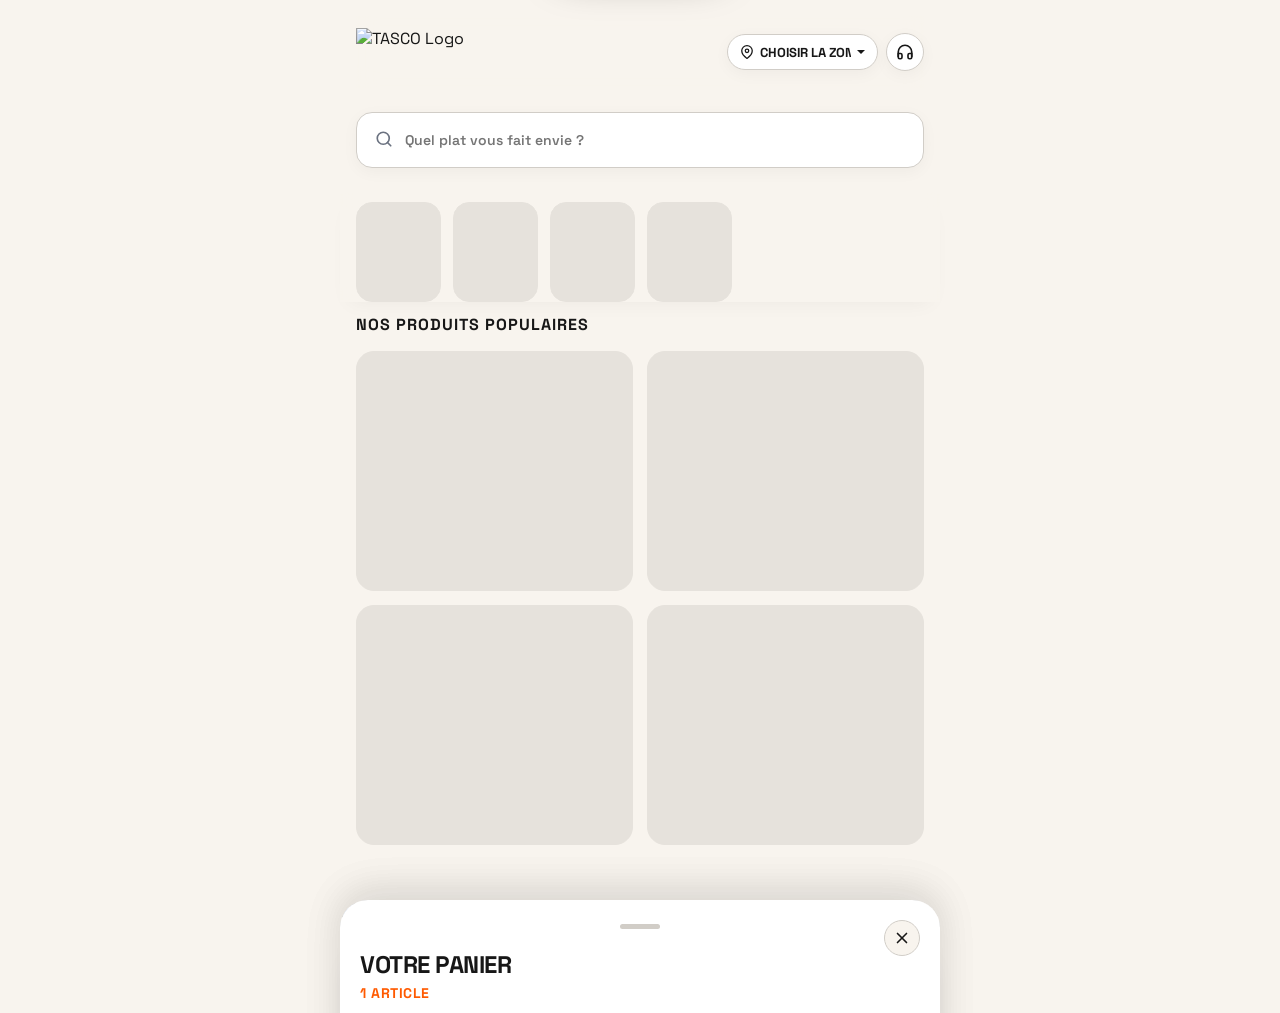
==== commit 540aceda: "Update index.html" ====
--- a/index.html
+++ b/index.html
@@ -1,2571 +1,1364 @@
 <!DOCTYPE html>
-
 <html lang="en">
-
 <head>
-
     <meta charset="UTF-8">
-
     <meta name="viewport" content="width=device-width, initial-scale=1.0, maximum-scale=1.0, user-scalable=no">
-
     <title>TASCO | Fast Cravings. Real Satisfaction.</title>
-
     
-
     <meta property="og:title" content="TASCO.">
-
     <meta property="og:description" content="Vos repas et courses livrés en un éclair à Marrakech !">
-
     <meta property="og:image" content="https://i.postimg.cc/rmmnn3XM/file-000000007624720ab6ae4d2993693772.png">
-
     <meta property="og:url" content="https://tasco.ma/">
-
     <meta property="og:type" content="website">
-
     
-
     <link rel="manifest" href="manifest.json">
 
-
-
     <link href="https://fonts.googleapis.com/css2?family=Space+Grotesk:wght@400;500;600;700;800&display=swap" rel="stylesheet">
-
     
-
     <style>
-
         /* =========================================
-
            TASCO KRAFT & CREAM THEME (DYNAMIC)
-
         ========================================= */
-
         :root {
-
             --bg-main: #F8F4EE; /* TASCO Warm Cream */
-
             --surface: #FFFFFF; /* Pure White Cards */
-
-            
-
+            
             --resto-color: #FF5A00; /* TASCO Orange */
-
             --resto-light: rgba(255, 90, 0, 0.12);
-
-            
-
+            
             --grocery-color: #16A34A; /* Fresh Green */
-
             --grocery-light: #DCFCE7;
-
-            
-
+            
             --theme-color: var(--resto-color);
-
             --theme-light: var(--resto-light);
-
-            
-
+            
             --text-main: #171717; /* Deep Charcoal */
-
             --text-muted: #6B7280;
-
             --border-light: #E6E2DC; 
-
             --border-dark: #D1CDC7;
-
-            
-
+            
             /* VIBRANT BADGE COLORS RESTORED */
-
             --warning: #D97706; --warning-light: #FEF3C7; 
-
             --promo: #DB2777; --promo-light: #FCE7F3; 
-
             --purple: #8B5CF6; --purple-light: #EDE9FE;
-
             --blue: #3B82F6; --blue-light: #DBEAFE;
-
             --danger: #EF4444; --danger-light: #FEE2E2;
 
-
-
             --radius-card: 16px; 
-
             --shadow-sm: 0 4px 16px rgba(23, 23, 23, 0.04); 
-
             --shadow-modal: 0 -10px 40px rgba(23, 23, 23, 0.08);
-
             --shadow-floating: 0 10px 30px rgba(0, 0, 0, 0.15);
-
-        }
-
-
+        }
 
         * { box-sizing: border-box; margin: 0; padding: 0; -webkit-tap-highlight-color: transparent; }
-
         body { font-family: 'Space Grotesk', sans-serif; background: var(--bg-main); color: var(--text-main); padding-bottom: 120px; transition: background-color 0.3s ease; overflow-x: hidden;}
-
-        
-
+        
         body.no-scroll { overflow: hidden; }
 
-
-
         .container { padding: 16px; max-width: 600px; margin: 0 auto; position: relative; }
-
         svg { width: 18px; height: 18px; fill: none; stroke: currentColor; stroke-width: 2.2; stroke-linecap: round; stroke-linejoin: round; }
-
         button, input, select, textarea { font-family: inherit; outline: none; border: none; background: none; }
-
         button { cursor: pointer; }
 
-
-
         #announcementBanner { display: none; background: var(--text-main); color: var(--bg-main); text-align: center; font-size: 13px; font-weight: 800; padding: 12px; text-transform: uppercase; letter-spacing: 0.5px;}
 
-
-
         /* HEADER & LOGO */
-
         .header { display: flex; justify-content: space-between; align-items: center; margin-bottom: 24px; position: sticky; top: 0; background: rgba(248, 244, 238, 0.95); backdrop-filter: blur(10px); z-index: 50; padding: 12px 0; }
-
         .brand-logo { display: flex; align-items: center; gap: 4px; }
-
-        
-
+        
         /* HEADER RIGHT SECTION */
-
         .header-right { display: flex; align-items: center; gap: 8px; }
 
-
-
         /* LOCATION SELECTOR PILL */
-
         .location-pill { position: relative; background: var(--surface); border: 1px solid var(--border-dark); padding: 8px 12px; border-radius: 50px; display: flex; align-items: center; gap: 6px; box-shadow: var(--shadow-sm);}
-
         .location-pill svg.loc-icon { width: 14px; color: var(--text-main); }
-
         .location-pill select { appearance: none; border: none; background: transparent; font-family: inherit; font-size: 13px; font-weight: 800; color: var(--text-main); outline: none; padding-right: 14px; cursor: pointer; width: 105px; text-transform: uppercase;}
-
         .location-pill::after { content: ''; position: absolute; right: 12px; top: 50%; transform: translateY(-50%); width: 0; height: 0; border-left: 4px solid transparent; border-right: 4px solid transparent; border-top: 4px solid var(--text-main); pointer-events: none;}
 
-
-
         /* SUPPORT & INSTALL BUTTONS */
-
         .action-btn-circle { background: var(--surface); border: 1px solid var(--border-dark); width: 38px; height: 38px; border-radius: 50px; display: flex; align-items: center; justify-content: center; color: var(--text-main); box-shadow: var(--shadow-sm); cursor: pointer; transition: 0.2s; text-decoration: none;}
-
         .action-btn-circle:active { transform: scale(0.95); }
-
         .action-btn-circle svg { width: 18px; height: 18px; }
 
-
-
         /* ANIMATED MODE TOGGLE */
-
         .mode-toggle-wrapper { display: flex; justify-content: center; margin-bottom: 24px; }
-
         .mode-toggle { position: relative; display: flex; width: 100%; max-width: 340px; background: var(--surface); border-radius: 50px; padding: 6px; border: 1px solid var(--border-dark); box-shadow: inset 0 2px 8px rgba(0,0,0,0.02); }
-
         .toggle-bg { position: absolute; top: 6px; bottom: 6px; left: 6px; width: calc(50% - 6px); background: var(--theme-color); border-radius: 50px; transition: transform 0.35s cubic-bezier(0.25, 1, 0.5, 1), background-color 0.3s ease, box-shadow 0.3s ease; z-index: 1; box-shadow: 0 4px 12px rgba(255, 90, 0, 0.25);}
-
         .m-btn { flex: 1; position: relative; z-index: 2; padding: 12px 16px; border-radius: 50px; font-size: 14px; font-weight: 800; color: var(--text-muted); display: flex; align-items: center; justify-content: center; gap: 8px; transition: color 0.3s; cursor: pointer; text-transform: uppercase; letter-spacing: 0.5px;}
-
         .m-btn svg { width: 18px; stroke-width: 2.5; }
-
         .m-btn.active { color: white; }
-
-        
-
+        
         /* SEARCH */
-
         .search-box { position: relative; margin-bottom: 24px; }
-
         .search-box input { width: 100%; padding: 18px 18px 18px 48px; border: 1px solid var(--border-dark); border-radius: 16px; background: var(--surface); font-size: 14px; font-weight: 600; color: var(--text-main); transition: 0.2s; box-shadow: var(--shadow-sm);}
-
         .search-box input:focus { border-color: var(--theme-color); box-shadow: 0 0 0 3px var(--theme-light); }
-
         .search-box .s-icon { position: absolute; left: 18px; top: 18px; color: var(--text-muted); width: 20px; }
 
-
-
         /* SKELETON LOADING ANIMATION */
-
         @keyframes shimmer { 0% { background-position: -1000px 0; } 100% { background-position: 1000px 0; } }
-
         .skeleton { background: #E6E2DC; background-image: linear-gradient(to right, #E6E2DC 0%, #F8F4EE 20%, #E6E2DC 40%, #E6E2DC 100%); background-repeat: no-repeat; background-size: 1000px 100%; animation-duration: 1.5s; animation-fill-mode: forwards; animation-iteration-count: infinite; animation-name: shimmer; animation-timing-function: linear; }
-
         .skel-cat { min-width: 85px; height: 100px; border-radius: 16px; border: 1px solid var(--border-light); }
-
         .skel-card { height: 240px; border-radius: 18px; border: 1px solid var(--border-light); }
 
-
-
         /* STICKY CATEGORY WRAPPER */
-
         .category-sticky-wrapper {
-
             position: sticky;
-
             top: 70px; 
-
             z-index: 45;
-
             background: rgba(248, 244, 238, 0.95);
-
             backdrop-filter: blur(8px);
-
             padding-top: 10px;
-
             margin: 0 -16px;
-
             padding-left: 16px;
-
             padding-right: 16px;
-
             box-shadow: 0 10px 20px -10px rgba(23,23,23,0.05); 
-
-        }
-
-
+        }
 
         /* TIER 1: MAIN CATEGORIES */
-
         .main-cats { display: flex; gap: 12px; overflow-x: auto; scrollbar-width: none; margin: 0 -16px 12px; padding: 0 16px; scroll-behavior: smooth; }
-
         .main-cats::-webkit-scrollbar { display: none; }
-
         .mc-card { min-width: 90px; background: var(--surface); border: 1px solid var(--border-dark); border-radius: 16px; padding: 16px 8px; display: flex; flex-direction: column; align-items: center; justify-content: center; gap: 8px; cursor: pointer; transition: 0.2s; box-shadow: var(--shadow-sm);}
-
         .mc-card:active { transform: scale(0.95); }
-
-        
-
+        
         .mc-icon { font-size: 28px; line-height: 1; transition: 0.2s ease; display: flex; align-items: center; justify-content: center;}
-
         .mc-icon svg { width: 28px; height: 28px; stroke-width: 1.5; color: var(--text-main); transition: 0.2s ease; }
-
         .mc-card:not(.active) .mc-icon { opacity: 0.6; } 
-
         .mc-card.active .mc-icon { opacity: 1; filter: drop-shadow(0 4px 8px rgba(0,0,0,0.08)); }
-
         .mc-card.active .mc-icon svg { color: var(--theme-color); }
-
-        
-
+        
         .mc-text { font-size: 12px; font-weight: 800; color: var(--text-main); text-align: center; text-transform: uppercase; letter-spacing: 0.5px;}
-
         .mc-card.active { border-color: var(--theme-color); background: var(--theme-light); }
-
         .mc-card.active .mc-text { color: var(--theme-color); }
-
-        
-
+        
         /* TIER 2: SUBCATEGORIES */
-
         .sub-cats { display: none; gap: 8px; overflow-x: auto; scrollbar-width: none; margin: 0 -16px 16px; padding: 0 16px 10px; scroll-behavior: smooth; }
-
         .sub-cats::-webkit-scrollbar { display: none; }
-
         .sc-pill { padding: 10px 18px; border-radius: 50px; background: var(--surface); border: 1px solid var(--border-dark); font-size: 13px; font-weight: 700; color: var(--text-muted); white-space: nowrap; cursor: pointer; transition: 0.2s; box-shadow: var(--shadow-sm); text-transform: uppercase; letter-spacing: 0.5px;}
-
         .sc-pill.active { background: var(--theme-color); color: white; border-color: var(--theme-color); }
 
-
-
         /* GRID HEADER */
-
         .grid-header { font-size: 16px; font-weight: 800; color: var(--text-main); margin-bottom: 16px; margin-top: 8px; display: flex; align-items: center; gap: 8px; text-transform: uppercase; letter-spacing: 1px;}
-
         .grid-header .count { font-size: 12px; color: var(--text-muted); font-weight: 600; text-transform: none; letter-spacing: 0;}
 
-
-
         /* PRODUCT GRID */
-
         .product-grid { display: grid; grid-template-columns: 1fr 1fr; gap: 14px; margin-bottom: 32px;}
-
         .prod-card { background: var(--surface); border-radius: 18px; padding: 10px; position: relative; border: 1px solid var(--border-dark); display: flex; flex-direction: column; cursor: pointer; transition: 0.2s; overflow: hidden; box-shadow: var(--shadow-sm);} 
-
         .prod-card:active { transform: scale(0.98); }
-
-        
-
+        
         .prod-img-wrap { width: 100%; aspect-ratio: 5 / 4; overflow: hidden; background: var(--bg-main); border-radius: 12px; transition: transform 0.3s; margin-bottom: 12px; display: flex; align-items: center; justify-content: center; border: 1px solid var(--border-light);}
-
         .prod-img { width: 100%; height: 100%; object-fit: cover; display: block; } 
-
-        
-
-        /* RESTORED COLORFUL BADGES & TRAITS */
-
+        
         .prod-tag { position: absolute; top: 10px; left: 10px; font-size: 10px; font-weight: 800; padding: 6px 10px; border-radius: 6px; z-index: 2; display: flex; align-items: center; gap: 3px; letter-spacing: 0.5px; box-shadow: 0 4px 12px rgba(0,0,0,0.08); text-transform: uppercase;}
-
         .tag-promo { background: var(--promo-light); color: var(--promo); }
-
         .tag-vedette { background: var(--danger-light); color: var(--danger); }
-
         .tag-nouveau { background: var(--purple-light); color: var(--purple); }
-
         .tag-populaire { background: var(--warning-light); color: var(--warning); }
-
         .tag-combo { background: var(--blue-light); color: var(--blue); }
-
         .tag-resto { background: var(--warning-light); color: var(--warning); }
-
         .tag-grocery { background: var(--grocery-light); color: var(--grocery-color); }
-
-        
-
+        
         .card-trait-wrap { display: flex; gap: 6px; margin-bottom: 12px; flex-wrap: wrap; }
-
         .card-trait { background: var(--bg-main); color: var(--text-muted); font-size: 10px; font-weight: 800; padding: 4px 8px; border-radius: 6px; display: inline-flex; align-items: center; text-transform: uppercase; letter-spacing: 0.5px; border: 1px solid var(--border-light);}
 
-
-
         .prod-info-block { flex: 1; display: flex; flex-direction: column; justify-content: flex-start; padding: 0 4px; }
-
         .prod-title { font-size: 16px; font-weight: 800; color: var(--text-main); margin-bottom: 4px; line-height: 1.2; display: -webkit-box; -webkit-line-clamp: 2; -webkit-box-orient: vertical; overflow: hidden; letter-spacing: -0.5px;} 
-
         .prod-category { font-size: 12px; color: var(--text-muted); font-weight: 600; white-space: nowrap; overflow: hidden; text-overflow: ellipsis; text-transform: uppercase; letter-spacing: 0.5px;}
-
-        
-
+        
         .prod-bottom-row { display: flex; justify-content: space-between; align-items: center; margin-top: auto;}
-
-        
-
+        
         .p-old-price { font-size: 12px; color: var(--text-muted); text-decoration: line-through; font-weight: 700; margin-bottom: 2px; line-height: 1; display: block;}
-
         .prod-price { font-size: 18px; font-weight: 800; color: var(--theme-color); line-height: 1; display: block;} 
 
-
-
-        /* DYNAMIC ADD BUTTON */
-
         .btn-add { width: 40px; height: 40px; background: var(--theme-color); color: white; border-radius: 12px; display: flex; align-items: center; justify-content: center; flex-shrink: 0; transition: background-color 0.3s ease, transform 0.1s; box-shadow: 0 4px 10px rgba(0,0,0,0.15);} 
-
         .btn-add:active { transform: scale(0.9); }
-
         .btn-add svg { stroke-width: 2.5; }
 
-
-
         /* FULL WIDTH BOTTOM CART BAR + ANIMATIONS */
-
         @keyframes pulseCartAnim { 0% { transform: translateY(0) scale(1); } 50% { transform: translateY(0) scale(1.04); } 100% { transform: translateY(0) scale(1); } }
-
-        
-
+        
         .floating-cart { position: fixed; bottom: 20px; left: 16px; right: 16px; max-width: 568px; margin: 0 auto; background: var(--theme-color); border-radius: 16px; padding: 18px 24px; display: flex; justify-content: space-between; align-items: center; color: white; box-shadow: var(--shadow-floating); z-index: 90; cursor: pointer; transform: translateY(200%); transition: transform 0.4s cubic-bezier(0.175, 0.885, 0.32, 1), background-color 0.3s ease; }
-
         .floating-cart.visible { transform: translateY(0); }
-
         .floating-cart.visible.pulse-anim { animation: pulseCartAnim 0.3s cubic-bezier(0.175, 0.885, 0.32, 1.275); }
-
-        
-
+        
         .fc-left { display: flex; align-items: center; gap: 12px; font-size: 16px; font-weight: 800; text-transform: uppercase; letter-spacing: 0.5px;}
-
         .fc-icon-wrapper { position: relative; display: flex; align-items: center; justify-content: center; color: white;}
-
         .fc-icon-wrapper svg { width: 24px; height: 24px; stroke-width: 2.5;}
-
         .fc-badge { position: absolute; top: -8px; right: -8px; background: white; color: var(--theme-color); font-size: 11px; font-weight: 800; width: 20px; height: 20px; border-radius: 50%; display: flex; align-items: center; justify-content: center; box-shadow: 0 2px 4px rgba(0,0,0,0.2);}
-
         .fc-right { display: flex; align-items: center; gap: 12px; font-size: 20px; font-weight: 800;}
-
         .fc-arrow { background: white; color: var(--theme-color); width: 36px; height: 36px; border-radius: 50%; display: flex; align-items: center; justify-content: center; }
 
-
-
         .closed-banner { background: var(--danger); color: white; padding: 14px; text-align: center; font-size: 14px; font-weight: 800; border-radius: var(--radius-card); margin-bottom: 24px; display: none; text-transform: uppercase; letter-spacing: 0.5px;}
 
-
-
         /* MODAL OVERLAYS */
-
         .overlay { position: fixed; inset: 0; background: rgba(23, 23, 23, 0.7); backdrop-filter: blur(4px); z-index: 1000; opacity: 0; pointer-events: none; transition: 0.3s; }
-
         .overlay.active { opacity: 1; pointer-events: auto; }
-
-        
-
+        
         /* PRODUCT MODAL SHEET */
-
         .product-sheet { position: fixed; bottom: 0; left: 0; right: 0; background: white; border-radius: 28px 28px 0 0; z-index: 1001; transform: translateY(100%); transition: 0.4s cubic-bezier(0.175, 0.885, 0.32, 1); max-width: 600px; margin: 0 auto; box-shadow: var(--shadow-modal); max-height: 92vh; display: flex; flex-direction: column; overflow: hidden; padding: 0;}
-
         .product-sheet.active { transform: translateY(0); }
-
-        
-
+        
         .pm-header-img-wrap { position: relative; width: 100%; aspect-ratio: 5 / 4; height: auto; background: var(--bg-main); flex-shrink: 0; border-bottom: 1px solid var(--border-light);}
-
         .pm-img { width: 100%; height: 100%; object-fit: cover; } 
-
         .pm-close-btn { position: absolute; top: 16px; right: 16px; width: 40px; height: 40px; background: white; border-radius: 50%; display: flex; align-items: center; justify-content: center; color: var(--text-main); cursor: pointer; box-shadow: 0 4px 16px rgba(23,23,23,0.15); z-index: 10;}
-
-        
-
+        
         .pm-content { overflow-y: auto; padding: 24px 24px 100px; flex: 1; scrollbar-width: none;}
-
         .pm-content::-webkit-scrollbar { display: none; }
-
-        
-
+        
         .pm-title { font-size: 28px; font-weight: 800; margin-bottom: 4px; color: var(--text-main); letter-spacing: -1px;}
-
         .pm-price { font-size: 22px; font-weight: 800; color: var(--theme-color); margin-bottom: 16px;}
-
         .pm-desc { font-size: 14px; color: var(--text-muted); line-height: 1.6; margin-bottom: 32px; font-weight: 500;}
-
-        
-
+        
         .pm-section { margin-bottom: 32px; }
-
         .pm-section-header { display: flex; align-items: center; gap: 8px; margin-bottom: 16px; }
-
         .pm-section-title { font-size: 16px; font-weight: 800; color: var(--text-main); text-transform: uppercase; letter-spacing: 1px;}
-
         .badge-req { background: var(--theme-light); color: var(--theme-color); font-size: 10px; font-weight: 800; padding: 6px 10px; border-radius: 50px; text-transform: uppercase; letter-spacing: 0.5px;}
-
         .badge-opt { background: var(--bg-main); color: var(--text-muted); border: 1px solid var(--border-dark); font-size: 10px; font-weight: 800; padding: 4px 10px; border-radius: 50px; text-transform: uppercase; letter-spacing: 0.5px;}
 
-
-
-        /* DYNAMIC MODAL OPTIONS */
-
+        /* =========================================
+           RICH VISUAL OPTION MENUS
+        ========================================= */
+        
+        /* 1. SQUARE GRID LAYOUT (Ingredients, Bases) */
+        .opt-img-grid { display: grid; grid-template-columns: repeat(auto-fill, minmax(100px, 1fr)); gap: 12px; margin-top: 8px; }
+        .opt-img-grid.two-cols { grid-template-columns: 1fr 1fr; }
+        .opt-img-card { border: 2px solid var(--border-light); border-radius: 16px; padding: 16px 12px; display: flex; flex-direction: column; align-items: center; text-align: center; cursor: pointer; transition: 0.2s; background: var(--surface); position: relative; }
+        .opt-img-card.selected { border-color: var(--theme-color); background: var(--theme-light); }
+        .opt-img-card img { width: 54px; height: 54px; object-fit: contain; margin-bottom: 12px; }
+        .opt-item-title { font-size: 13px; font-weight: 800; color: var(--text-main); line-height: 1.2;}
+        .opt-item-price { font-size: 11px; color: var(--text-muted); font-weight: 700; margin-top: 4px; }
+        .opt-img-card.selected .opt-item-price { color: var(--theme-color); }
+        .check-badge { position: absolute; top: 8px; right: 8px; width: 22px; height: 22px; background: var(--theme-color); border-radius: 50%; display: none; align-items: center; justify-content: center; color: white; box-shadow: 0 2px 6px rgba(255, 90, 0, 0.3);}
+        .opt-img-card.selected .check-badge { display: flex; }
+
+        /* 2. HORIZONTAL LIST LAYOUT (Sauces, Meats) */
+        .opt-img-list { display: grid; grid-template-columns: 1fr 1fr; gap: 12px; margin-top: 8px; }
+        .opt-img-row { border: 2px solid var(--border-light); border-radius: 50px; padding: 8px 16px 8px 8px; display: flex; align-items: center; gap: 12px; cursor: pointer; transition: 0.2s; background: var(--surface); position: relative; }
+        .opt-img-row.selected { border-color: var(--theme-color); background: var(--theme-light); }
+        .opt-img-row img { width: 40px; height: 40px; border-radius: 50%; object-fit: cover; background: var(--bg-main); }
+        .opt-row-text { display: flex; flex-direction: column; flex: 1; }
+        .opt-row-title { font-size: 13px; font-weight: 800; color: var(--text-main); line-height: 1.2; }
+        .pill-check { width: 20px; height: 20px; background: var(--theme-color); border-radius: 50%; display: none; align-items: center; justify-content: center; color: white; }
+        .opt-img-row.selected .pill-check { display: flex; }
+
+        /* 3. TEXT PILL LAYOUT (Classic) */
         .opt-scroll { display: flex; gap: 12px; overflow-x: auto; scrollbar-width: none; margin: 0 -24px; padding: 0 24px; }
-
         .opt-scroll::-webkit-scrollbar { display: none; }
-
         .opt-pill { border: 2px solid var(--border-dark); border-radius: 50px; padding: 12px 20px; font-size: 14px; font-weight: 700; color: var(--text-main); cursor: pointer; transition: 0.2s; display: flex; align-items: center; gap: 8px; white-space: nowrap; }
-
         .opt-pill.selected { border-color: var(--theme-color); color: var(--theme-color); background: var(--theme-light); }
-
         .opt-pill .price-tag { font-size: 12px; font-weight: 700; color: var(--text-muted); margin-left: 4px; }
-
         .opt-pill.selected .price-tag { color: var(--theme-color); }
-
         .opt-check { display: none; width: 16px; height: 16px; background: var(--theme-color); border-radius: 50%; align-items: center; justify-content: center; }
-
         .opt-pill.selected .opt-check { display: flex; }
-
         .opt-check::after { content: ''; width: 4px; height: 8px; border: solid white; border-width: 0 2px 2px 0; transform: rotate(45deg); margin-bottom: 2px;}
 
-
-
         .opt-list { display: flex; flex-direction: column; gap: 12px; }
-
-        .opt-row { display: flex; justify-content: space-between; align-items: center; cursor: pointer; padding: 16px 20px; border: 2px solid var(--border-dark); border-radius: 16px; transition: 0.2s; background: var(--surface); }
-
-        .opt-row.selected { border-color: var(--theme-color); background: var(--theme-light); }
-
+        .opt-text-row { display: flex; justify-content: space-between; align-items: center; cursor: pointer; padding: 16px 20px; border: 2px solid var(--border-dark); border-radius: 16px; transition: 0.2s; background: var(--surface); }
+        .opt-text-row.selected { border-color: var(--theme-color); background: var(--theme-light); }
         .opt-left { display: flex; align-items: center; gap: 12px; font-size: 15px; font-weight: 700; color: var(--text-main); }
-
         .opt-right { display: flex; align-items: center; gap: 12px; font-size: 14px; font-weight: 700; color: var(--text-muted); }
-
-        .opt-row.selected .opt-right { color: var(--theme-color); }
-
+        .opt-text-row.selected .opt-right { color: var(--theme-color); }
         .opt-checkbox { width: 24px; height: 24px; border: 2px solid var(--border-dark); border-radius: 6px; display: flex; align-items: center; justify-content: center; transition: 0.2s; background: white;}
-
-        .opt-row.selected .opt-checkbox { background: var(--theme-color); border-color: var(--theme-color); }
-
-        .opt-row.selected .opt-checkbox::after { content: ''; width: 5px; height: 10px; border: solid white; border-width: 0 2px 2px 0; transform: rotate(45deg); margin-bottom: 2px;}
-
-
-
+        .opt-text-row.selected .opt-checkbox { background: var(--theme-color); border-color: var(--theme-color); }
+        .opt-text-row.selected .opt-checkbox::after { content: ''; width: 5px; height: 10px; border: solid white; border-width: 0 2px 2px 0; transform: rotate(45deg); margin-bottom: 2px;}
+
+        /* TEXTAREA & CART FOOTER */
         .textarea-notes { width: 100%; padding: 16px; border-radius: 16px; border: 1px solid var(--border-dark); background: var(--bg-main); font-size: 14px; resize: none; outline: none; margin-bottom: 20px; font-weight: 600; font-family: inherit;}
-
         .textarea-notes:focus { border-color: var(--theme-color); background: var(--surface); box-shadow: 0 0 0 3px var(--theme-light);}
 
-
-
         .pm-sticky-bottom { position: absolute; bottom: 0; left: 0; right: 0; background: white; padding: 16px 24px 24px; display: flex; gap: 16px; align-items: center; box-shadow: 0 -10px 40px rgba(23,23,23,0.08); z-index: 20; border-radius: 0 0 28px 28px; }
-
         .qty-pill { display: flex; align-items: center; background: var(--bg-main); border-radius: 50px; padding: 6px; border: 1px solid var(--border-dark);}
-
         .qty-btn { width: 40px; height: 40px; display: flex; align-items: center; justify-content: center; font-size: 24px; font-weight: 600; color: var(--text-main); border: none; background: transparent; cursor: pointer;}
-
         .qty-val { font-size: 18px; font-weight: 800; min-width: 24px; text-align: center; }
-
         .btn-add-cart { flex: 1; background: var(--theme-color); color: white; border-radius: 16px; padding: 20px; font-size: 16px; font-weight: 800; border: none; display: flex; justify-content: center; align-items: center; gap: 12px; cursor: pointer; transition: 0.2s; box-shadow: 0 8px 24px rgba(0, 0, 0, 0.15); text-transform: uppercase; letter-spacing: 1px;}
-
         .btn-add-cart:active { transform: scale(0.98); }
 
-
-
         /* CART MODAL */
-
         .std-sheet { position: fixed; bottom: 0; left: 0; right: 0; background: var(--surface); border-radius: 28px 28px 0 0; padding: 24px 20px 40px; z-index: 1001; transform: translateY(100%); transition: 0.4s cubic-bezier(0.175, 0.885, 0.32, 1); max-width: 600px; margin: 0 auto; box-shadow: var(--shadow-modal); max-height: 90vh; overflow-y: auto; scrollbar-width: none; }
-
         .std-sheet::-webkit-scrollbar { display: none; }
-
         .std-sheet.active { transform: translateY(0); }
-
         .sheet-handle { width: 40px; height: 5px; background: var(--border-dark); border-radius: 10px; margin: 0 auto 20px; }
-
         .sheet-close { position: absolute; top: 20px; right: 20px; width: 36px; height: 36px; background: var(--bg-main); border-radius: 50%; display: flex; align-items: center; justify-content: center; color: var(--text-main); cursor: pointer; border: 1px solid var(--border-dark);}
 
-
-
         #cartModal h2 { font-size: 24px; font-weight: 800; margin-bottom: 4px; color: var(--text-main); letter-spacing: -0.5px; text-transform: uppercase;}
-
         #cartCountHeader { font-size: 14px; font-weight: 800; color: var(--theme-color); text-transform: uppercase; letter-spacing: 0.5px;}
-
         .cart-subtitle { font-size: 13px; color: var(--text-muted); font-weight: 600; margin-bottom: 32px; }
-
-        
-
+        
         .cart-item { display: flex; gap: 16px; padding: 20px 0; border-bottom: 1px dashed var(--border-dark); align-items: center;}
-
         .cart-item:last-child { border-bottom: none; }
-
         .ci-img { width: 72px; height: 72px; border-radius: 16px; object-fit: cover; background: var(--bg-main); border: 1px solid var(--border-dark);}
-
         .ci-details { flex: 1; }
-
         .ci-name { font-size: 16px; font-weight: 800; margin-bottom: 4px; color: var(--text-main); letter-spacing: -0.5px;}
-
         .ci-meta { font-size: 13px; color: var(--text-muted); margin-bottom: 6px; line-height: 1.4; font-weight: 500;}
-
         .ci-price { font-size: 16px; font-weight: 800; color: var(--theme-color); margin-bottom: 8px;}
-
         .ci-actions { display: flex; flex-direction: column; align-items: flex-end; justify-content: center; gap: 12px;}
-
         .ci-qty-pill { display: flex; align-items: center; gap: 12px; border: 1px solid var(--border-dark); border-radius: 50px; padding: 6px 12px; background: var(--bg-main); }
-
         .ci-qty-btn { width: 24px; height: 24px; display: flex; align-items: center; justify-content: center; font-size: 18px; font-weight: 600; color: var(--text-main); border:none; background:transparent;}
-
         .ci-qty-val { font-size: 15px; font-weight: 800; min-width: 14px; text-align: center;}
-
         .ci-remove { font-size: 11px; color: var(--danger); font-weight: 800; cursor: pointer; display: flex; align-items:center; gap: 4px; transition: 0.2s; border:none; background:var(--danger-light); padding: 4px 8px; border-radius: 6px; text-transform: uppercase;}
-
         .ci-remove svg { color: var(--danger); }
-
-        
-
+        
         .cart-summary { background: var(--bg-main); border-radius: 16px; padding: 24px; margin-top: 16px; margin-bottom: 32px; border: 1px solid var(--border-dark);}
-
         .cs-row { display: flex; justify-content: space-between; font-size: 14px; margin-bottom: 16px; color: var(--text-muted); font-weight: 600; text-transform: uppercase; letter-spacing: 0.5px;}
-
         .cs-row.total { font-size: 20px; font-weight: 800; color: var(--text-main); margin-bottom: 0; padding-top: 16px; border-top: 2px dashed var(--border-dark); }
 
-
-
         .form-group { margin-bottom: 20px; }
-
         .form-input { width: 100%; padding: 18px; border-radius: 16px; border: 1px solid var(--border-dark); background: var(--surface); font-size: 15px; outline: none; font-weight: 600; transition: 0.2s; color: var(--text-main); font-family: inherit; box-shadow: var(--shadow-sm);}
-
         .form-input:focus { border-color: var(--theme-color); box-shadow: 0 0 0 3px var(--theme-light); }
-
         .form-input::placeholder { color: #A1A1AA; }
-
-        
-
+        
         select.form-input { appearance: none; cursor: pointer; text-transform: uppercase; letter-spacing: 0.5px;}
-
         .select-wrapper { position: relative; }
-
         .select-wrapper::after { content: ''; position: absolute; right: 20px; top: 50%; transform: translateY(-50%); width: 0; height: 0; border-left: 5px solid transparent; border-right: 5px solid transparent; border-top: 5px solid var(--text-main); pointer-events: none;}
 
-
-
         .cart-zone-wrapper .zone-icon { position: absolute; left: 18px; top: 50%; transform: translateY(-50%); width: 20px; color: var(--text-main); pointer-events: none; }
-
         .cart-zone-wrapper select.form-input { padding-left: 52px; }
 
-
-
         .btn-main-cart { width: 100%; padding: 20px; background: var(--theme-color); color: white; font-size: 16px; font-weight: 800; border-radius: 16px; border: none; margin-top: 24px; box-shadow: 0 8px 24px rgba(0,0,0,0.15); cursor: pointer; transition: 0.2s; text-transform: uppercase; letter-spacing: 1px;}
-
         .btn-main-cart:active { transform: scale(0.98); }
 
-
-
         .secure-text { display: flex; align-items: center; justify-content: center; gap: 8px; font-size: 12px; color: var(--text-muted); font-weight: 700; margin-top: 20px; text-transform: uppercase; letter-spacing: 0.5px;}
-
         .secure-text svg { width: 14px; height: 14px; stroke: currentColor; stroke-width: 2.5;}
 
-
-
         /* TOAST */
-
         .toast { position: fixed; top: 20px; left: 50%; transform: translateX(-50%) translateY(-100px); background: var(--text-main); color: white; padding: 14px 24px; border-radius: 50px; font-size: 14px; font-weight: 700; display: flex; align-items: center; gap: 8px; box-shadow: 0 10px 40px rgba(0,0,0,0.4); z-index: 2000; transition: 0.4s cubic-bezier(0.175, 0.885, 0.32, 1.275); }
-
         .toast.show { transform: translateX(-50%) translateY(0); }
-
     </style>
-
 </head>
-
 <body>
 
-
-
     <div id="announcementBanner"></div>
 
-
-
     <div class="container">
-
         <div class="closed-banner" id="closedBanner">La boutique est actuellement fermée.</div>
 
-
-
         <header class="header">
-
             <div class="brand-logo" style="display: flex; align-items: center;">
-
                 <img src="https://i.postimg.cc/rmmnn3XM/file-000000007624720ab6ae4d2993693772.png" alt="TASCO Logo" style="height: 48px; width: auto; object-fit: contain;">
-
             </div>
 
-
-
             <div class="header-right">
-
                 <div class="location-pill">
-
                     <svg class="loc-icon" viewBox="0 0 24 24"><path d="M21 10c0 7-9 13-9 13s-9-6-9-13a9 9 0 0 1 18 0z"></path><circle cx="12" cy="10" r="3"></circle></svg>
-
                     <select id="headerZoneSelect" onchange="syncZone(this.value)">
-
                         <option value="" disabled selected>CHOISIR LA ZONE</option>
-
                     </select>
-
                 </div>
-
                 
-
                 <button id="navInstallBtn" class="action-btn-circle" style="display:none; color: var(--text-main); background: var(--surface); border-color: var(--border-dark);" title="Installer l'App">
-
                     <svg viewBox="0 0 24 24"><path d="M21 15v4a2 2 0 0 1-2 2H5a2 2 0 0 1-2-2v-4"></path><polyline points="7 10 12 15 17 10"></polyline><line x1="12" y1="15" x2="12" y2="3"></line></svg>
-
                 </button>
-
                 
-
                 <a href="https://wa.me/212708006088" target="_blank" class="action-btn-circle" aria-label="Support">
-
                     <svg viewBox="0 0 24 24"><path d="M3 18v-6a9 9 0 0 1 18 0v6"></path><path d="M21 19a2 2 0 0 1-2 2h-1a2 2 0 0 1-2-2v-3a2 2 0 0 1 2-2h3zM3 19a2 2 0 0 0 2 2h1a2 2 0 0 0 2-2v-3a2 2 0 0 0-2-2H3z"></path></svg>
-
                 </a>
-
             </div>
-
         </header>
 
-
-
-        <div class="mode-toggle-wrapper">
-
+        <div class="mode-toggle-wrapper" style="display: none;">
             <div class="mode-toggle">
-
                 <div class="toggle-bg" id="toggleBg"></div>
-
                 <div class="m-btn active" id="btnResto" onclick="setMode('Resto')">
-
                     <svg viewBox="0 0 24 24" fill="none" stroke="currentColor" stroke-width="2.5" stroke-linecap="round" stroke-linejoin="round"><path d="M3 2v7c0 1.1.9 2 2 2h4a2 2 0 0 0 2-2V2"></path><path d="M7 2v20"></path><path d="M21 15V2v0a5 5 0 0 0-5 5v6c0 1.1.9 2 2 2h3Zm0 0v7"></path></svg>
-
                     Resto
-
                 </div>
-
                 <div class="m-btn" id="btnGrocery" onclick="setMode('Grocery')">
-
                     <svg viewBox="0 0 24 24"><path d="M6 2L3 6v14a2 2 0 0 0 2 2h14a2 2 0 0 0 2-2V6l-3-4z"></path><line x1="3" y1="6" x2="21" y2="6"></line><path d="M16 10a4 4 0 0 1-8 0"></path></svg>
-
                     Grocery
-
                 </div>
-
             </div>
-
         </div>
 
-
-
         <div class="search-box">
-
             <svg class="s-icon" viewBox="0 0 24 24"><circle cx="11" cy="11" r="8"></circle><line x1="21" y1="21" x2="16.65" y2="16.65"></line></svg>
-
-            <input type="text" id="searchInput" placeholder="Que voulez-vous commander aujourd'hui ?">
-
+            <input type="text" id="searchInput" placeholder="Quel plat vous fait envie ?">
         </div>
 
-
-
         <div class="category-sticky-wrapper">
-
             <div class="main-cats" id="mainCatContainer">
-
                 <div class="skeleton skel-cat"></div>
-
                 <div class="skeleton skel-cat"></div>
-
                 <div class="skeleton skel-cat"></div>
-
                 <div class="skeleton skel-cat"></div>
-
             </div>
 
-
-
             <div class="sub-cats" id="subCatContainer"></div>
-
         </div>
 
-
-
         <div id="gridSection">
-
             <h2 class="grid-header" id="gridTitle">Nos produits populaires <span class="count" id="gridCount"></span></h2>
-
             <div class="product-grid" id="mainGrid">
-
                 <div class="skeleton skel-card"></div>
-
                 <div class="skeleton skel-card"></div>
-
                 <div class="skeleton skel-card"></div>
-
                 <div class="skeleton skel-card"></div>
-
             </div>
-
         </div>
 
-
-
     </div>
 
-
-
     <div class="floating-cart" id="floatingCart" onclick="openCartModal()">
-
         <div class="fc-left">
-
             <div class="fc-icon-wrapper">
-
                 <svg viewBox="0 0 24 24"><circle cx="9" cy="21" r="1"></circle><circle cx="20" cy="21" r="1"></circle><path d="M1 1h4l2.68 13.39a2 2 0 0 0 2 1.61h9.72a2 2 0 0 0 2-1.61L23 6H6"></path></svg>
-
                 <div class="fc-badge" id="floatCartBadge">1</div>
-
             </div>
-
             <span>PANIER</span>
-
         </div>
-
         <div class="fc-right">
-
             <span id="floatCartTotal">0 DH</span>
-
             <div class="fc-arrow"><svg viewBox="0 0 24 24" style="width:20px;"><polyline points="9 18 15 12 9 6"></polyline></svg></div>
-
         </div>
-
     </div>
 
-
-
     <div class="overlay" id="productOverlay" onclick="if(event.target===this) closeModals()"></div>
-
     
-
     <div class="bottom-sheet product-sheet" id="productModal">
-
         <div class="pm-header-img-wrap">
-
             <img src="" class="pm-img" id="modalImg" loading="lazy" decoding="async">
-
             <div class="pm-close-btn" onclick="closeModals()"><svg viewBox="0 0 24 24"><line x1="18" y1="6" x2="6" y2="18"></line><line x1="6" y1="6" x2="18" y2="18"></line></svg></div>
-
         </div>
-
-        
-
+        
         <div class="pm-content">
-
             <div id="modalTraits"></div>
-
             <h2 class="pm-title" id="modalTitle">Nom du produit</h2>
-
             <div class="pm-price" id="modalPrice">0 DH</div>
-
             <p class="pm-desc" id="modalDesc"></p>
 
-
-
             <div id="modalConfigSections"></div>
 
-
-
             <div class="pm-section" id="modalNotesSection">
-
                 <div class="pm-section-header">
-
                     <span class="pm-section-title">Instructions Spéciales</span>
-
                     <span class="badge-opt">OPTIONNEL</span>
-
                 </div>
-
                 <textarea class="textarea-notes" id="modalNotes" rows="2" placeholder="Ex: Sans oignons, bien cuit..."></textarea>
-
             </div>
-
         </div>
-
-        
-
+        
         <div class="pm-sticky-bottom">
-
             <div class="qty-pill">
-
                 <button class="qty-btn" onclick="updateModalQty(-1)">−</button>
-
                 <span class="qty-val" id="modalQty">1</span>
-
                 <button class="qty-btn" onclick="updateModalQty(1)">+</button>
-
             </div>
-
             <button class="btn-add-cart" id="btnAddToCart" onclick="addToCart()">
-
                 AJOUTER • <span id="modalBtnTotal">0 DH</span>
-
             </button>
-
         </div>
-
     </div>
 
-
-
     <div class="overlay" id="cartOverlay" onclick="if(event.target===this) closeModals()"></div>
-
     <div class="std-sheet" id="cartModal">
-
         <div class="sheet-handle"></div>
-
         <div class="sheet-close" onclick="closeModals()"><svg viewBox="0 0 24 24" style="width:18px;"><line x1="18" y1="6" x2="6" y2="18"></line><line x1="6" y1="6" x2="18" y2="18"></line></svg></div>
-
-        
-
+        
         <h2>VOTRE PANIER</h2>
-
         <p class="cart-subtitle"><span id="cartCountHeader">1 ARTICLE</span></p>
 
-
-
         <div id="cartItemsList"></div>
 
-
-
         <div class="cart-summary">
-
             <div class="cs-row"><span>Sous-total</span><span id="cartSubtotal">0 DH</span></div>
-
             <div class="cs-row"><span>Frais de livraison</span><span id="cartDelivery">-- DH</span></div>
-
             <div class="cs-row total"><span>TOTAL</span><span id="cartTotal">0 DH</span></div>
-
         </div>
 
-
-
         <div id="checkoutForm">
-
             <h3 style="font-size: 15px; font-weight: 800; margin-bottom: 16px; text-transform:uppercase; letter-spacing:0.5px;">Détails de livraison</h3>
-
             <div class="form-group">
-
                 <input type="text" id="custName" class="form-input" placeholder="Ton prénom ou surnom ✌️">
-
             </div>
-
             <div class="form-group">
-
                 <input type="tel" id="custPhone" class="form-input" placeholder="Numéro de téléphone *">
-
             </div>
-
-            
-
+            
             <div class="form-group select-wrapper cart-zone-wrapper">
-
                 <svg class="zone-icon" viewBox="0 0 24 24"><path d="M21 10c0 7-9 13-9 13s-9-6-9-13a9 9 0 0 1 18 0z"></path><circle cx="12" cy="10" r="3"></circle></svg>
-
                 <select id="custArea" class="form-input" onchange="syncZone(this.value)">
-
                     <option value="" disabled selected>CHOISISSEZ VOTRE ZONE...</option>
-
                 </select>
-
             </div>
-
         </div>
 
-
-
         <button class="btn-main-cart" id="btnSubmitOrder" onclick="submitOrder()">COMMANDER VIA WHATSAPP</button>
-
         <div class="secure-text">
-
             <svg viewBox="0 0 24 24"><rect x="3" y="11" width="18" height="11" rx="2" ry="2"></rect><path d="M7 11V7a5 5 0 0 1 10 0v4"></path></svg>
-
             VOS INFORMATIONS SONT SÉCURISÉES
-
         </div>
-
     </div>
 
-
-
     <div class="toast" id="toastBox">
-
         <svg viewBox="0 0 24 24"><path d="M22 11.08V12a10 10 0 1 1-5.93-9.14"></path><polyline points="22 4 12 14.01 9 11.01"></polyline></svg><span id="toastMsg">Action réussie</span>
-
     </div>
 
-
-
     <script type="module">
-
         import { initializeApp } from "https://www.gstatic.com/firebasejs/10.7.1/firebase-app.js";
-
         import { getFirestore, collection, onSnapshot, addDoc, doc } from "https://www.gstatic.com/firebasejs/10.7.1/firebase-firestore.js";
 
-
-
-        // KEEP YOUR EXISTING FIREBASE CONFIG HERE
-
         const firebaseConfig = {
-
           apiKey: "AIzaSyAaaR52bvyQfkxmZL16lcg4Bd4M76OtbI4",
-
           authDomain: "lesgo-cd7f9.firebaseapp.com",
-
           projectId: "lesgo-cd7f9",
-
           storageBucket: "lesgo-cd7f9.firebasestorage.app",
-
           messagingSenderId: "618932234525",
-
           appId: "1:618932234525:web:8eb0b934b1bfd1060059f4"
-
-        };
-
+        };
         const app = initializeApp(firebaseConfig);
-
         const db = getFirestore(app);
 
-
-
         const formatPrice = (num) => { const p = Number(num); return p % 1 === 0 ? p.toString() : p.toFixed(2); };
 
-
-
         let allProducts = [];
-
         let currentMode = 'Resto'; 
-
         let activeMainCategory = 'Top ventes'; 
-
         let activeSubCategory = 'All';
-
         let isFirstDataLoad = true; 
-
-        
-
+        
         let previousCartTotal = 0;
-
-        
-
+        
         let cart = [];
-
         try {
-
             const savedCart = localStorage.getItem('tascoCart');
-
             if (savedCart) cart = JSON.parse(savedCart);
-
         } catch(e) {}
 
-
-
         let currentProductData = null;
-
-        
-
+        
         let customModalState = { 
-
             qty: 1, 
-
             basePrice: 0,
-
             selections: {} 
-
-        };
-
-
+        };
 
         const categoryAssets = {
-
             "Top ventes": "🔥",
-
             "En Vedette": "⭐",
-
-            "Breakfast": "🥐", "Petit-déjeuner": "🥐", "Croissants": "🥐", 
-
-            "Desserts": "🍰", "Sucré": "🍰", "Cakes": "🎂", 
-
-            "Traditional": "🫖", "Moroccan Sweets": "🍯",
-
-            "Drinks": "🧋", "Boissons": "🥤",
-
-            "Tacos": "🌮", "Fast Food": "🍔", "Burger": "🍔", "Pizza": "🍕", 
-
-            "Produce": "🥗", "Fruits & Légumes": "🍎", "Meat": "🥩", "Viande": "🥩", "Charcuterie & Frais": "🥩",
-
-            "Dairy": "🥛", "Produits Laitiers": "🥛", "Bakery": "🥖", "Boulangerie": "🥖", 
-
+            "Fast Food & Salé": "🍔", "Burgers": "🍔", "Tacos": "🌮", "Pizzas": "🍕",
+            "Petit-déjeuner & Pain": "🥐", "Bakery": "🥖", "Pain": "🥖",
+            "Snacks & Munchies": "🍫", "Chips": "🍿", "Chocolat": "🍫",
+            "Desserts & Glaces": "🍦", "Glaces": "🍨", "Cakes": "🍰",
+            "Boissons Fraîches": "🥤", "Drinks": "🧋", "Jus": "🍹",
+            "Traditional": "🫖",
+            "Produce": "🥗", "Fruits & Légumes": "🍎", "Meat": "🥩", "Viande": "🥩", 
+            "Dairy": "🥛", "Produits Laitiers": "🥛", 
             "Cleaning": "🧼", "Entretien": "🧼",
-
-            "Épicerie": "🥫", 
-
-            "Snacks": "🍪"
-
-        };
-
-        
-
+            "Épicerie": "🥫"
+        };
+        
         function getIconForCat(name) {
-
             for(let key in categoryAssets) { if(name.toLowerCase().includes(key.toLowerCase())) return categoryAssets[key]; }
-
             return currentMode === 'Resto' ? "🍽️" : "🛒";
-
-        }
-
-
+        }
 
         // SMOOTH NUMBER ROLLING ANIMATION
-
         function animateValue(obj, start, end, duration) {
-
             let startTimestamp = null;
-
             const step = (timestamp) => {
-
                 if (!startTimestamp) startTimestamp = timestamp;
-
                 const progress = Math.min((timestamp - startTimestamp) / duration, 1);
-
                 const current = start + progress * (end - start);
-
                 obj.innerText = formatPrice(current) + ' DH';
-
                 if (progress < 1) {
-
                     window.requestAnimationFrame(step);
-
                 } else {
-
                     obj.innerText = formatPrice(end) + ' DH';
-
                 }
-
             };
-
             window.requestAnimationFrame(step);
-
-        }
-
-
+        }
 
         onSnapshot(collection(db, "zones"), snap => {
-
             let allZones = snap.docs.map(d => ({id: d.id, ...d.data()}));
-
             allZones.sort((a,b) => a.name.localeCompare(b.name));
-
-            
-
+            
             let html = '<option value="" disabled selected>CHOISIR LA ZONE</option>';
-
             allZones.forEach(z => {
-
                 html += `<option value="${z.name}|${z.fee}">${z.name} (${formatPrice(z.fee)} DH)</option>`;
-
             });
-
-            
-
+            
             const headerSelect = document.getElementById('headerZoneSelect');
-
             const cartSelect = document.getElementById('custArea');
-
-            
-
+            
             const currHeader = headerSelect.value;
-
             const currCart = cartSelect.value;
-
-            
-
+            
             headerSelect.innerHTML = html;
-
             cartSelect.innerHTML = html;
-
-            
-
+            
             if(currHeader) headerSelect.value = currHeader;
-
             if(currCart) cartSelect.value = currCart;
-
         });
 
-
-
         onSnapshot(doc(db, "settings", "announcement"), snap => {
-
             const banner = document.getElementById('announcementBanner');
-
             if(snap.exists() && snap.data().isVisible && snap.data().text) {
-
                 banner.innerText = snap.data().text;
-
                 banner.style.display = 'block';
-
             } else {
-
                 banner.style.display = 'none';
-
-            }
-
+            }
         });
 
-
-
         onSnapshot(doc(db, "settings", "store_status"), snap => {
-
             const banner = document.getElementById('closedBanner');
-
             const btnSubmit = document.getElementById('btnSubmitOrder');
-
-            
-
+            
             let isOnline = false;
-
             if (snap.exists()) { isOnline = snap.data().isOnline === true; }
-
-            
-
+            
             if(isOnline) {
-
                 banner.style.display = 'none';
-
                 btnSubmit.disabled = false;
-
                 btnSubmit.innerHTML = "COMMANDER VIA WHATSAPP";
-
             } else {
-
                 banner.style.display = 'block';
-
                 btnSubmit.disabled = true;
-
                 btnSubmit.innerHTML = "BOUTIQUE FERMÉE";
-
-            }
-
+            }
         });
 
-
-
         window.syncZone = (value) => {
-
             document.getElementById('headerZoneSelect').value = value;
-
             document.getElementById('custArea').value = value;
-
             updateCartTotals(); 
-
-        };
-
-
+        };
 
         window.setMode = (mode) => {
-
             currentMode = mode;
-
             activeMainCategory = mode === 'Resto' ? 'Top ventes' : 'En Vedette';
-
             activeSubCategory = 'All';
-
-            
-
+            
             localStorage.setItem('tascoActiveTab', mode);
-
-            
-
+            
             const btnResto = document.getElementById('btnResto');
-
             const btnGrocery = document.getElementById('btnGrocery');
-
             const toggleBg = document.getElementById('toggleBg');
-
             const root = document.documentElement;
-
-            
-
+            
             btnResto.classList.remove('active'); 
-
             btnGrocery.classList.remove('active');
-
-            
-
+            
             if(mode === 'Grocery') {
-
                 btnGrocery.classList.add('active');
-
                 toggleBg.style.transform = 'translateX(100%)';
-
-                toggleBg.style.boxShadow = '0 4px 12px rgba(22, 163, 74, 0.4)'; // Vibrant Green Shadow
-
+                toggleBg.style.boxShadow = '0 4px 12px rgba(22, 163, 74, 0.4)'; 
                 root.style.setProperty('--theme-color', 'var(--grocery-color)');
-
                 root.style.setProperty('--theme-light', 'var(--grocery-light)');
-
             } else {
-
                 btnResto.classList.add('active');
-
                 toggleBg.style.transform = 'translateX(0)';
-
-                toggleBg.style.boxShadow = '0 4px 12px rgba(255, 90, 0, 0.25)'; // TASCO Orange Shadow
-
+                toggleBg.style.boxShadow = '0 4px 12px rgba(255, 90, 0, 0.25)'; 
                 root.style.setProperty('--theme-color', 'var(--resto-color)');
-
                 root.style.setProperty('--theme-light', 'var(--resto-light)');
-
-            }
-
+            }
             renderUI();
-
-        };
-
-
+        };
 
         onSnapshot(collection(db, "products"), snap => {
-
             allProducts = snap.docs.map(d => ({id: d.id, ...d.data()})).filter(p => p.isAvailable !== false);
-
-            
-
+            
             if (isFirstDataLoad && snap.metadata.fromCache && allProducts.length === 0) {
-
                 setTimeout(() => { if (isFirstDataLoad) { isFirstDataLoad = false; renderUI(); } }, 1500);
-
                 return;
-
-            }
-
+            }
             isFirstDataLoad = false;
 
-
-
             if(!document.getElementById('productModal').classList.contains('active')) {
-
                 renderUI();
-
-            }
-
-
-
-            // --- INSTAGRAM DEEP LINKING LOGIC ---
+            }
 
             if (!window.deepLinkExecuted) {
-
                 window.deepLinkExecuted = true;
-
                 const urlParams = new URLSearchParams(window.location.search);
-
                 
-
                 const openId = urlParams.get('open');
-
                 if (openId && allProducts.find(p => p.id === openId)) {
-
                     const p = allProducts.find(x => x.id === openId);
-
                     if(p.productType !== currentMode) setMode(p.productType);
-
                     setTimeout(() => openProductModal(openId), 400);
-
                     window.history.replaceState({}, document.title, window.location.pathname); 
-
                 }
-
                 
-
                 const addId = urlParams.get('add');
-
                 if (addId && allProducts.find(p => p.id === addId)) {
-
                     const p = allProducts.find(x => x.id === addId);
-
                     if(p.productType !== currentMode) setMode(p.productType);
-
                     setTimeout(() => {
-
                         quickAddToCart(addId);
-
                         openCartModal(); 
-
                     }, 400);
-
                     window.history.replaceState({}, document.title, window.location.pathname);
-
                 }
-
-            }
-
+            }
         });
 
-
-
         function isProductTimeValid(p) {
-
             if (!p.startTime && !p.endTime && (!p.daysAvailable || p.daysAvailable.length === 0)) return true; 
 
-
-
             const now = new Date();
-
             const currentDay = now.getDay(); 
-
-            
-
+            
             if (p.daysAvailable && p.daysAvailable.length > 0) {
-
                 if (!p.daysAvailable.includes(currentDay)) return false;
-
-            }
-
-
+            }
 
             if (p.startTime && p.endTime) {
-
                 const currentHour = now.getHours().toString().padStart(2, '0');
-
                 const currentMin = now.getMinutes().toString().padStart(2, '0');
-
                 const currentTimeStr = `${currentHour}:${currentMin}`;
-
                 if (currentTimeStr < p.startTime || currentTimeStr > p.endTime) return false;
-
-            }
-
+            }
             return true;
-
-        }
-
-
+        }
 
         function renderUI() {
-
             if (isFirstDataLoad) return; 
-
             renderMainCategories();
-
             renderSubCategories();
-
             renderProductGrid();
-
             updateFloatingCart(false); 
-
-        }
-
-
+        }
 
         function renderMainCategories() {
-
             const modeProducts = allProducts.filter(p => p.productType === currentMode && isProductTimeValid(p));
-
             const uniqueCats = [...new Set(modeProducts.map(p => p.category).filter(Boolean))].sort();
-
             const container = document.getElementById('mainCatContainer');
-
             let html = '';
-
-            
-
+            
             const firstCatName = currentMode === 'Resto' ? 'Top ventes' : 'En Vedette';
-
             const firstCatIcon = currentMode === 'Resto' ? '🔥' : '⭐';
-
-            
-
+            
             html += createMainCard(firstCatName, firstCatIcon, activeMainCategory === firstCatName);
-
-            
-
+            
             uniqueCats.forEach(cat => { html += createMainCard(cat, getIconForCat(cat), activeMainCategory === cat); });
-
             container.innerHTML = html;
-
-            
-
+            
             setTimeout(() => {
-
                 const activeItem = document.querySelector('#mainCatContainer .mc-card.active');
-
                 if(activeItem && container) { container.scrollTo({ left: activeItem.offsetLeft - 16, behavior: 'smooth' }); }
-
             }, 50);
-
-        }
-
-
+        }
 
         function createMainCard(name, icon, isActive) {
-
             const activeClass = isActive ? 'active' : '';
-
             return `<div class="mc-card ${activeClass}" onclick="selectMainCategory('${name}', this)"><div class="mc-icon">${icon}</div><div class="mc-text">${name}</div></div>`;
-
-        }
-
-
+        }
 
         window.selectMainCategory = (name, element) => { activeMainCategory = name; activeSubCategory = 'All'; renderUI(); };
 
-
-
         function renderSubCategories() {
-
             const container = document.getElementById('subCatContainer');
-
             if(activeMainCategory === 'Top ventes' || activeMainCategory === 'En Vedette') { container.style.display = 'none'; return; }
 
-
-
             const modeProducts = allProducts.filter(p => p.productType === currentMode && p.category === activeMainCategory && isProductTimeValid(p));
-
             const uniqueSubs = [...new Set(modeProducts.map(p => p.subCategory).filter(Boolean))].sort();
-
-            
-
+            
             if(uniqueSubs.length === 0) { container.style.display = 'none'; return; }
 
-
-
             container.style.display = 'flex';
-
             let html = `<div class="sc-pill ${activeSubCategory === 'All' ? 'active' : ''}" onclick="selectSubCategory('All', this)">Tous</div>`;
-
             uniqueSubs.forEach(sub => { html += `<div class="sc-pill ${activeSubCategory === sub ? 'active' : ''}" onclick="selectSubCategory('${sub}', this)">${sub}</div>`; });
-
             container.innerHTML = html;
-
-            
-
+            
             setTimeout(() => {
-
                 const activeItem = document.querySelector('#subCatContainer .sc-pill.active');
-
                 if(activeItem && container) { container.scrollTo({ left: activeItem.offsetLeft - 16, behavior: 'smooth' }); }
-
             }, 50);
-
-        }
-
-
+        }
 
         window.selectSubCategory = (name, element) => { activeSubCategory = name; renderProductGrid(); renderSubCategories(); };
 
-
-
         function renderProductGrid() {
-
             let displayProducts = [];
-
             const modeProducts = allProducts.filter(p => p.productType === currentMode && isProductTimeValid(p));
-
-            
-
+            
             if(activeMainCategory === 'Top ventes') {
-
                 displayProducts = modeProducts.filter(p => p.featured === true || (p.sortWeight && p.sortWeight > 0) || (p.badge && p.badge !== 'Standard'));
-
                 document.getElementById('gridTitle').innerHTML = `Nos produits populaires <span class="count">${displayProducts.length} produits</span>`;
-
             } else if (activeMainCategory === 'En Vedette') {
-
                 displayProducts = modeProducts.filter(p => p.promoPrice > 0 || p.badge === 'Top Vente' || p.badge === 'Promo' || p.badge === 'Combo Pack');
-
                 document.getElementById('gridTitle').innerHTML = `En Vedette <span class="count">${displayProducts.length} produits</span>`;
-
             } else {
-
                 displayProducts = modeProducts.filter(p => p.category === activeMainCategory);
-
                 if(activeSubCategory !== 'All') displayProducts = displayProducts.filter(p => p.subCategory === activeSubCategory);
-
                 document.getElementById('gridTitle').innerHTML = `${activeMainCategory} <span class="count">${displayProducts.length} produits</span>`;
-
-            }
-
-
+            }
 
             displayProducts.sort((a, b) => {
-
                 const wa = a.sortWeight || 0;
-
                 const wb = b.sortWeight || 0;
-
                 if (wb !== wa) return wb - wa;
-
                 return (a.name || "").localeCompare(b.name || "");
-
             });
 
-
-
             const container = document.getElementById('mainGrid');
-
             if(displayProducts.length === 0) { container.innerHTML = `<p style="color:var(--text-muted); font-size:13px; font-weight:600; text-transform:uppercase;">Aucun article trouvé.</p>`; return; }
 
-
-
             container.innerHTML = displayProducts.map(p => generateProductCard(p)).join('');
-
-        }
-
-
+        }
 
         function generateProductCard(p) {
-
             const hasPromo = p.promoPrice !== null && p.promoPrice !== undefined && p.promoPrice > 0;
-
-            
-
+            
             const priceHtml = hasPromo 
-
                 ? `<div style="display:flex; flex-direction:column; justify-content:center;">
-
                        <span class="p-old-price">${formatPrice(p.sellPrice)} DH</span>
-
                        <span class="prod-price">${formatPrice(p.promoPrice)} DH</span>
-
                    </div>`
-
                 : `<div style="display:flex; align-items:center;">
-
                        <span class="prod-price">${formatPrice(p.sellPrice)} DH</span>
-
                    </div>`;
 
-
-
             const imgTag = p.imageUrl ? `<img src="${p.imageUrl}" class="prod-img" loading="lazy" decoding="async">` : `<span style="font-weight:800; color:var(--text-muted); font-size:24px;">${p.name.charAt(0)}</span>`;
-
-            
-
+            
             let tagHtml = '';
-
             if (hasPromo) {
-
                 let discountText = '% PROMO';
-
                 if(p.sellPrice > p.promoPrice) {
-
                     const discount = Math.round(((p.sellPrice - p.promoPrice) / p.sellPrice) * 100);
-
                     discountText = `-${discount}%`;
-
                 }
-
                 tagHtml = `<div class="prod-tag tag-promo">${discountText}</div>`;
-
             } else if (p.badge && p.badge !== 'Standard') {
-
                 let badgeClass = 'tag-resto';
-
                 if(p.badge === 'Vedette') badgeClass = 'tag-vedette';
-
                 if(p.badge === 'Nouveau') badgeClass = 'tag-nouveau';
-
                 if(p.badge === 'Populaire') badgeClass = 'tag-populaire';
-
                 if(p.badge === 'Combo Pack') badgeClass = 'tag-combo';
-
                 tagHtml = `<div class="prod-tag ${badgeClass}">★ ${p.badge.toUpperCase()}</div>`;
-
             } else if (p.featured) {
-
                 tagHtml = `<div class="prod-tag tag-vedette">★ VEDETTE</div>`; 
-
-            }
-
-
+            }
 
             let subText = p.subtitle || p.category || '';
 
-
-
             let traitHtml = '';
-
             if (p.traits && p.traits.length > 0) {
-
                 const displayTraits = p.traits.slice(0, 2);
-
                 traitHtml = `<div class="card-trait-wrap">` + 
-
                     displayTraits.map(t => `<span class="card-trait">${t}</span>`).join('') + 
-
                     `</div>`;
-
-            }
-
-
+            }
 
             const subMargin = traitHtml ? 'margin-bottom: 8px;' : 'margin-bottom: 16px;';
 
-
-
             return `
-
             <div class="prod-card" onclick="openProductModal('${p.id}')">
-
                 ${tagHtml}
-
                 <div class="prod-img-wrap">${imgTag}</div>
-
                 <div class="prod-info-block">
-
                     <h3 class="prod-title">${p.name}</h3>
-
                     <p class="prod-category" style="${subMargin}">${subText}</p>
-
                     ${traitHtml}
-
                     <div class="prod-bottom-row">
-
                         ${priceHtml}
-
                         <div class="btn-add" onclick="event.stopPropagation(); quickAddToCart('${p.id}')">
-
                             <svg viewBox="0 0 24 24"><line x1="12" y1="5" x2="12" y2="19"></line><line x1="5" y1="12" x2="19" y2="12"></line></svg>
-
                         </div>
-
                     </div>
-
                 </div>
-
             </div>`;
-
-        }
-
-
+        }
 
         document.getElementById('searchInput').addEventListener('input', e => {
-
             const q = e.target.value.toLowerCase();
-
             if(q.length === 0) { renderUI(); return; }
-
             let subset = allProducts.filter(p => p.productType === currentMode && isProductTimeValid(p) && p.name.toLowerCase().includes(q));
-
-            
-
+            
             subset.sort((a, b) => {
-
                 const wa = a.sortWeight || 0;
-
                 const wb = b.sortWeight || 0;
-
                 if (wb !== wa) return wb - wa;
-
                 return (a.name || "").localeCompare(b.name || "");
-
             });
 
-
-
             document.getElementById('mainCatContainer').style.display = 'none';
-
             document.getElementById('subCatContainer').style.display = 'none';
-
             document.getElementById('gridTitle').innerHTML = `Résultats de recherche <span class="count">${subset.length} produits</span>`;
-
-            
-
+            
             const container = document.getElementById('mainGrid');
-
             if(subset.length === 0) { container.innerHTML = `<p style="color:var(--text-muted); font-size:13px; font-weight:600; text-transform:uppercase;">Aucun article trouvé.</p>`; } 
-
             else {
-
                 container.innerHTML = subset.map(p => generateProductCard(p)).join('');
-
-            }
-
+            }
         });
-
-        
-
+        
         document.getElementById('searchInput').addEventListener('blur', e => { if(e.target.value.trim() === '') { document.getElementById('mainCatContainer').style.display = 'flex'; renderUI(); } });
 
-
-
         window.openProductModal = (id) => {
-
             const p = allProducts.find(x => x.id === id); if(!p) return;
-
             currentProductData = p;
-
             history.pushState({ modalOpen: true }, "");
 
-
-
             const hasPromo = p.promoPrice !== null && p.promoPrice !== undefined && p.promoPrice > 0;
-
             const baseP = hasPromo ? p.promoPrice : p.sellPrice;
 
-
-
             customModalState = { 
-
                 qty: 1, 
-
                 basePrice: baseP, 
-
                 selections: {}
-
             };
-
-            
-
+            
             document.getElementById('modalTitle').innerText = p.name;
-
             document.getElementById('modalPrice').innerHTML = hasPromo 
-
                 ? `<span style="text-decoration:line-through; color:var(--text-muted); font-size:16px; margin-right:8px;">${formatPrice(p.sellPrice)} DH</span>${formatPrice(p.promoPrice)} DH`
-
                 : `${formatPrice(p.sellPrice)} DH`;
-
-            
-
+            
             const traitsContainer = document.getElementById('modalTraits');
-
             if(p.traits && p.traits.length > 0) {
-
                 traitsContainer.innerHTML = `<div style="display:flex; gap:6px; flex-wrap:wrap; margin-bottom:12px;">` + 
-
                     p.traits.map(t => `<span style="font-size:10px; font-weight:800; padding:6px 10px; background:var(--bg-main); color:var(--text-muted); border:1px solid var(--border-dark); border-radius:6px; text-transform:uppercase; letter-spacing:0.5px;">${t}</span>`).join('') + 
-
                     `</div>`;
-
             } else {
-
                 traitsContainer.innerHTML = '';
-
-            }
-
-
+            }
 
             const descEl = document.getElementById('modalDesc');
-
             if(p.description) { descEl.innerText = p.description; descEl.style.display = 'block'; } else { descEl.style.display = 'none'; }
-
-            
-
+            
             const imgEl = document.getElementById('modalImg');
-
             if(p.imageUrl) { imgEl.src = p.imageUrl; imgEl.style.display = 'block'; } else { imgEl.style.display = 'none'; }
 
-
-
             let sectionsHtml = '';
 
-
-
             if (p.optionGroups && p.optionGroups.length > 0) {
-
                 p.optionGroups.forEach(g => {
-
                     if(g.selection === 'single' && g.items.length > 0) {
-
                         customModalState.selections[g.id] = [{ name: g.items[0].name, price: g.items[0].price }];
-
                     } else {
-
                         customModalState.selections[g.id] = [];
-
                     }
 
-
-
                     let groupBadge = g.selection === 'single' ? `<span class="badge-req">OBLIGATOIRE</span>` : `<span class="badge-opt">OPTIONNEL</span>`;
-
                     
-
                     sectionsHtml += `
-
                     <div class="pm-section">
-
                         <div class="pm-section-header"><span class="pm-section-title">${g.name}</span>${groupBadge}</div>
-
                         ${g.selection === 'single' ? buildSingleChoiceHTML(g) : buildMultipleChoiceHTML(g)}
-
                     </div>`;
-
                 });
-
-            }
-
-
+            }
 
             document.getElementById('modalConfigSections').innerHTML = sectionsHtml;
 
-
-
             updateModalDOMPrice();
-
-            
-
+            
             document.body.classList.add('no-scroll'); 
-
             document.getElementById('productOverlay').classList.add('active'); 
-
             document.getElementById('productModal').classList.add('active');
-
-        };
-
-
-
+        };
+
+        // --- NEW RENDERING LOGIC FOR RICH MENUS ---
         function buildSingleChoiceHTML(group) {
-
+            if (group.layout === 'list') {
+                return `
+                <div class="opt-img-list">
+                    ${group.items.map((item, i) => `
+                    <div class="opt-img-row ${i===0?'selected':''}" onclick="toggleModularOption(this, ${group.id}, '${item.name}', ${item.price}, 'single')">
+                        ${item.imageUrl ? `<img src="${item.imageUrl}" alt="${item.name}">` : ''}
+                        <div class="opt-row-text">
+                            <span class="opt-row-title">${item.name}</span>
+                        </div>
+                        ${item.price > 0 ? `<div style="font-size:12px; font-weight:700; color:var(--text-muted);">+${formatPrice(item.price)}</div>` : ''}
+                        <div class="pill-check"><svg viewBox="0 0 24 24" style="width:12px;"><polyline points="20 6 9 17 4 12" stroke="white" stroke-width="3"></polyline></svg></div>
+                    </div>`).join('')}
+                </div>`;
+            } else if (group.layout === 'grid') {
+                return `
+                <div class="opt-img-grid ${group.items.length <= 2 ? 'two-cols' : ''}">
+                    ${group.items.map((item, i) => `
+                    <div class="opt-img-card ${i===0?'selected':''}" onclick="toggleModularOption(this, ${group.id}, '${item.name}', ${item.price}, 'single')">
+                        <div class="check-badge"><svg viewBox="0 0 24 24" style="width:14px;"><polyline points="20 6 9 17 4 12" stroke="white" stroke-width="3"></polyline></svg></div>
+                        ${item.imageUrl ? `<img src="${item.imageUrl}" alt="${item.name}">` : `<div style="height:54px; width:54px; background:var(--bg-main); border-radius:8px; margin-bottom:12px;"></div>`}
+                        <span class="opt-item-title">${item.name}</span>
+                        ${item.price > 0 ? `<span class="opt-item-price">+${formatPrice(item.price)} DH</span>` : ''}
+                    </div>`).join('')}
+                </div>`;
+            }
+            
+            // Fallback (text pills)
             return `
-
             <div class="opt-scroll">
-
                 ${group.items.map((item, i) => `
-
                 <div class="opt-pill ${i===0?'selected':''}" onclick="toggleModularOption(this, ${group.id}, '${item.name}', ${item.price}, 'single')">
-
                     <span>${item.name}</span>
-
                     ${item.price > 0 ? `<span class="price-tag">+${formatPrice(item.price)}DH</span>` : ''}
-
                     <div class="opt-check"></div>
-
                 </div>`).join('')}
-
             </div>`;
-
-        }
-
-
+        }
 
         function buildMultipleChoiceHTML(group) {
-
+            if (group.layout === 'list') {
+                return `
+                <div class="opt-img-list">
+                    ${group.items.map((item, i) => `
+                    <div class="opt-img-row" onclick="toggleModularOption(this, ${group.id}, '${item.name}', ${item.price}, 'multiple')">
+                        ${item.imageUrl ? `<img src="${item.imageUrl}" alt="${item.name}">` : ''}
+                        <div class="opt-row-text">
+                            <span class="opt-row-title">${item.name}</span>
+                        </div>
+                        ${item.price > 0 ? `<div style="font-size:12px; font-weight:700; color:var(--text-muted);">+${formatPrice(item.price)}</div>` : ''}
+                        <div class="pill-check"><svg viewBox="0 0 24 24" style="width:12px;"><polyline points="20 6 9 17 4 12" stroke="white" stroke-width="3"></polyline></svg></div>
+                    </div>`).join('')}
+                </div>`;
+            } else if (group.layout === 'grid') {
+                return `
+                <div class="opt-img-grid ${group.items.length <= 2 ? 'two-cols' : ''}">
+                    ${group.items.map((item, i) => `
+                    <div class="opt-img-card" onclick="toggleModularOption(this, ${group.id}, '${item.name}', ${item.price}, 'multiple')">
+                        <div class="check-badge"><svg viewBox="0 0 24 24" style="width:14px;"><polyline points="20 6 9 17 4 12" stroke="white" stroke-width="3"></polyline></svg></div>
+                        ${item.imageUrl ? `<img src="${item.imageUrl}" alt="${item.name}">` : `<div style="height:54px; width:54px; background:var(--bg-main); border-radius:8px; margin-bottom:12px;"></div>`}
+                        <span class="opt-item-title">${item.name}</span>
+                        ${item.price > 0 ? `<span class="opt-item-price">+${formatPrice(item.price)} DH</span>` : ''}
+                    </div>`).join('')}
+                </div>`;
+            }
+
+            // Fallback (text list)
             return `
-
             <div class="opt-list">
-
                 ${group.items.map((item, i) => `
-
-                <div class="opt-row" onclick="toggleModularOption(this, ${group.id}, '${item.name}', ${item.price}, 'multiple')">
-
+                <div class="opt-text-row" onclick="toggleModularOption(this, ${group.id}, '${item.name}', ${item.price}, 'multiple')">
                     <div class="opt-left"><span>${item.name}</span></div>
-
                     <div class="opt-right">
-
                         ${item.price > 0 ? `<span>+${formatPrice(item.price)} DH</span>` : ''}
-
                         <div class="opt-checkbox"></div>
-
                     </div>
-
                 </div>`).join('')}
-
             </div>`;
-
-        }
-
-
+        }
 
         window.toggleModularOption = (element, groupId, itemName, price, type) => {
-
             let selections = customModalState.selections[groupId] || [];
 
-
-
             if (type === 'single') {
-
-                const siblings = element.parentElement.querySelectorAll('.opt-pill'); 
-
+                // Determine which type of HTML element we are unselecting based on the parent
+                const siblings = element.parentElement.querySelectorAll('.opt-pill, .opt-img-card, .opt-img-row'); 
                 siblings.forEach(el => el.classList.remove('selected'));
-
                 element.classList.add('selected');
-
                 customModalState.selections[groupId] = [{ name: itemName, price: price }];
-
             } else {
-
                 const idx = selections.findIndex(s => s.name === itemName);
-
                 if (idx > -1) {
-
                     selections.splice(idx, 1);
-
                     element.classList.remove('selected');
-
                 } else {
-
                     selections.push({ name: itemName, price: price });
-
                     element.classList.add('selected');
-
                 }
-
                 customModalState.selections[groupId] = selections;
-
-            }
-
-
+            }
 
             updateModalDOMPrice();
-
-        };
-
-
+        };
 
         window.updateModalQty = (change) => {
-
             let newQty = customModalState.qty + change; if(newQty < 1) newQty = 1;
-
             customModalState.qty = newQty; updateModalDOMPrice();
-
-        };
-
-
+        };
 
         function updateModalDOMPrice() {
-
             document.getElementById('modalQty').innerText = customModalState.qty;
-
-            
-
+            
             let optionsTotal = 0;
-
             Object.values(customModalState.selections).forEach(groupSelections => {
-
                 groupSelections.forEach(item => {
-
                     optionsTotal += item.price;
-
                 });
-
             });
 
-
-
             let unitPrice = customModalState.basePrice + optionsTotal;
-
             let total = unitPrice * customModalState.qty;
-
             document.getElementById('modalBtnTotal').innerText = `${formatPrice(total)} DH`;
-
-        }
-
-
+        }
 
         window.addEventListener('popstate', (e) => { closeModals(true); });
 
-
-
         window.closeModals = (fromHistory = false) => { 
-
             document.body.classList.remove('no-scroll'); 
-
             document.querySelectorAll('.overlay').forEach(el => el.classList.remove('active')); 
-
             document.querySelectorAll('.bottom-sheet, .std-sheet, .product-sheet').forEach(el => el.classList.remove('active')); 
-
             if(!fromHistory && history.state && history.state.modalOpen) { history.back(); }
-
-        };
-
-
+        };
 
         window.quickAddToCart = (id) => {
-
             const p = allProducts.find(x => x.id === id);
-
             if(!p) return;
 
-
-
             if(p.productType === 'Resto' || (p.optionGroups && p.optionGroups.length > 0)) {
-
                 openProductModal(id);
-
                 return;
-
-            }
-
-
+            }
 
             const price = (p.promoPrice !== null && p.promoPrice !== undefined && p.promoPrice > 0) ? p.promoPrice : p.sellPrice;
-
             const cartItemId = p.id + '_quick';
 
-
-
             const existingIndex = cart.findIndex(item => item.cartItemId === cartItemId);
-
             if(existingIndex > -1) { 
-
                 cart[existingIndex].qty += 1; 
-
             } else {
-
                 cart.push({
-
                     cartItemId: cartItemId, 
-
                     product: { id: p.id, name: p.name, imageUrl: p.imageUrl },
-
                     qty: 1, 
-
                     unitPrice: price, 
-
                     modularChoices: [],
-
                     note: ''
-
                 });
-
-            }
-
-
+            }
 
             localStorage.setItem('tascoCart', JSON.stringify(cart));
-
             updateFloatingCart(true); 
-
             showToast(p.name + " ajouté !");
-
-        };
-
-
+        };
 
         window.addToCart = () => {
-
             const p = currentProductData;
-
             const note = document.getElementById('modalNotes').value.trim();
 
-
-
             let optionsTotal = 0;
-
             let formattedChoices = []; 
 
-
-
             if(p.optionGroups) {
-
                 p.optionGroups.forEach(g => {
-
                     const groupSelections = customModalState.selections[g.id] || [];
-
                     groupSelections.forEach(sel => {
-
                         optionsTotal += sel.price;
-
                         formattedChoices.push({
-
                             groupId: g.id,
-
                             groupName: g.name,
-
                             itemName: sel.name,
-
                             price: sel.price
-
                         });
-
                     });
-
                 });
-
-            }
-
-
+            }
 
             let unitPrice = customModalState.basePrice + optionsTotal;
 
-
-
             const choiceString = formattedChoices.map(c => `${c.groupId}-${c.itemName}`).join('|');
-
             const cartItemId = p.id + '_' + choiceString;
 
-
-
             const existingIndex = cart.findIndex(item => item.cartItemId === cartItemId && item.note === note);
-
             if(existingIndex > -1) { 
-
                 cart[existingIndex].qty += customModalState.qty; 
-
             } else {
-
                 cart.push({
-
                     cartItemId: cartItemId, 
-
                     product: { id: p.id, name: p.name, imageUrl: p.imageUrl },
-
                     qty: customModalState.qty, 
-
                     unitPrice: unitPrice, 
-
                     modularChoices: formattedChoices,
-
                     note: note
-
                 });
-
-            }
-
-
+            }
 
             localStorage.setItem('tascoCart', JSON.stringify(cart)); 
 
-
-
             closeModals(); updateFloatingCart(true); showToast("Ajouté au panier !");
-
-        };
-
-
+        };
 
         // ENHANCED CART UPDATE WITH ANIMATIONS
-
         function updateFloatingCart(animate = false) {
-
             const banner = document.getElementById('floatingCart');
-
             if(cart.length === 0) { banner.classList.remove('visible'); return; }
 
-
-
             let totalItems = 0; let totalPrice = 0;
-
             cart.forEach(item => { totalItems += item.qty; totalPrice += (item.qty * item.unitPrice); });
 
-
-
             document.getElementById('floatCartBadge').innerText = totalItems;
-
-            
-
+            
             if(animate) {
-
                 animateValue(document.getElementById('floatCartTotal'), previousCartTotal, totalPrice, 400);
-
-                // Pulse Animation
-
                 banner.classList.remove('pulse-anim');
-
                 void banner.offsetWidth; // Trigger reflow
-
                 banner.classList.add('pulse-anim');
-
             } else {
-
                 document.getElementById('floatCartTotal').innerText = `${formatPrice(totalPrice)} DH`;
-
-            }
-
-            
-
+            }
+            
             previousCartTotal = totalPrice;
-
             banner.classList.add('visible');
-
-        }
-
-
+        }
 
         window.openCartModal = () => {
-
             if(cart.length === 0) return showToast("Votre panier est vide");
-
             history.pushState({ modalOpen: true }, ""); 
-
             renderCartItems(); updateCartTotals();
-
             document.body.classList.add('no-scroll'); 
-
             document.getElementById('cartOverlay').classList.add('active'); document.getElementById('cartModal').classList.add('active');
-
-        };
-
-
+        };
 
         window.updateCartItemQty = (index, change) => {
-
             cart[index].qty += change;
-
             if(cart[index].qty <= 0) cart.splice(index, 1);
-
-            
-
+            
             localStorage.setItem('tascoCart', JSON.stringify(cart)); 
-
-            
-
+            
             if(cart.length === 0) { closeModals(); updateFloatingCart(false); return; }
-
             renderCartItems(); updateCartTotals(); updateFloatingCart(true);
-
-        };
-
-
+        };
 
         function renderCartItems() {
-
             let totalItems = 0; cart.forEach(i => totalItems += i.qty);
-
             document.getElementById('cartCountHeader').innerText = `${totalItems} ARTICLE${totalItems>1?'S':''}`;
 
-
-
             document.getElementById('cartItemsList').innerHTML = cart.map((item, i) => {
-
                 const imgHtml = item.product.imageUrl ? `<img src="${item.product.imageUrl}" class="ci-img" loading="lazy">` : `<div class="ci-img" style="display:flex;align-items:center;justify-content:center;font-size:10px; font-weight:bold; color:var(--text-muted);">${item.product.name.charAt(0)}</div>`;
-
                 
-
                 let metaText = [];
-
                 if(item.modularChoices && item.modularChoices.length > 0) {
-
                     item.modularChoices.forEach(c => {
-
                         let priceTag = c.price > 0 ? ` (+${formatPrice(c.price)}DH)` : '';
-
                         metaText.push(`${c.groupName}: <span style="color:var(--text-main); font-weight:700;">${c.itemName}</span>${priceTag}`);
-
                     });
-
                 }
 
-
-
                 if(item.note) metaText.push(`Note: ${item.note}`);
 
-
-
                 return `
-
                 <div class="cart-item">
-
                     ${imgHtml}
-
                     <div class="ci-details">
-
                         <div class="ci-name">${item.product.name}</div>
-
                         <div class="ci-meta">${metaText.join('<br>')}</div>
-
                         <div class="ci-price">${formatPrice(item.unitPrice * item.qty)} DH</div>
-
                     </div>
-
                     <div class="ci-actions">
-
                         <div class="ci-qty-pill">
-
                             <button class="ci-qty-btn" onclick="updateCartItemQty(${i}, -1)">-</button>
-
                             <span class="ci-qty-val">${item.qty}</span>
-
                             <button class="ci-qty-btn" onclick="updateCartItemQty(${i}, 1)">+</button>
-
                         </div>
-
                         <button class="ci-remove" onclick="updateCartItemQty(${i}, -999)">
-
                             <svg viewBox="0 0 24 24" style="width:14px;"><polyline points="3 6 5 6 21 6"></polyline><path d="M19 6v14a2 2 0 0 1-2 2H7a2 2 0 0 1-2-2V6m3 0V4a2 2 0 0 1 2-2h4a2 2 0 0 1 2 2v2"></path></svg> RETIRER
-
                         </button>
-
                     </div>
-
                 </div>`;
-
             }).join('');
-
-        }
-
-
+        }
 
         window.updateCartTotals = () => {
-
             let subtotal = 0; cart.forEach(i => subtotal += (i.qty * i.unitPrice));
-
             const areaRaw = document.getElementById('custArea').value;
-
             const deliveryFee = areaRaw ? (parseInt(areaRaw.split('|')[1]) || 0) : 0;
-
             const total = subtotal + deliveryFee;
 
-
-
             document.getElementById('cartSubtotal').innerText = `${formatPrice(subtotal)} DH`;
-
             document.getElementById('cartDelivery').innerText = areaRaw ? `${formatPrice(deliveryFee)} DH` : `-- DH`;
-
             document.getElementById('cartTotal').innerText = `${formatPrice(total)} DH`;
-
-        };
-
-
+        };
 
         window.submitOrder = async () => {
-
             const name = document.getElementById('custName').value.trim();
-
             const phone = document.getElementById('custPhone').value.trim();
-
             const areaRaw = document.getElementById('custArea').value;
-
-            
-
+            
             if(!areaRaw) return showToast("Veuillez choisir votre zone de livraison.");
-
             if(!name || !phone) return showToast("Veuillez entrer votre nom et téléphone.");
-
-            
-
+            
             const areaName = areaRaw.split('|')[0]; const deliveryFee = parseInt(areaRaw.split('|')[1]) || 0;
-
-            
-
+            
             let subtotal = 0; let totalItems = 0; cart.forEach(i => { subtotal += (i.qty * i.unitPrice); totalItems += i.qty; });
-
             const total = subtotal + deliveryFee;
 
-
-
             const btn = document.getElementById('btnSubmitOrder');
-
             btn.innerHTML = "TRAITEMENT EN COURS..."; btn.disabled = true;
 
-
-
             const orderData = {
-
                 customerName: name, customerPhone: phone, neighborhood: areaName,
-
                 deliveryFee: deliveryFee, totalPrice: total, totalItems: totalItems,
-
                 status: "Pending", timestamp: new Date().toISOString(), driverEmail: "",
-
                 cart: cart.map(c => ({
-
                     product: { id: c.product.id, name: c.product.name, imageUrl: c.product.imageUrl },
-
                     qty: c.qty, unitPrice: c.unitPrice, 
-
                     modularChoices: c.modularChoices || [],
-
                     note: c.note || ''
-
                 }))
-
             };
 
-
-
             try {
-
                 await addDoc(collection(db, "orders"), orderData);
-
                 
-
                 let waText = `*Nouvelle Commande - TASCO*\n\n`;
-
                 waText += `*Nom:* ${name}\n*Tél:* ${phone}\n*Quartier:* ${areaName}\n\n*Détails:*\n`;
-
                 cart.forEach(c => {
-
                     waText += `▪ ${c.qty}x ${c.product.name} (${formatPrice(c.unitPrice * c.qty)} DH)\n`;
-
                     let mods = []; 
-
                     
-
                     if(c.modularChoices && c.modularChoices.length > 0) {
-
                         c.modularChoices.forEach(choice => {
-
                             mods.push(`${choice.groupName}: ${choice.itemName}`);
-
                         });
-
                     }
 
-
-
                     if(c.note) mods.push(`Note: ${c.note}`);
-
                     
-
                     if(mods.length) waText += `   _${mods.join(' | ')}_\n`;
-
                 });
-
                 waText += `\n*Sous-total:* ${formatPrice(subtotal)} DH\n*Livraison:* ${formatPrice(deliveryFee)} DH\n*TOTAL:* ${formatPrice(total)} DH`;
-
                 
-
                 const waUrl = `https://wa.me/212708006088?text=${encodeURIComponent(waText)}`; 
-
                 
-
                 cart = []; 
-
                 localStorage.removeItem('tascoCart'); 
-
                 
-
                 updateFloatingCart(false); 
-
                 closeModals(); 
-
                 
-
                 window.open(waUrl, '_blank'); 
-
                 
-
                 setTimeout(() => {
-
                     btn.innerHTML = "COMMANDER VIA WHATSAPP"; 
-
                     btn.disabled = false;
-
                 }, 2000);
 
-
-
             } catch (e) {
-
                 console.error(e); alert("Erreur lors de la commande.");
-
                 btn.innerHTML = `COMMANDER VIA WHATSAPP`; 
-
                 btn.disabled = false;
-
-            }
-
-        };
-
-
+            }
+        };
 
         function showToast(msg) { const t = document.getElementById('toastBox'); document.getElementById('toastMsg').innerText = msg; t.classList.add('show'); setTimeout(() => t.classList.remove('show'), 3000); }
 
-
-
-        const savedTab = localStorage.getItem('tascoActiveTab') || 'Resto';
-
-        setMode(savedTab);
-
+        // Force Resto mode for MVP
+        setMode('Resto');
     </script>
 
-
-
     <script>
-
         if ('serviceWorker' in navigator) {
-
             window.addEventListener('load', () => {
-
                 navigator.serviceWorker.register('sw.js', { scope: '/' }).catch(err => {
-
                     console.log("SW registration failed: ", err);
-
                 });
-
             });
-
-        }
-
-
+        }
 
         let deferredPrompt;
-
         const navInstallBtn = document.getElementById('navInstallBtn');
 
-
-
         window.addEventListener('beforeinstallprompt', (e) => {
-
             e.preventDefault();
-
             deferredPrompt = e;
-
             navInstallBtn.style.display = 'flex';
-
         });
 
-
-
         navInstallBtn.addEventListener('click', async () => {
-
             if (deferredPrompt) {
-
                 deferredPrompt.prompt();
-
                 const { outcome } = await deferredPrompt.userChoice;
-
                 if (outcome === 'accepted') {
-
                     navInstallBtn.style.display = 'none';
-
                 }
-
                 deferredPrompt = null;
-
-            }
-
+            }
         });
 
-
-
         window.addEventListener('appinstalled', () => {
-
             navInstallBtn.style.display = 'none';
-
         });
-
     </script>
-
 </body>
-
 </html>
